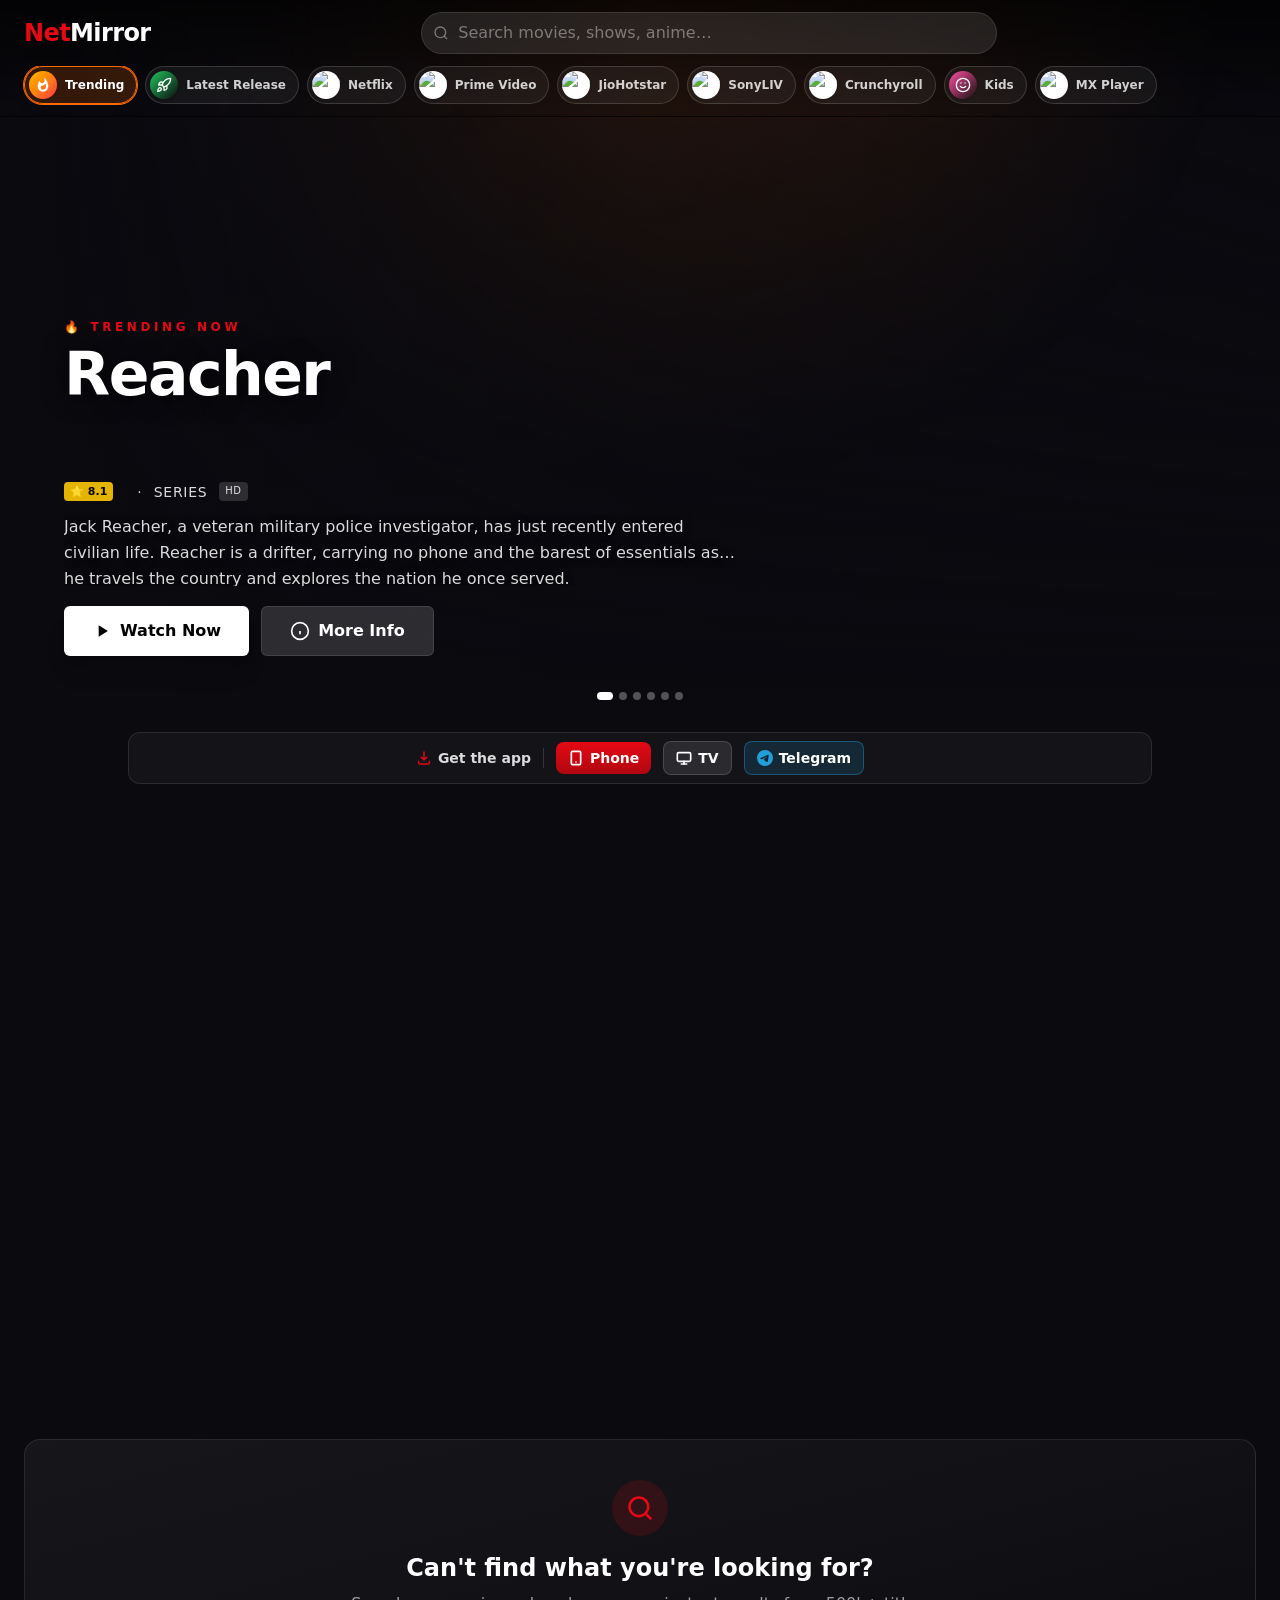
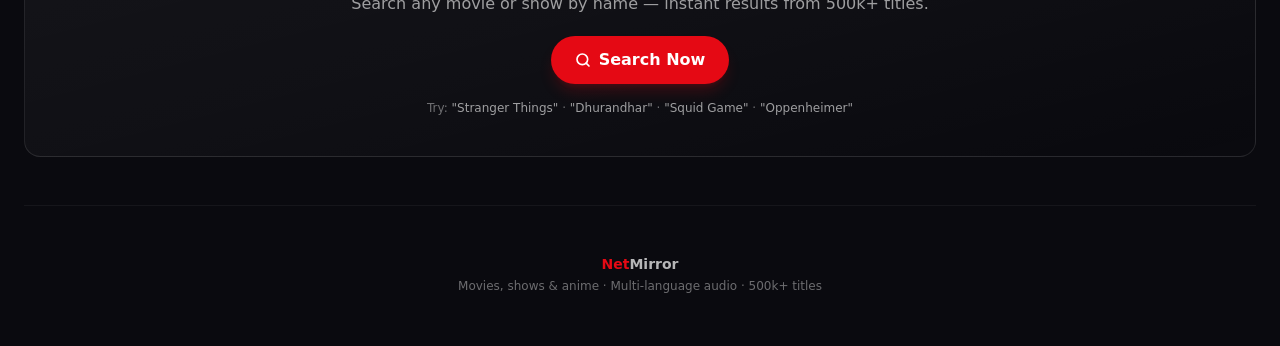
==== index.html @ a4a22de6 "Initial commit: Clone of net27.cc" ====
<!DOCTYPE html><html lang="en"> <head><meta charset="UTF-8"><meta name="clckd" content="502623715d0616ada312531d38452d6c"><meta name="viewport" content="width=device-width, initial-scale=1, viewport-fit=cover"><meta name="theme-color" content="#000000"><meta name="description" content="Stream movies and shows. Personal streaming hub."><!-- (Cache-control meta tags removed — they're ignored by WebKit on
         the document itself, and the service worker handles staleness
         for installed PWAs. Removing them saves render-blocking parse
         time on every page load.) --><!-- ─── Search engine indexing — blocked sitewide ─── --><!-- Anti-DMCA defense: copyright watchers search Google for piracy URLs.
         No indexing = no Google = no easy DMCA discovery. Combined with
         robots.txt this gives ~85% reduction in bot-based takedown traffic. --><meta name="robots" content="noindex, nofollow, nocache, noarchive, nosnippet, noimageindex"><meta name="googlebot" content="noindex, nofollow"><meta name="bingbot" content="noindex, nofollow"><!-- LCP preload — fetched in parallel with HTML, drops perceived load
         time by 300-500ms because browser doesn't wait for image discovery
         in the rendered DOM. --><link rel="preload" as="image" href="https://image.tmdb.org/t/p/original/pF0qkRsrHkdYadPWY9AMeFZfcwk.jpg" fetchpriority="high"><!-- DNS prefetch + preconnect to image CDNs (TMDB images) for faster
         first connection — saves ~200ms on the first poster/backdrop. --><link rel="dns-prefetch" href="https://image.tmdb.org"><link rel="preconnect" href="https://image.tmdb.org" crossorigin><!-- ─── PWA manifest + favicons ─── --><link rel="manifest" href="./manifest.json"><!-- Brand favicon — takes precedence so each brand shows its own mark
         (Cineby = red play button). Generic PNG icons below as fallback. --><link rel="icon" href="./icons/icon-32.png"><link rel="icon" type="image/png" sizes="32x32" href="./icons/icon-32.png"><link rel="icon" type="image/png" sizes="16x16" href="./icons/icon-16.png"><link rel="icon" type="image/png" sizes="192x192" href="./icons/icon-192.png"><!-- ─── iOS Safari PWA support — Add to Home Screen ─── --><!-- Tells iOS Safari this app supports standalone mode (full-screen) --><meta name="apple-mobile-web-app-capable" content="yes"><meta name="mobile-web-app-capable" content="yes"><!-- Status bar style: "default" — iOS reserves the status bar area
         itself instead of overlaying it on our content. Tried
         "black-translucent" earlier but it was the #1 source of layout
         bugs (env(safe-area-inset-top) returns 0 on first paint per
         WebKit bug 191872, backdrop-blur conflicts, sticky-position
         clipping on iOS 18+). "default" is the boring, reliable choice:
         we lose the edge-to-edge cosmetic but the navbar / search /
         buttons all sit cleanly BELOW the status bar without any
         env() / max() / sticky gymnastics. --><meta name="apple-mobile-web-app-status-bar-style" content="default"><!-- Home-screen title (different from <title> which is the tab title) --><meta name="apple-mobile-web-app-title" content="NetMirror"><!-- iOS reads this for the home-screen icon — 180x180 is iPhone optimal --><link rel="apple-touch-icon" href="./apple-touch-icon.png"><link rel="apple-touch-icon" sizes="180x180" href="./icons/icon-180.png"><!-- iPhone splash screen while app loads (matches our black bg) --><meta name="format-detection" content="telephone=no"><style type="text/css">@font-face {font-family:'Inter';font-style:normal;font-weight:400;src:url(/cf-fonts/v/inter/5.2.8/vietnamese/wght/normal.woff2);unicode-range:U+0102-0103,U+0110-0111,U+0128-0129,U+0168-0169,U+01A0-01A1,U+01AF-01B0,U+0300-0301,U+0303-0304,U+0308-0309,U+0323,U+0329,U+1EA0-1EF9,U+20AB;font-display:swap;}@font-face {font-family:'Inter';font-style:normal;font-weight:400;src:url(/cf-fonts/v/inter/5.2.8/cyrillic-ext/wght/normal.woff2);unicode-range:U+0460-052F,U+1C80-1C8A,U+20B4,U+2DE0-2DFF,U+A640-A69F,U+FE2E-FE2F;font-display:swap;}@font-face {font-family:'Inter';font-style:normal;font-weight:400;src:url(/cf-fonts/v/inter/5.2.8/greek/wght/normal.woff2);unicode-range:U+0370-0377,U+037A-037F,U+0384-038A,U+038C,U+038E-03A1,U+03A3-03FF;font-display:swap;}@font-face {font-family:'Inter';font-style:normal;font-weight:400;src:url(/cf-fonts/v/inter/5.2.8/greek-ext/wght/normal.woff2);unicode-range:U+1F00-1FFF;font-display:swap;}@font-face {font-family:'Inter';font-style:normal;font-weight:400;src:url(/cf-fonts/v/inter/5.2.8/latin/wght/normal.woff2);unicode-range:U+0000-00FF,U+0131,U+0152-0153,U+02BB-02BC,U+02C6,U+02DA,U+02DC,U+0304,U+0308,U+0329,U+2000-206F,U+20AC,U+2122,U+2191,U+2193,U+2212,U+2215,U+FEFF,U+FFFD;font-display:swap;}@font-face {font-family:'Inter';font-style:normal;font-weight:400;src:url(/cf-fonts/v/inter/5.2.8/latin-ext/wght/normal.woff2);unicode-range:U+0100-02BA,U+02BD-02C5,U+02C7-02CC,U+02CE-02D7,U+02DD-02FF,U+0304,U+0308,U+0329,U+1D00-1DBF,U+1E00-1E9F,U+1EF2-1EFF,U+2020,U+20A0-20AB,U+20AD-20C0,U+2113,U+2C60-2C7F,U+A720-A7FF;font-display:swap;}@font-face {font-family:'Inter';font-style:normal;font-weight:400;src:url(/cf-fonts/v/inter/5.2.8/cyrillic/wght/normal.woff2);unicode-range:U+0301,U+0400-045F,U+0490-0491,U+04B0-04B1,U+2116;font-display:swap;}@font-face {font-family:'Inter';font-style:normal;font-weight:500;src:url(/cf-fonts/v/inter/5.2.8/greek/wght/normal.woff2);unicode-range:U+0370-0377,U+037A-037F,U+0384-038A,U+038C,U+038E-03A1,U+03A3-03FF;font-display:swap;}@font-face {font-family:'Inter';font-style:normal;font-weight:500;src:url(/cf-fonts/v/inter/5.2.8/vietnamese/wght/normal.woff2);unicode-range:U+0102-0103,U+0110-0111,U+0128-0129,U+0168-0169,U+01A0-01A1,U+01AF-01B0,U+0300-0301,U+0303-0304,U+0308-0309,U+0323,U+0329,U+1EA0-1EF9,U+20AB;font-display:swap;}@font-face {font-family:'Inter';font-style:normal;font-weight:500;src:url(/cf-fonts/v/inter/5.2.8/cyrillic-ext/wght/normal.woff2);unicode-range:U+0460-052F,U+1C80-1C8A,U+20B4,U+2DE0-2DFF,U+A640-A69F,U+FE2E-FE2F;font-display:swap;}@font-face {font-family:'Inter';font-style:normal;font-weight:500;src:url(/cf-fonts/v/inter/5.2.8/cyrillic/wght/normal.woff2);unicode-range:U+0301,U+0400-045F,U+0490-0491,U+04B0-04B1,U+2116;font-display:swap;}@font-face {font-family:'Inter';font-style:normal;font-weight:500;src:url(/cf-fonts/v/inter/5.2.8/latin/wght/normal.woff2);unicode-range:U+0000-00FF,U+0131,U+0152-0153,U+02BB-02BC,U+02C6,U+02DA,U+02DC,U+0304,U+0308,U+0329,U+2000-206F,U+20AC,U+2122,U+2191,U+2193,U+2212,U+2215,U+FEFF,U+FFFD;font-display:swap;}@font-face {font-family:'Inter';font-style:normal;font-weight:500;src:url(/cf-fonts/v/inter/5.2.8/greek-ext/wght/normal.woff2);unicode-range:U+1F00-1FFF;font-display:swap;}@font-face {font-family:'Inter';font-style:normal;font-weight:500;src:url(/cf-fonts/v/inter/5.2.8/latin-ext/wght/normal.woff2);unicode-range:U+0100-02BA,U+02BD-02C5,U+02C7-02CC,U+02CE-02D7,U+02DD-02FF,U+0304,U+0308,U+0329,U+1D00-1DBF,U+1E00-1E9F,U+1EF2-1EFF,U+2020,U+20A0-20AB,U+20AD-20C0,U+2113,U+2C60-2C7F,U+A720-A7FF;font-display:swap;}@font-face {font-family:'Inter';font-style:normal;font-weight:600;src:url(/cf-fonts/v/inter/5.2.8/vietnamese/wght/normal.woff2);unicode-range:U+0102-0103,U+0110-0111,U+0128-0129,U+0168-0169,U+01A0-01A1,U+01AF-01B0,U+0300-0301,U+0303-0304,U+0308-0309,U+0323,U+0329,U+1EA0-1EF9,U+20AB;font-display:swap;}@font-face {font-family:'Inter';font-style:normal;font-weight:600;src:url(/cf-fonts/v/inter/5.2.8/latin-ext/wght/normal.woff2);unicode-range:U+0100-02BA,U+02BD-02C5,U+02C7-02CC,U+02CE-02D7,U+02DD-02FF,U+0304,U+0308,U+0329,U+1D00-1DBF,U+1E00-1E9F,U+1EF2-1EFF,U+2020,U+20A0-20AB,U+20AD-20C0,U+2113,U+2C60-2C7F,U+A720-A7FF;font-display:swap;}@font-face {font-family:'Inter';font-style:normal;font-weight:600;src:url(/cf-fonts/v/inter/5.2.8/cyrillic-ext/wght/normal.woff2);unicode-range:U+0460-052F,U+1C80-1C8A,U+20B4,U+2DE0-2DFF,U+A640-A69F,U+FE2E-FE2F;font-display:swap;}@font-face {font-family:'Inter';font-style:normal;font-weight:600;src:url(/cf-fonts/v/inter/5.2.8/greek/wght/normal.woff2);unicode-range:U+0370-0377,U+037A-037F,U+0384-038A,U+038C,U+038E-03A1,U+03A3-03FF;font-display:swap;}@font-face {font-family:'Inter';font-style:normal;font-weight:600;src:url(/cf-fonts/v/inter/5.2.8/cyrillic/wght/normal.woff2);unicode-range:U+0301,U+0400-045F,U+0490-0491,U+04B0-04B1,U+2116;font-display:swap;}@font-face {font-family:'Inter';font-style:normal;font-weight:600;src:url(/cf-fonts/v/inter/5.2.8/greek-ext/wght/normal.woff2);unicode-range:U+1F00-1FFF;font-display:swap;}@font-face {font-family:'Inter';font-style:normal;font-weight:600;src:url(/cf-fonts/v/inter/5.2.8/latin/wght/normal.woff2);unicode-range:U+0000-00FF,U+0131,U+0152-0153,U+02BB-02BC,U+02C6,U+02DA,U+02DC,U+0304,U+0308,U+0329,U+2000-206F,U+20AC,U+2122,U+2191,U+2193,U+2212,U+2215,U+FEFF,U+FFFD;font-display:swap;}@font-face {font-family:'Inter';font-style:normal;font-weight:700;src:url(/cf-fonts/v/inter/5.2.8/cyrillic/wght/normal.woff2);unicode-range:U+0301,U+0400-045F,U+0490-0491,U+04B0-04B1,U+2116;font-display:swap;}@font-face {font-family:'Inter';font-style:normal;font-weight:700;src:url(/cf-fonts/v/inter/5.2.8/greek/wght/normal.woff2);unicode-range:U+0370-0377,U+037A-037F,U+0384-038A,U+038C,U+038E-03A1,U+03A3-03FF;font-display:swap;}@font-face {font-family:'Inter';font-style:normal;font-weight:700;src:url(/cf-fonts/v/inter/5.2.8/greek-ext/wght/normal.woff2);unicode-range:U+1F00-1FFF;font-display:swap;}@font-face {font-family:'Inter';font-style:normal;font-weight:700;src:url(/cf-fonts/v/inter/5.2.8/latin/wght/normal.woff2);unicode-range:U+0000-00FF,U+0131,U+0152-0153,U+02BB-02BC,U+02C6,U+02DA,U+02DC,U+0304,U+0308,U+0329,U+2000-206F,U+20AC,U+2122,U+2191,U+2193,U+2212,U+2215,U+FEFF,U+FFFD;font-display:swap;}@font-face {font-family:'Inter';font-style:normal;font-weight:700;src:url(/cf-fonts/v/inter/5.2.8/vietnamese/wght/normal.woff2);unicode-range:U+0102-0103,U+0110-0111,U+0128-0129,U+0168-0169,U+01A0-01A1,U+01AF-01B0,U+0300-0301,U+0303-0304,U+0308-0309,U+0323,U+0329,U+1EA0-1EF9,U+20AB;font-display:swap;}@font-face {font-family:'Inter';font-style:normal;font-weight:700;src:url(/cf-fonts/v/inter/5.2.8/cyrillic-ext/wght/normal.woff2);unicode-range:U+0460-052F,U+1C80-1C8A,U+20B4,U+2DE0-2DFF,U+A640-A69F,U+FE2E-FE2F;font-display:swap;}@font-face {font-family:'Inter';font-style:normal;font-weight:700;src:url(/cf-fonts/v/inter/5.2.8/latin-ext/wght/normal.woff2);unicode-range:U+0100-02BA,U+02BD-02C5,U+02C7-02CC,U+02CE-02D7,U+02DD-02FF,U+0304,U+0308,U+0329,U+1D00-1DBF,U+1E00-1E9F,U+1EF2-1EFF,U+2020,U+20A0-20AB,U+20AD-20C0,U+2113,U+2C60-2C7F,U+A720-A7FF;font-display:swap;}</style><title>NetMirror — Movies &amp; Shows in 200+ Languages</title><!-- Minimal PWA detection (tags <html> for CSS conditional rules)
         + cold-start URL recovery. Stripped of all comments for
         smaller render-blocking parse cost. --><script>(function(){try{var s=(window.matchMedia&&window.matchMedia("(display-mode: standalone)").matches)||window.navigator.standalone===true;if(!s)return;var d=document.documentElement;d.classList.add("pwa-standalone");var ih=window.innerHeight||0,sh=(window.screen&&window.screen.height)||0;if(sh>0&&Math.abs(ih-sh)<5)d.classList.add("content-under-status-bar");if(!sessionStorage.getItem("pwa.launched")){sessionStorage.setItem("pwa.launched","1");if(!/^\/(library|login|search|watch-tmdb|$)/.test(location.pathname))location.replace("/?utm_source=pwa");}}catch(e){}})();</script><link rel="stylesheet" href="./_astro/Layout.CUFJSlML.css">
<link rel="stylesheet" href="./_astro/index.P3dZcbru.css"></head> <body class="min-h-dvh flex flex-col overflow-x-hidden"> <!-- ─── Branded honeycomb loading screen ─── --> <div id="nm-loader" aria-hidden="true"> <div class="nm-hive" id="nm-hive"></div> <div class="nm-loader-n">N</div> </div> <style>
      #nm-loader{position:fixed;inset:0;z-index:99999;background:#0b0b0f;display:flex;align-items:center;justify-content:center;transition:opacity .45s ease;}
      #nm-loader.nm-hide{opacity:0;pointer-events:none;}
      #nm-loader .nm-hive{position:relative;width:210px;height:210px;}
      #nm-loader .nm-hex{position:absolute;width:27px;height:31px;transform:translate(-50%,-50%);clip-path:polygon(50% 0,100% 25%,100% 75%,50% 100%,0 75%,0 25%);background:rgba(255,255,255,.07);animation:nmHexPulse 1.5s ease-in-out infinite;}
      #nm-loader .nm-loader-n{position:absolute;font-weight:900;font-size:46px;color:#e50914;text-shadow:0 0 18px rgba(229,9,20,.55);font-family:system-ui,-apple-system,sans-serif;letter-spacing:-2px;}
      @keyframes nmHexPulse{0%,100%{background:rgba(255,255,255,.07);transform:translate(-50%,-50%) scale(.92);}45%{background:#e50914;box-shadow:0 0 14px rgba(229,9,20,.5);transform:translate(-50%,-50%) scale(1);}}
    </style> <script>
      (function(){
        var hive=document.getElementById('nm-hive'); if(!hive) return;
        var S=16, cx=105, cy=105, R=2;
        for(var q=-R;q<=R;q++){ for(var r=Math.max(-R,-q-R); r<=Math.min(R,-q+R); r++){
          var x=cx + S*Math.sqrt(3)*(q + r/2), y=cy + S*1.5*r;
          var ring=(Math.abs(q)+Math.abs(r)+Math.abs(q+r))/2;
          var h=document.createElement('div'); h.className='nm-hex';
          h.style.left=x+'px'; h.style.top=y+'px'; h.style.animationDelay=(ring*0.16)+'s';
          hive.appendChild(h);
        }}
        var loader=document.getElementById('nm-loader'); var start=Date.now();
        function hide(){ var wait=Math.max(0,500-(Date.now()-start)); setTimeout(function(){ if(!loader)return; loader.classList.add('nm-hide'); setTimeout(function(){ loader.style.display='none'; },500); }, wait); }
        window.__nmHideLoader=hide;
        if(document.readyState==='complete') hide(); else window.addEventListener('load', hide);
      })();
    </script>  <main class="flex-1">  <div class="min-h-dvh bg-[#0a0a0f] text-white relative"> <!-- Per-platform color wash. Fixed at top, fades down. JS updates --accent
         on platform click; transition gives a smooth crossfade. --> <div id="theme-wash" class="pointer-events-none fixed inset-x-0 top-0 h-[60vh] z-0 transition-opacity duration-700" style="background: radial-gradient(ellipse at top, var(--accent, #ff6b00) 0%, transparent 65%); opacity: 0.18;"></div> <!-- Top progress bar: shows while any fetch is in flight (YouTube/NProgress style) --> <div id="progress-bar" class="fixed top-0 left-0 h-[3px] z-[60] pointer-events-none transition-opacity duration-200" style="background: var(--accent, #ff6b00); width: 0; opacity: 0; box-shadow: 0 0 10px var(--accent, #ff6b00);"></div> <div class="relative z-10"> <!-- Sticky header.
         INLINE padding-top with max(env(...), 44px) floor — handles
         iPhone PWA where the status bar overlays our content. Inline
         style ships byte-for-byte in the HTML response (same as the
         modal back-bar which works reliably), so it bypasses every
         caching / Tailwind-JIT / CSS-bundling / class-detection issue
         that broke the dozen previous attempts.

         max() with 44px floor: covers both the env-returns-0
         first-paint race (WebKit bug 191872) AND cached old-install
         users whose iOS still draws content under the status bar. --> <header id="home-header" class="fixed top-0 inset-x-0 z-40"> <div class="px-3 sm:px-6 py-3 flex items-center gap-3"> <a href="/" class="flex items-center gap-2 shrink-0"> <span class="text-xl sm:text-2xl font-black tracking-tight"> <span class="text-[color:var(--color-brand)]">Net</span>Mirror
</span> </a> <div class="relative flex-1 max-w-xl mx-auto"> <svg class="absolute left-3 top-1/2 -translate-y-1/2 w-4 h-4 text-white/40" viewBox="0 0 24 24" fill="none" stroke="currentColor" stroke-width="2"> <circle cx="11" cy="11" r="8"></circle><path d="m21 21-4.3-4.3"></path> </svg> <input id="search-input" type="search" placeholder="Search movies, shows, anime…" class="w-full pl-9 pr-9 py-2 rounded-full bg-white/10 border border-white/10 placeholder:text-white/40 focus:outline-none focus:border-white/30 focus:bg-white/15 transition" style="font-size: 16px;"> <button id="search-clear" type="button" class="hidden absolute right-3 top-1/2 -translate-y-1/2 text-white/40 hover:text-white text-sm w-5 h-5 rounded-full flex items-center justify-center">✕</button> </div> <!-- Expose the auth-enabled flag to client JS (watchlist wiring). --> <script>(function(){const __ae = false;
window.__AUTH_ENABLED__ = __ae;})();</script> <!-- Auth pill — hidden entirely when login disabled (BRAND.authEnabled) -->  </div> <div class="px-3 sm:px-6 pb-3 flex gap-2 overflow-x-auto scrollbar-none"> <button data-platform="trending" data-color="#ff6b00" style="--pc:#ff6b00" class="platform-btn shrink-0 pl-1 pr-3 py-1 rounded-full text-xs font-semibold border border-white/15 transition bg-white/5 flex items-center gap-2 whitespace-nowrap text-white/80"> <span class="w-7 h-7 rounded-full shrink-0 flex items-center justify-center bg-gradient-to-br from-amber-400 to-red-500 shadow-sm"> <svg viewBox="0 0 24 24" class="w-4 h-4 text-white" fill="currentColor" aria-hidden="true"> <path d="M13.5.67s.74 2.65.74 4.8c0 2.06-1.35 3.73-3.41 3.73-2.07 0-3.63-1.67-3.63-3.73l.03-.36C5.21 7.51 4 10.62 4 14c0 4.42 3.58 8 8 8s8-3.58 8-8C20 8.61 17.41 3.8 13.5.67zM11.71 19c-1.78 0-3.22-1.4-3.22-3.14 0-1.62 1.05-2.76 2.81-3.12 1.77-.36 3.6-1.21 4.62-2.58.39 1.29.59 2.65.59 4.04 0 2.65-2.15 4.8-4.8 4.8z"></path> </svg> </span> <span>Trending</span> </button><button data-platform="LatestRelease" data-color="#22c55e" style="--pc:#22c55e" class="platform-btn shrink-0 pl-1 pr-3 py-1 rounded-full text-xs font-semibold border border-white/15 transition bg-white/5 flex items-center gap-2 whitespace-nowrap text-white/80"> <span class="w-7 h-7 rounded-full shrink-0 flex items-center justify-center shadow-sm" style="background: linear-gradient(135deg, #22c55e 0%, rgba(0,0,0,0.4) 100%);"> <svg viewBox="0 0 24 24" class="w-4 h-4 text-white" fill="none" stroke="currentColor" stroke-width="2" stroke-linecap="round" stroke-linejoin="round" aria-hidden="true"><path d="M4.5 16.5c-1.5 1.26-2 5-2 5s3.74-.5 5-2c.71-.84.7-2.13-.09-2.91a2.18 2.18 0 0 0-2.91-.09z"/><path d="m12 15-3-3a22 22 0 0 1 2-3.95A12.88 12.88 0 0 1 22 2c0 2.72-.78 7.5-6 11a22.35 22.35 0 0 1-4 2z"/><path d="M9 12H4s.55-3.03 2-4c1.62-1.08 5 0 5 0"/><path d="M12 15v5s3.03-.55 4-2c1.08-1.62 0-5 0-5"/></svg> </span> <span>Latest Release</span> </button><button data-platform="Netflix" data-color="#e50914" style="--pc:#e50914" class="platform-btn shrink-0 pl-1 pr-3 py-1 rounded-full text-xs font-semibold border border-white/15 transition bg-white/5 flex items-center gap-2 whitespace-nowrap text-white/80"> <img src="https://image.tmdb.org/t/p/w92/pbpMk2JmcoNnQwx5JGpXngfoWtp.jpg" alt="Netflix" class="w-7 h-7 rounded-full object-cover shrink-0 bg-white shadow-sm" loading="lazy" decoding="async"> <span>Netflix</span> </button><button data-platform="PrimeVideo" data-color="#00a8e1" style="--pc:#00a8e1" class="platform-btn shrink-0 pl-1 pr-3 py-1 rounded-full text-xs font-semibold border border-white/15 transition bg-white/5 flex items-center gap-2 whitespace-nowrap text-white/80"> <img src="https://image.tmdb.org/t/p/w92/pvske1MyAoymrs5bguRfVqYiM9a.jpg" alt="Prime Video" class="w-7 h-7 rounded-full object-cover shrink-0 bg-white shadow-sm" loading="lazy" decoding="async"> <span>Prime Video</span> </button><button data-platform="JioHotstar" data-color="#2b6def" style="--pc:#2b6def" class="platform-btn shrink-0 pl-1 pr-3 py-1 rounded-full text-xs font-semibold border border-white/15 transition bg-white/5 flex items-center gap-2 whitespace-nowrap text-white/80"> <img src="https://image.tmdb.org/t/p/w92/kVqjgpcwvDJOhCupjcLzwwtOp52.jpg" alt="JioHotstar" class="w-7 h-7 rounded-full object-cover shrink-0 bg-white shadow-sm" loading="lazy" decoding="async"> <span>JioHotstar</span> </button><button data-platform="SonyLIV" data-color="#9b5de5" style="--pc:#9b5de5" class="platform-btn shrink-0 pl-1 pr-3 py-1 rounded-full text-xs font-semibold border border-white/15 transition bg-white/5 flex items-center gap-2 whitespace-nowrap text-white/80"> <img src="https://image.tmdb.org/t/p/w92/3973zlBbBXdXxaWqRWzGG2GYxbT.jpg" alt="SonyLIV" class="w-7 h-7 rounded-full object-cover shrink-0 bg-white shadow-sm" loading="lazy" decoding="async"> <span>SonyLIV</span> </button><button data-platform="Crunchyroll" data-color="#f47521" style="--pc:#f47521" class="platform-btn shrink-0 pl-1 pr-3 py-1 rounded-full text-xs font-semibold border border-white/15 transition bg-white/5 flex items-center gap-2 whitespace-nowrap text-white/80"> <img src="https://image.tmdb.org/t/p/w92/fzN5Jok5Ig1eJ7gyNGoMhnLSCfh.jpg" alt="Crunchyroll" class="w-7 h-7 rounded-full object-cover shrink-0 bg-white shadow-sm" loading="lazy" decoding="async"> <span>Crunchyroll</span> </button><button data-platform="Kids" data-color="#ff4fa3" style="--pc:#ff4fa3" class="platform-btn shrink-0 pl-1 pr-3 py-1 rounded-full text-xs font-semibold border border-white/15 transition bg-white/5 flex items-center gap-2 whitespace-nowrap text-white/80"> <span class="w-7 h-7 rounded-full shrink-0 flex items-center justify-center shadow-sm" style="background: linear-gradient(135deg, #ff4fa3 0%, rgba(0,0,0,0.4) 100%);"> <svg viewBox="0 0 24 24" class="w-4 h-4 text-white" fill="none" stroke="currentColor" stroke-width="2" stroke-linecap="round" stroke-linejoin="round" aria-hidden="true"><circle cx="12" cy="12" r="10"/><path d="M8 14s1.5 2 4 2 4-2 4-2"/><line x1="9" x2="9.01" y1="9" y2="9"/><line x1="15" x2="15.01" y1="9" y2="9"/></svg> </span> <span>Kids</span> </button><button data-platform="MX" data-color="#0085f6" style="--pc:#0085f6" class="platform-btn shrink-0 pl-1 pr-3 py-1 rounded-full text-xs font-semibold border border-white/15 transition bg-white/5 flex items-center gap-2 whitespace-nowrap text-white/80"> <img src="https://image.tmdb.org/t/p/w92/ayHY6wKxvCKj2PU8eRPFxnPc6B0.jpg" alt="MX Player" class="w-7 h-7 rounded-full object-cover shrink-0 bg-white shadow-sm" loading="lazy" decoding="async"> <span>MX Player</span> </button> </div> </header> <!-- PWA-only top safe-area. In a standalone (installed) app the status
         bar / dynamic island overlays the page, so without this the search +
         pills land under the notch/notification area and can't be tapped.
         In a normal web browser there's NO notch, so we add no top padding —
         that removes the empty gap above the search bar. JS (not a CSS media
         query) because env() in `@media (display-mode: standalone)` has been
         unreliable on cached iOS PWA installs (WebKit bug 191872). Runs inline
         the moment the header is parsed, before first paint. --> <script>
      (function () {
        try {
          var standalone =
            (window.matchMedia && window.matchMedia('(display-mode: standalone)').matches) ||
            window.navigator.standalone === true;
          if (!standalone) return;
          var h = document.getElementById('home-header');
          if (!h) return;
          h.style.setProperty('padding-top', 'max(env(safe-area-inset-top, 0px), 44px)', 'important');
        } catch (e) {}
      })();
    </script> <!-- Hero carousel: 5 rotating featured titles --> <section id="hero" class="relative h-[64vh] sm:h-[80vh] min-h-[520px] sm:min-h-[680px] max-h-[940px] overflow-hidden" style="padding-top: calc(env(safe-area-inset-top, 0px) + 150px);" data-hero="[{&quot;tmdbId&quot;:108978,&quot;title&quot;:&quot;Reacher&quot;,&quot;year&quot;:&quot;&quot;,&quot;backdrop&quot;:&quot;https://image.tmdb.org/t/p/original/pF0qkRsrHkdYadPWY9AMeFZfcwk.jpg&quot;,&quot;overview&quot;:&quot;Jack Reacher, a veteran military police investigator, has just recently entered civilian life. Reacher is a drifter, carrying no phone and the barest of essentials as he travels the country and explores the nation he once served.&quot;,&quot;rating&quot;:8.1,&quot;type&quot;:&quot;tv&quot;},{&quot;tmdbId&quot;:5920,&quot;title&quot;:&quot;The Mentalist&quot;,&quot;year&quot;:&quot;&quot;,&quot;backdrop&quot;:&quot;https://image.tmdb.org/t/p/original/rJFqKcmMSttdNP58l0dVzY2NcTA.jpg&quot;,&quot;overview&quot;:&quot;Patrick Jane, a former celebrity psychic medium, uses his razor sharp skills of observation and expertise at \&quot;reading\&quot; people to solve serious crimes with the California Bureau of Investigation.&quot;,&quot;rating&quot;:8.4,&quot;type&quot;:&quot;tv&quot;},{&quot;tmdbId&quot;:1032863,&quot;title&quot;:&quot;The Love Hypothesis&quot;,&quot;year&quot;:&quot;&quot;,&quot;backdrop&quot;:&quot;https://image.tmdb.org/t/p/original/o7Oy9Gbx1CCyaweL8xUhtMW4Puq.jpg&quot;,&quot;overview&quot;:&quot;Olive Smith, a biology PhD candidate, and Dr. Adam Carlsen, a hotshot professor and well-known tyrant, enter into a fake relationship, seeing each of their carefully calculated theories on love get thrown into chaos.&quot;,&quot;rating&quot;:8.4,&quot;type&quot;:&quot;movie&quot;},{&quot;tmdbId&quot;:1423191,&quot;title&quot;:&quot;Resident Evil&quot;,&quot;year&quot;:&quot;&quot;,&quot;backdrop&quot;:&quot;https://image.tmdb.org/t/p/original/3icyRAqgakNcQn6aDVz9libFmBA.jpg&quot;,&quot;overview&quot;:&quot;Medical courier Bryan unwittingly finds himself fighting for survival as one fateful, horrifying night collapses around him in chaos.&quot;,&quot;rating&quot;:7.3,&quot;type&quot;:&quot;movie&quot;},{&quot;tmdbId&quot;:31910,&quot;title&quot;:&quot;Naruto Shippūden&quot;,&quot;year&quot;:&quot;&quot;,&quot;backdrop&quot;:&quot;https://image.tmdb.org/t/p/original/z0YhJvomqedHF85bplUJEotkN5l.jpg&quot;,&quot;overview&quot;:&quot;After 2 and a half years Naruto finally returns to his village of Konoha, and sets about putting his ambitions to work. It will not be easy though as he has amassed a few more dangerous enemies, in the likes of the shinobi organization; Akatsuki.&quot;,&quot;rating&quot;:8.5,&quot;type&quot;:&quot;tv&quot;},{&quot;tmdbId&quot;:66732,&quot;title&quot;:&quot;Stranger Things&quot;,&quot;year&quot;:&quot;&quot;,&quot;backdrop&quot;:&quot;https://image.tmdb.org/t/p/original/9P4IIMYY3HifqeruZq0ZZ9g7YUi.jpg&quot;,&quot;overview&quot;:&quot;When a young boy vanishes, a small town uncovers a mystery involving secret experiments, terrifying supernatural forces, and one strange little girl.&quot;,&quot;rating&quot;:8.6,&quot;type&quot;:&quot;tv&quot;}]"> <!-- Crossfade backdrop layers --> <div class="hero-bg absolute inset-0 bg-cover bg-center transition-opacity duration-[1200ms]" style="background-image: url(&quot;https://image.tmdb.org/t/p/original/pF0qkRsrHkdYadPWY9AMeFZfcwk.jpg&quot;); opacity: 1; z-index: 10" data-hero-idx="0"></div><div class="hero-bg absolute inset-0 bg-cover bg-center transition-opacity duration-[1200ms]" style="background-image: url(&quot;https://image.tmdb.org/t/p/original/rJFqKcmMSttdNP58l0dVzY2NcTA.jpg&quot;); opacity: 0; z-index: 9" data-hero-idx="1"></div><div class="hero-bg absolute inset-0 bg-cover bg-center transition-opacity duration-[1200ms]" style="background-image: url(&quot;https://image.tmdb.org/t/p/original/o7Oy9Gbx1CCyaweL8xUhtMW4Puq.jpg&quot;); opacity: 0; z-index: 8" data-hero-idx="2"></div><div class="hero-bg absolute inset-0 bg-cover bg-center transition-opacity duration-[1200ms]" style="background-image: url(&quot;https://image.tmdb.org/t/p/original/3icyRAqgakNcQn6aDVz9libFmBA.jpg&quot;); opacity: 0; z-index: 7" data-hero-idx="3"></div><div class="hero-bg absolute inset-0 bg-cover bg-center transition-opacity duration-[1200ms]" style="background-image: url(&quot;https://image.tmdb.org/t/p/original/z0YhJvomqedHF85bplUJEotkN5l.jpg&quot;); opacity: 0; z-index: 6" data-hero-idx="4"></div><div class="hero-bg absolute inset-0 bg-cover bg-center transition-opacity duration-[1200ms]" style="background-image: url(&quot;https://image.tmdb.org/t/p/original/9P4IIMYY3HifqeruZq0ZZ9g7YUi.jpg&quot;); opacity: 0; z-index: 5" data-hero-idx="5"></div> <!-- Clickable overlay — entire hero image opens the title modal so
           users can tap anywhere on the poster (not just buttons). Sits
           BELOW the gradient masks + content layers but ABOVE the bg images.
           id="hero-click" lets the slide-changer JS keep its data-* attrs in
           sync with whatever hero item is currently visible. --> <button id="hero-click" type="button" data-modal="title" data-tmdbid="108978" data-type="tv" aria-label="More info for Reacher" class="absolute inset-0 z-[15] cursor-pointer bg-transparent border-0"></button> <!-- Gradient masks for legibility --> <div class="absolute inset-0 bg-gradient-to-t from-[#0a0a0f] via-[#0a0a0f]/40 to-transparent pointer-events-none z-20"></div> <div class="absolute inset-0 bg-gradient-to-r from-[#0a0a0f] via-[#0a0a0f]/30 to-transparent pointer-events-none z-20"></div> <!-- Hero content (text rotates with the bg). The outer container is
           pointer-events-none so empty areas around the text don't block
           clicks on the hero-click overlay underneath. Inner content has
           pointer-events-auto so buttons + text remain interactive. --> <div class="relative z-30 h-full flex items-end pb-8 sm:pb-16 pointer-events-none"> <div class="px-4 sm:pl-16 sm:pr-8 max-w-3xl pointer-events-auto"> <div class="text-[10px] sm:text-xs uppercase tracking-[0.3em] text-[color:var(--color-brand)] font-bold mb-2">
🔥 Trending Now
</div> <!-- min-h reserves space for the worst-case 2-line title so the
               layout doesn't shift when the carousel rotates from a
               short title ("Mortal Kombat") to a long one ("The Devil
               Wears Prada"). Same logic for the description's 2/3 lines.
               Was the #1 CLS contributor on PageSpeed (0.306 → target <0.1). --> <!-- Official title-logo (premium, net52-style). Shown when TMDB has
               one; falls back to the text <h1> below otherwise. --> <img id="hero-logo" alt="" class="hidden mb-3 h-auto max-h-[84px] sm:max-h-[150px] w-auto max-w-[80%] sm:max-w-[460px] object-contain object-left" style="filter: drop-shadow(0 3px 16px rgba(0,0,0,0.7));"> <h1 id="hero-title" class="text-3xl sm:text-5xl md:text-6xl font-black mb-3 leading-[1.05] tracking-tight min-h-[2.1em]" style="text-shadow: 0 2px 24px rgba(0,0,0,0.6);"> Reacher </h1> <div id="hero-meta" class="flex flex-wrap items-center gap-x-3 gap-y-1 text-xs sm:text-sm text-white/85 mb-3 font-medium min-h-[1.5em]"> <span class="px-1.5 py-0.5 rounded bg-yellow-400/90 text-black font-bold text-[11px]">⭐ 8.1</span><span></span> <span>·</span> <span class="uppercase tracking-wider">Series</span> <span class="px-1.5 py-0.5 rounded bg-white/15 text-[10px] tracking-wider">HD</span>  </div> <div id="hero-desc" class="text-sm sm:text-base text-white/85 max-w-2xl mb-5 line-clamp-2 sm:line-clamp-3 leading-relaxed min-h-[3em] sm:min-h-[4.5em]" style="text-shadow: 0 1px 8px rgba(0,0,0,0.6);"> Jack Reacher, a veteran military police investigator, has just recently entered civilian life. Reacher is a drifter, carrying no phone and the barest of essentials as he travels the country and explores the nation he once served. </div> <div class="flex flex-wrap gap-3">  <a id="hero-play" href="#" data-modal="watch" data-tmdbid="108978" data-type="tv" data-backdrop="https://image.tmdb.org/t/p/original/pF0qkRsrHkdYadPWY9AMeFZfcwk.jpg" class="inline-flex items-center gap-2 px-5 sm:px-7 py-2.5 sm:py-3 rounded-md bg-white text-black font-bold hover:bg-white/90 active:scale-95 transition text-sm sm:text-base shadow-xl"> <svg class="w-4 h-4 sm:w-5 sm:h-5" viewBox="0 0 24 24" fill="currentColor"> <path d="M8 5v14l11-7z"></path> </svg>
Watch Now
</a> <button id="hero-info" type="button" data-modal="title" data-tmdbid="108978" data-type="tv" class="inline-flex items-center gap-2 px-5 sm:px-7 py-2.5 sm:py-3 rounded-md bg-white/15 backdrop-blur-md text-white font-semibold hover:bg-white/25 active:scale-95 transition text-sm sm:text-base border border-white/10"> <svg class="w-4 h-4 sm:w-5 sm:h-5" viewBox="0 0 24 24" fill="none" stroke="currentColor" stroke-width="2"> <circle cx="12" cy="12" r="10"></circle><path d="M12 16v-4M12 8h.01"></path> </svg>
More Info
</button>  </div> </div> </div> <!-- Carousel prev/next arrows — fade in on hover (desktop), like net52.
           Hidden on touch (those users swipe / use the dots). z-40 so they sit
           above the full-hero click overlay; pointer-events-auto + their own
           click handlers stop the modal from opening when navigating. --> <button id="hero-prev" type="button" aria-label="Previous" class="hero-nav absolute left-0 sm:left-1 top-1/2 -translate-y-1/2 z-40 w-9 h-16 sm:w-12 sm:h-24 flex items-center justify-center text-white/45 hover:text-white pointer-events-auto active:scale-90 transition-colors"> <svg class="w-7 h-7 sm:w-9 sm:h-9" viewBox="0 0 24 24" fill="none" stroke="currentColor" stroke-width="2" stroke-linecap="round" stroke-linejoin="round" style="filter: drop-shadow(0 1px 6px rgba(0,0,0,.9));"><path d="m15 18-6-6 6-6"></path></svg> </button> <button id="hero-next" type="button" aria-label="Next" class="hero-nav absolute right-0 sm:right-1 top-1/2 -translate-y-1/2 z-40 w-9 h-16 sm:w-12 sm:h-24 flex items-center justify-center text-white/45 hover:text-white pointer-events-auto active:scale-90 transition-colors"> <svg class="w-7 h-7 sm:w-9 sm:h-9" viewBox="0 0 24 24" fill="none" stroke="currentColor" stroke-width="2" stroke-linecap="round" stroke-linejoin="round" style="filter: drop-shadow(0 1px 6px rgba(0,0,0,.9));"><path d="m9 18 6-6-6-6"></path></svg> </button> <!-- Maturity / certification badge (net52-style) — filled per slide by
           JS from /api/catalog/cert; hidden when TMDB has no rating. --> <div id="hero-cert" class="hidden absolute bottom-3 right-4 sm:bottom-5 sm:right-8 z-30 px-2.5 py-1 rounded-md bg-white/15 backdrop-blur-md border border-white/20 text-white text-xs sm:text-sm font-semibold tracking-wide"></div> <!-- Carousel dots (rendered into by JS — count varies per platform) --> <div id="hero-dots" class="absolute bottom-3 left-1/2 -translate-x-1/2 sm:bottom-5 flex gap-1.5 z-30"> <button data-hero-dot="0" aria-label="Show featured 1" class="hero-dot w-2 h-2 rounded-full bg-white/30 hover:bg-white/60 transition"></button><button data-hero-dot="1" aria-label="Show featured 2" class="hero-dot w-2 h-2 rounded-full bg-white/30 hover:bg-white/60 transition"></button><button data-hero-dot="2" aria-label="Show featured 3" class="hero-dot w-2 h-2 rounded-full bg-white/30 hover:bg-white/60 transition"></button><button data-hero-dot="3" aria-label="Show featured 4" class="hero-dot w-2 h-2 rounded-full bg-white/30 hover:bg-white/60 transition"></button><button data-hero-dot="4" aria-label="Show featured 5" class="hero-dot w-2 h-2 rounded-full bg-white/30 hover:bg-white/60 transition"></button><button data-hero-dot="5" aria-label="Show featured 6" class="hero-dot w-2 h-2 rounded-full bg-white/30 hover:bg-white/60 transition"></button> </div> <!-- Hero loading overlay (shows when fetching new hero data on tab
           switch) — uses the same honeycomb + red "N" animation as the
           full-page loader for a consistent brand feel. Hexagons are
           generated by JS into #hero-hive. --> <div id="hero-loading" class="absolute inset-0 z-40 bg-black/55 backdrop-blur-sm hidden items-center justify-center pointer-events-none"> <div class="relative" style="width:140px;height:140px;"> <div id="hero-hive" class="hero-hive"></div> <div class="hero-hive-n">N</div> </div> </div> </section> <!-- ─── App download + Telegram CTAs ───
         Three primary buttons (Phone / TV / Telegram) below the hero
         + a small fallback link to the legacy build for users whose
         TV / older phone hits "App not installed" with the main APKs.
         Stacked on mobile, side-by-side on tablet+. Section is hidden
         during search (id="app-cta-section") so results take full
         focus without the CTA buttons cluttering the screen.
         (`.pwa-hide` removed — even installed-PWA users want to share
         the download link with friends, so the CTAs stay visible
         across every display mode.) --> <!-- ─── Compact app-download strip ───────────────────────────────
         Slim single-line bar (net52-style clean flow: hero → strip →
         rails). Keeps the app-install CTA without eating a full screen
         of vertical space. Horizontally scrollable on tiny phones so it
         always stays one thin line. --> <section id="app-cta-section" class="px-3 sm:px-6 pt-3 pb-1"> <div class="max-w-5xl mx-auto"> <div class="flex items-center gap-2 sm:gap-3 sm:justify-center overflow-x-auto scrollbar-none rounded-xl border border-white/10 bg-white/[0.04] px-3 py-2"> <span class="shrink-0 flex items-center gap-1.5 text-xs sm:text-sm font-semibold text-white/85 whitespace-nowrap"> <svg class="w-4 h-4 text-[color:var(--color-brand)]" viewBox="0 0 24 24" fill="none" stroke="currentColor" stroke-width="2.2" stroke-linecap="round" stroke-linejoin="round"> <path d="M12 3v12m0 0l-4-4m4 4l4-4"></path><path d="M4 17v2a2 2 0 002 2h12a2 2 0 002-2v-2"></path> </svg>
Get the app
</span> <span class="hidden sm:block h-5 w-px bg-white/15 shrink-0"></span> <!-- Phone APK — v3.0.0 global build (arm + arm64). --> <a href="https://download.netmirrors.net.in/netmirror-3.0.1-global.apk" download class="shrink-0 inline-flex items-center gap-1.5 px-3 py-1.5 rounded-lg text-xs sm:text-sm font-semibold text-white transition active:scale-95 whitespace-nowrap" style="background: linear-gradient(180deg, var(--color-brand), var(--color-brand-dark));"> <svg class="w-4 h-4" viewBox="0 0 24 24" fill="none" stroke="currentColor" stroke-width="2.5" stroke-linecap="round" stroke-linejoin="round"><rect x="5" y="2" width="14" height="20" rx="2" ry="2"></rect><line x1="12" y1="18" x2="12" y2="18"></line></svg>
Phone
</a> <!-- TV APK — same global binary, leanback-adaptive. --> <a href="https://download.netmirrors.net.in/netmirror-3.0.1-global.apk" download class="shrink-0 inline-flex items-center gap-1.5 px-3 py-1.5 rounded-lg text-xs sm:text-sm font-semibold text-white transition active:scale-95 border border-white/15 bg-white/10 hover:bg-white/15 whitespace-nowrap"> <svg class="w-4 h-4" viewBox="0 0 24 24" fill="none" stroke="currentColor" stroke-width="2.5" stroke-linecap="round" stroke-linejoin="round"><rect x="2" y="4" width="20" height="13" rx="2" ry="2"></rect><line x1="8" y1="21" x2="16" y2="21"></line><line x1="12" y1="17" x2="12" y2="21"></line></svg>
TV
</a> <!-- Telegram channel --> <a href="https://t.me/netflix_mirror_apk" target="_blank" rel="noopener noreferrer" class="shrink-0 inline-flex items-center gap-1.5 px-3 py-1.5 rounded-lg text-xs sm:text-sm font-semibold text-white transition active:scale-95 border border-[#229ED9]/40 bg-[#229ED9]/15 hover:bg-[#229ED9]/25 whitespace-nowrap"> <svg class="w-4 h-4" viewBox="0 0 24 24" fill="#229ED9"><path d="M11.944 0A12 12 0 0 0 0 12a12 12 0 0 0 12 12 12 12 0 0 0 12-12A12 12 0 0 0 12 0a12 12 0 0 0-.056 0zm4.962 7.224c.1-.002.321.023.465.14a.506.506 0 0 1 .171.325c.016.093.036.306.02.472-.18 1.898-.962 6.502-1.36 8.627-.168.9-.499 1.201-.82 1.23-.696.065-1.225-.46-1.9-.902-1.056-.693-1.653-1.124-2.678-1.8-1.185-.78-.417-1.21.258-1.91.177-.184 3.247-2.977 3.307-3.23.007-.032.014-.15-.056-.212s-.174-.041-.249-.024c-.106.024-1.793 1.14-5.061 3.345-.48.33-.913.49-1.302.48-.428-.008-1.252-.241-1.865-.44-.752-.245-1.349-.374-1.297-.789.027-.216.325-.437.893-.663 3.498-1.524 5.83-2.529 6.998-3.014 3.332-1.386 4.025-1.627 4.476-1.635z"></path></svg>
Telegram
</a> </div> </div> </section> <!-- Content area: multi-rail layout (Netflix-style) --> <main class="px-3 sm:px-6 py-5 sm:py-7 space-y-5 sm:space-y-7"> <!-- Rails view — populated dynamically per active platform (trending shows
           a mixed feed; each platform shows its own category breakdown).
           Region is hardcoded to IN throughout — NetMirror is India-focused. --> <!-- ─── Rail-loading top progress bar ───
           Slim red bar that animates across the top of the rails area
           when content is taking longer than 600 ms to arrive. Vanilla
           CSS only — no JS animation library. Hidden by default;
           buildRails() toggles the .loading-active class on body.
           Stays in DOM (transform animation) so toggle is instant
           and the bar always animates from the left. --> <div id="rails-loading-bar" class="relative h-[3px] mb-4 overflow-hidden bg-white/5 rounded-full opacity-0 transition-opacity duration-200" aria-hidden="true"> <div class="absolute inset-y-0 left-0 w-1/3 rails-loading-bar-track"></div> </div> <!-- min-h reserves vertical space for rails BEFORE JS populates
           them. Without it, the page is briefly very short after the
           hero, then jumps tall when rails render — large CLS hit.
           60vh covers ~3 rail rows comfortably on mobile. --> <div id="rails-view" class="min-h-[60vh]"></div> <!-- Grid view — used ONLY for search results --> <div id="grid-view" class="hidden"> <div class="flex items-baseline justify-between mb-4 px-1"> <div class="flex items-center gap-3"> <div class="w-1.5 h-6 rounded-full" style="background: var(--accent, #ff6b00);"></div> <h2 id="grid-title" class="text-xl sm:text-2xl font-bold tracking-tight">Search</h2> </div> <div id="grid-meta" class="text-xs text-white/40 font-medium"></div> </div> <div id="grid-content" class="grid grid-cols-2 sm:grid-cols-3 lg:grid-cols-4 xl:grid-cols-5 gap-3 sm:gap-4"> <div class="aspect-video rounded-lg bg-white/5 animate-pulse"></div><div class="aspect-video rounded-lg bg-white/5 animate-pulse"></div><div class="aspect-video rounded-lg bg-white/5 animate-pulse"></div><div class="aspect-video rounded-lg bg-white/5 animate-pulse"></div><div class="aspect-video rounded-lg bg-white/5 animate-pulse"></div><div class="aspect-video rounded-lg bg-white/5 animate-pulse"></div><div class="aspect-video rounded-lg bg-white/5 animate-pulse"></div><div class="aspect-video rounded-lg bg-white/5 animate-pulse"></div><div class="aspect-video rounded-lg bg-white/5 animate-pulse"></div><div class="aspect-video rounded-lg bg-white/5 animate-pulse"></div> </div> </div> <!-- ─── Search CTA prompt ───
           Shown below the rails once the home content scrolls past, so
           users who didn't find what they want know they can search the
           full TMDB catalog. Hides automatically when grid-view (search
           results) is visible. --> <section id="search-cta" class="mt-12 sm:mt-16 py-8 sm:py-10 px-5 sm:px-8 rounded-2xl bg-gradient-to-br from-white/5 via-white/[0.03] to-transparent border border-white/10 text-center"> <div class="max-w-2xl mx-auto"> <div class="inline-flex items-center justify-center w-14 h-14 rounded-full bg-[color:var(--color-brand)]/15 mb-4"> <svg class="w-7 h-7 text-[color:var(--color-brand)]" viewBox="0 0 24 24" fill="none" stroke="currentColor" stroke-width="2.2" stroke-linecap="round" stroke-linejoin="round"> <circle cx="11" cy="11" r="8"></circle><path d="m21 21-4.3-4.3"></path> </svg> </div> <h3 class="text-lg sm:text-2xl font-bold text-white mb-2">
Can't find what you're looking for?
</h3> <p class="text-sm sm:text-base text-white/60 mb-5">
Search any movie or show by name — instant results from 500k+ titles.
</p> <button id="search-cta-btn" type="button" class="inline-flex items-center gap-2 px-6 py-3 rounded-full bg-[color:var(--color-brand)] hover:bg-[color:var(--color-brand-dark)] text-white text-sm sm:text-base font-bold transition active:scale-95 shadow-lg shadow-[color:var(--color-brand)]/20"> <svg class="w-4 h-4" viewBox="0 0 24 24" fill="none" stroke="currentColor" stroke-width="2.5" stroke-linecap="round" stroke-linejoin="round"> <circle cx="11" cy="11" r="8"></circle><path d="m21 21-4.3-4.3"></path> </svg>
Search Now
</button> <p class="text-xs text-white/40 mt-4">
Try: <span class="text-white/60">"Stranger Things"</span> · <span class="text-white/60">"Dhurandhar"</span> · <span class="text-white/60">"Squid Game"</span> · <span class="text-white/60">"Oppenheimer"</span> </p> </div> </section> <footer class="pt-12 pb-6 border-t border-white/5 mt-12"> <div class="text-center text-xs text-white/40 space-y-1"> <div class="text-sm font-semibold text-white/70"> <span class="text-[color:var(--color-brand)]">Net</span>Mirror
</div> <div>Movies, shows & anime · Multi-language audio · 500k+ titles</div> </div> </footer> </main> </div><!-- end relative z-10 --> <!-- ─── net52-style search overlay ──────────────────────────────
         Full-screen dim + a big search box with a live results LIST
         (thumbnail + title + meta rows). Opens when the header search is
         focused; closes on ✕ / Esc / backdrop click. Result rows reuse
         data-modal so the global click handler opens the title. --> <div id="search-overlay" class="fixed inset-0 z-[55] hidden bg-black/80 backdrop-blur-md overflow-y-auto" aria-hidden="true"> <button id="so-close" type="button" aria-label="Close search" class="fixed top-4 right-4 z-10 w-10 h-10 rounded-full bg-white/10 hover:bg-white/20 flex items-center justify-center text-white text-xl transition">✕</button> <div class="mx-auto w-full max-w-3xl px-4 pt-[9vh] pb-24" style="padding-top: calc(env(safe-area-inset-top, 0px) + 9vh);"> <div class="flex items-center gap-2 sm:gap-3 rounded-2xl bg-[#131318] border border-[#3a2030] shadow-[0_0_0_4px_rgba(229,9,20,0.14),0_10px_30px_rgba(0,0,0,0.5)] px-3 sm:px-4 py-2.5 sm:py-3.5"> <svg class="w-5 h-5 sm:w-6 sm:h-6 text-[color:var(--color-brand)] shrink-0" viewBox="0 0 24 24" fill="none" stroke="currentColor" stroke-width="2"><circle cx="11" cy="11" r="8"></circle><path d="m21 21-4.3-4.3"></path></svg> <input id="so-input" type="search" autocomplete="off" placeholder="Search movies, shows, anime…" class="flex-1 min-w-0 bg-transparent text-base sm:text-xl text-white placeholder:text-white/45 focus:outline-none"> <button id="so-go" type="button" class="shrink-0 px-4 sm:px-6 py-1.5 sm:py-2 rounded-lg text-white font-semibold text-sm sm:text-base transition active:scale-95 hover:brightness-110" style="background: linear-gradient(180deg, var(--color-brand), var(--color-brand-dark));">Search</button> </div> <div id="so-results" class="mt-3 space-y-1"></div> </div> </div> <!-- ─────────────────────────────────────────────────────────────
         TITLE MODAL — opens when user clicks any movie/series card.
         Replaces the old `/title/movie/123` navigation: URL stays at "/"
         so the title's TMDB id is never exposed in the address bar.
    ──────────────────────────────────────────────────────────────── --> <div id="title-modal" class="fixed inset-0 z-50 hidden items-start justify-center bg-black/85 backdrop-blur-sm overflow-y-auto p-0 sm:p-6" aria-hidden="true"> <div id="title-modal-card" class="relative w-full max-w-4xl bg-[#15151c] sm:rounded-2xl shadow-2xl overflow-hidden ring-1 ring-white/10 my-0 sm:my-8"> <!-- ─── Sticky top bar with Back button ───
             This bar replaces the absolute-positioned X cross. It's in
             NORMAL FLOW (sticky, not absolute) so it cannot be hidden
             behind the iPhone status bar OR landed inside iOS's
             swipe-down gesture zone — both of which broke the old
             cross button on PWA WebView. Whatever the status bar
             situation, the Back button is always tappable.

             padding-top: env(safe-area-inset-top) (with 44px fallback
             via the wrapping space) ensures the bar's content sits
             below the iPhone status bar in PWA standalone mode.

             X cross also kept at top-right for desktop / sm+ where the
             bar feels like overkill, but Back is the primary action. --> <div id="title-modal-header" class="sticky top-0 z-30 flex items-center gap-2 px-3 sm:px-4 bg-[#15151c]/95 backdrop-blur border-b border-white/10" style="padding-top: max(env(safe-area-inset-top, 0px), 8px); padding-bottom: 8px; min-height: 56px;"> <button id="title-modal-back" type="button" class="flex items-center gap-1.5 px-3 py-2 rounded-md text-white/95 hover:bg-white/10 active:bg-white/15 transition -ml-1" aria-label="Back to home"> <svg class="w-5 h-5" fill="none" stroke="currentColor" stroke-width="2.5" viewBox="0 0 24 24"> <path stroke-linecap="round" stroke-linejoin="round" d="M15 19l-7-7 7-7"></path> </svg> <span class="text-sm font-medium">Back</span> </button> <div id="title-modal-header-title" class="flex-1 text-sm font-medium text-white/90 truncate"></div> <button id="title-modal-close" type="button" class="w-9 h-9 rounded-full hover:bg-white/10 active:bg-white/15 flex items-center justify-center text-white/90 text-lg transition" aria-label="Close">✕</button> </div> <!-- Body — populated by JS --> <div id="title-modal-body"> <div class="aspect-video bg-white/5 animate-pulse"></div> <div class="p-6 space-y-3"> <div class="h-8 w-3/4 bg-white/10 rounded animate-pulse"></div> <div class="h-4 w-1/2 bg-white/5 rounded animate-pulse"></div> <div class="h-3 w-full bg-white/5 rounded animate-pulse"></div> <div class="h-3 w-5/6 bg-white/5 rounded animate-pulse"></div> </div> </div> </div> </div> <!-- ─────────────────────────────────────────────────────────────
         WATCH MODAL — fullscreen iframe overlay for the player.
         Loads /watch-tmdb/[id] inside an iframe so the browser URL bar
         stays at "/" — only the iframe's internal src has the id.
    ──────────────────────────────────────────────────────────────── --> <div id="watch-modal" class="fixed inset-0 z-[60] hidden bg-black" aria-hidden="true"> <!-- Close button — hardcoded 72px top to bypass every cache layer
           AND iOS's flaky env()/max() handling. See title-modal-close
           comment above for the rationale. --> <button id="watch-modal-close" type="button" class="absolute z-[70] w-11 h-11 rounded-full bg-black/70 hover:bg-black/90 backdrop-blur flex items-center justify-center text-white text-xl transition" style="top: 72px; right: 16px;" aria-label="Close player">✕</button> <!-- Backdrop preview — shown while the player iframe loads. Movie's own
           backdrop image fills the screen with a darkening overlay + small
           corner spinner. Netflix/Disney+ pattern: content-first, no jarring
           brand loader. Fades out smoothly when iframe fires onload. --> <div id="watch-modal-backdrop" class="absolute inset-0 z-[65] bg-black bg-cover bg-center pointer-events-none transition-opacity duration-500" style="opacity: 0;"> <!-- Darkening gradient — keeps backdrop tasteful, not blinding --> <div class="absolute inset-0 bg-gradient-to-t from-black via-black/40 to-black/70"></div> <!-- Small corner spinner — subtle, professional --> <div class="absolute bottom-6 right-6 flex items-center gap-2 text-white/70 text-xs font-medium"> <div class="w-4 h-4 border-2 border-white/30 border-t-white rounded-full animate-spin"></div> <span>Loading…</span> </div> </div> <iframe id="watch-modal-iframe" class="w-full h-full border-0" allow="autoplay; encrypted-media; fullscreen; picture-in-picture" allowfullscreen referrerpolicy="no-referrer"></iframe> </div> <!-- Trailer iframe (YouTube). Rendered separately so it can sit on top
         of the title modal if user clicks Trailer from there. --> <div id="trailer-modal" class="fixed inset-0 z-[55] hidden items-center justify-center bg-black/95 p-4"> <!-- Hardcoded 72px top — bypasses cache + iOS env()/max() flakiness. --> <button id="trailer-modal-close" type="button" class="absolute z-10 w-11 h-11 rounded-full bg-white/10 hover:bg-white/20 flex items-center justify-center text-white text-xl" style="top: 72px; right: 16px;">✕</button> <div class="w-full max-w-5xl aspect-video"> <iframe id="trailer-modal-iframe" class="w-full h-full rounded-lg" frameborder="0" allow="autoplay; encrypted-media" allowfullscreen></iframe> </div> </div> </div>  </main>  <!-- ─── Service Worker registration ───────────────────────────────
         The SW is regenerated on every build (BUILD_ID changes), so
         iOS WKWebView byte-diffs it on next launch, runs install →
         activate, and we call client.navigate() in `activate` to force
         every open PWA window to reload with fresh HTML.

         Without this, an iOS PWA install can serve stale HTML for DAYS
         (WKWebView has its own NSURLCache that doesn't expire on
         Cloudflare's max-age alone). With this, updates land on next
         app launch automatically — no "delete and re-add" needed. --> <script>
      if("serviceWorker" in navigator){window.addEventListener("load",function(){var hadController=!!navigator.serviceWorker.controller;navigator.serviceWorker.register("/sw.js",{scope:"/"}).then(function(r){r.addEventListener("updatefound",function(){var s=r.installing;s&&s.addEventListener("statechange",function(){if(s.state==="installed"&&navigator.serviceWorker.controller)try{r.waiting&&r.waiting.postMessage({type:"SKIP_WAITING"})}catch(e){}})})}).catch(function(){});var p=false;function d(){if(!p)return;p=false;location.replace(location.href)}navigator.serviceWorker.addEventListener("controllerchange",function(){if(!hadController)return;if(p)return;p=true;document.addEventListener("visibilitychange",function(){if(document.visibilityState==="visible")d()});var t=setTimeout(d,60000);var r=function(){clearTimeout(t);t=setTimeout(d,60000)};["click","scroll","touchstart"].forEach(function(e){window.addEventListener(e,r,{passive:true})})})})}
    </script> <!-- ─── Display-mode tag on <html> ───
         Tags <html data-display-mode="standalone|fullscreen|browser">
         on first paint and on every display-mode flip, so CSS can
         hide install CTAs / safe-area-adjust / restyle for PWA-only
         surfaces without JS in component code. --> <script>
      (function(){
        function mode(){
          if(matchMedia('(display-mode: fullscreen)').matches) return 'fullscreen';
          if(matchMedia('(display-mode: standalone)').matches) return 'standalone';
          if(navigator.standalone===true) return 'standalone';
          return 'browser';
        }
        function tag(){document.documentElement.setAttribute('data-display-mode', mode());}
        tag();
        try{matchMedia('(display-mode: standalone)').addEventListener('change', tag);}catch(e){}
        try{matchMedia('(display-mode: fullscreen)').addEventListener('change', tag);}catch(e){}
      })();
    </script> <!-- ─── Google Analytics 4 (gtag.js) ───
         Replaces our custom Supabase-backed tracking endpoint. GA4
         handles installs (web), DAU/MAU, country/device breakdown,
         real-time, retention, funnels — all in their dashboard with
         zero backend on our side. Property: netmirror-10d19. PWA
         standalone visits are tagged via a custom `platform` user
         property so we can filter web-vs-pwa in GA. --> <script async src="https://www.googletagmanager.com/gtag/js?id=G-LQWQME8JFF"></script> <script>(function(){const gaId = "G-LQWQME8JFF";

      window.dataLayer = window.dataLayer || [];
      function gtag(){dataLayer.push(arguments);}
      gtag('js', new Date());
      // Tag PWA-standalone visits so GA can segment them from regular web.
      var __nm_standalone = (window.matchMedia && window.matchMedia('(display-mode: standalone)').matches) || window.navigator.standalone === true;
      gtag('config', gaId, {
        send_page_view: true,
        custom_map: { dimension1: 'platform' }
      });
      gtag('set', 'user_properties', { platform: __nm_standalone ? 'pwa' : 'web' });
    })();</script> </body> </html>  <script type="module" src="./_astro/index.astro_astro_type_script_index_0_lang.DI15MgJt.js"></script>
---- _astro/Layout.CUFJSlML.css ----
@layer properties{@supports (((-webkit-hyphens:none)) and (not (margin-trim:inline))) or ((-moz-orient:inline) and (not (color:rgb(from red r g b)))){*,:before,:after,::backdrop{--tw-translate-x:0;--tw-translate-y:0;--tw-translate-z:0;--tw-scale-x:1;--tw-scale-y:1;--tw-scale-z:1;--tw-rotate-x:initial;--tw-rotate-y:initial;--tw-rotate-z:initial;--tw-skew-x:initial;--tw-skew-y:initial;--tw-space-y-reverse:0;--tw-border-style:solid;--tw-gradient-position:initial;--tw-gradient-from:#0000;--tw-gradient-via:#0000;--tw-gradient-to:#0000;--tw-gradient-stops:initial;--tw-gradient-via-stops:initial;--tw-gradient-from-position:0%;--tw-gradient-via-position:50%;--tw-gradient-to-position:100%;--tw-leading:initial;--tw-font-weight:initial;--tw-tracking:initial;--tw-ordinal:initial;--tw-slashed-zero:initial;--tw-numeric-figure:initial;--tw-numeric-spacing:initial;--tw-numeric-fraction:initial;--tw-shadow:0 0 #0000;--tw-shadow-color:initial;--tw-shadow-alpha:100%;--tw-inset-shadow:0 0 #0000;--tw-inset-shadow-color:initial;--tw-inset-shadow-alpha:100%;--tw-ring-color:initial;--tw-ring-shadow:0 0 #0000;--tw-inset-ring-color:initial;--tw-inset-ring-shadow:0 0 #0000;--tw-ring-inset:initial;--tw-ring-offset-width:0px;--tw-ring-offset-color:#fff;--tw-ring-offset-shadow:0 0 #0000;--tw-outline-style:solid;--tw-blur:initial;--tw-brightness:initial;--tw-contrast:initial;--tw-grayscale:initial;--tw-hue-rotate:initial;--tw-invert:initial;--tw-opacity:initial;--tw-saturate:initial;--tw-sepia:initial;--tw-drop-shadow:initial;--tw-drop-shadow-color:initial;--tw-drop-shadow-alpha:100%;--tw-drop-shadow-size:initial;--tw-backdrop-blur:initial;--tw-backdrop-brightness:initial;--tw-backdrop-contrast:initial;--tw-backdrop-grayscale:initial;--tw-backdrop-hue-rotate:initial;--tw-backdrop-invert:initial;--tw-backdrop-opacity:initial;--tw-backdrop-saturate:initial;--tw-backdrop-sepia:initial;--tw-duration:initial;--tw-ease:initial}}}@layer theme{:root,:host{--font-sans:"Inter", system-ui, -apple-system, "Segoe UI", Roboto, sans-serif;--font-mono:ui-monospace, SFMono-Regular, Menlo, Monaco, Consolas, "Liberation Mono", "Courier New", monospace;--color-red-200:oklch(88.5% .062 18.334);--color-red-300:oklch(80.8% .114 19.571);--color-red-400:oklch(70.4% .191 22.216);--color-red-500:oklch(63.7% .237 25.331);--color-red-600:oklch(57.7% .245 27.325);--color-amber-300:oklch(87.9% .169 91.605);--color-amber-400:oklch(82.8% .189 84.429);--color-amber-500:oklch(76.9% .188 70.08);--color-yellow-300:oklch(90.5% .182 98.111);--color-yellow-400:oklch(85.2% .199 91.936);--color-yellow-500:oklch(79.5% .184 86.047);--color-green-400:oklch(79.2% .209 151.711);--color-green-500:oklch(72.3% .219 149.579);--color-emerald-200:oklch(90.5% .093 164.15);--color-emerald-300:oklch(84.5% .143 164.978);--color-emerald-500:oklch(69.6% .17 162.48);--color-blue-200:oklch(88.2% .059 254.128);--color-blue-500:oklch(62.3% .214 259.815);--color-zinc-900:oklch(21% .006 285.885);--color-black:#000;--color-white:#fff;--spacing:.25rem;--container-xs:20rem;--container-md:28rem;--container-xl:36rem;--container-2xl:42rem;--container-3xl:48rem;--container-4xl:56rem;--container-5xl:64rem;--container-6xl:72rem;--container-7xl:80rem;--text-xs:.75rem;--text-xs--line-height:calc(1 / .75);--text-sm:.875rem;--text-sm--line-height:calc(1.25 / .875);--text-base:1rem;--text-base--line-height: 1.5 ;--text-lg:1.125rem;--text-lg--line-height:calc(1.75 / 1.125);--text-xl:1.25rem;--text-xl--line-height:calc(1.75 / 1.25);--text-2xl:1.5rem;--text-2xl--line-height:calc(2 / 1.5);--text-3xl:1.875rem;--text-3xl--line-height: 1.2 ;--text-4xl:2.25rem;--text-4xl--line-height:calc(2.5 / 2.25);--text-5xl:3rem;--text-5xl--line-height:1;--text-6xl:3.75rem;--text-6xl--line-height:1;--text-7xl:4.5rem;--text-7xl--line-height:1;--font-weight-normal:400;--font-weight-medium:500;--font-weight-semibold:600;--font-weight-bold:700;--font-weight-extrabold:800;--font-weight-black:900;--tracking-tighter:-.05em;--tracking-tight:-.025em;--tracking-wide:.025em;--tracking-wider:.05em;--tracking-widest:.1em;--leading-tight:1.25;--leading-snug:1.375;--leading-relaxed:1.625;--radius-md:.375rem;--radius-lg:.5rem;--radius-xl:.75rem;--radius-2xl:1rem;--ease-in-out:cubic-bezier(.4, 0, .2, 1);--animate-spin:spin 1s linear infinite;--animate-pulse:pulse 2s cubic-bezier(.4, 0, .6, 1) infinite;--blur-sm:8px;--blur-md:12px;--blur-xl:24px;--blur-2xl:40px;--aspect-video:16 / 9;--default-transition-duration:.15s;--default-transition-timing-function:cubic-bezier(.4, 0, .2, 1);--default-font-family:var(--font-sans);--default-mono-font-family:var(--font-mono);--color-brand:#e50914;--color-brand-dark:#b00710;--color-bg:#0b0b0f;--color-bg-soft:#15151c;--color-bg-card:#1c1c25;--color-border:#2a2a35;--color-text:#f5f5f7;--color-text-dim:#a3a3ad}}@layer base{*,:after,:before,::backdrop{box-sizing:border-box;border:0 solid;margin:0;padding:0}::file-selector-button{box-sizing:border-box;border:0 solid;margin:0;padding:0}html,:host{-webkit-text-size-adjust:100%;tab-size:4;line-height:1.5;font-family:var(--default-font-family,ui-sans-serif, system-ui, sans-serif, "Apple Color Emoji", "Segoe UI Emoji", "Segoe UI Symbol", "Noto Color Emoji");font-feature-settings:var(--default-font-feature-settings,normal);font-variation-settings:var(--default-font-variation-settings,normal);-webkit-tap-highlight-color:transparent}hr{height:0;color:inherit;border-top-width:1px}abbr:where([title]){-webkit-text-decoration:underline dotted;text-decoration:underline dotted}h1,h2,h3,h4,h5,h6{font-size:inherit;font-weight:inherit}a{color:inherit;-webkit-text-decoration:inherit;text-decoration:inherit}b,strong{font-weight:bolder}code,kbd,samp,pre{font-family:var(--default-mono-font-family,ui-monospace, SFMono-Regular, Menlo, Monaco, Consolas, "Liberation Mono", "Courier New", monospace);font-feature-settings:var(--default-mono-font-feature-settings,normal);font-variation-settings:var(--default-mono-font-variation-settings,normal);font-size:1em}small{font-size:80%}sub,sup{vertical-align:baseline;font-size:75%;line-height:0;position:relative}sub{bottom:-.25em}sup{top:-.5em}table{text-indent:0;border-color:inherit;border-collapse:collapse}:-moz-focusring{outline:auto}progress{vertical-align:baseline}summary{display:list-item}ol,ul,menu{list-style:none}img,svg,video,canvas,audio,iframe,embed,object{vertical-align:middle;display:block}img,video{max-width:100%;height:auto}button,input,select,optgroup,textarea{font:inherit;font-feature-settings:inherit;font-variation-settings:inherit;letter-spacing:inherit;color:inherit;opacity:1;background-color:#0000;border-radius:0}::file-selector-button{font:inherit;font-feature-settings:inherit;font-variation-settings:inherit;letter-spacing:inherit;color:inherit;opacity:1;background-color:#0000;border-radius:0}:where(select:is([multiple],[size])) optgroup{font-weight:bolder}:where(select:is([multiple],[size])) optgroup option{padding-inline-start:20px}::file-selector-button{margin-inline-end:4px}::placeholder{opacity:1}@supports (not ((-webkit-appearance:-apple-pay-button))) or (contain-intrinsic-size:1px){::placeholder{color:currentColor}@supports (color:color-mix(in lab,red,red)){::placeholder{color:color-mix(in oklab,currentcolor 50%,transparent)}}}textarea{resize:vertical}::-webkit-search-decoration{-webkit-appearance:none}::-webkit-date-and-time-value{min-height:1lh;text-align:inherit}::-webkit-datetime-edit{display:inline-flex}::-webkit-datetime-edit-fields-wrapper{padding:0}::-webkit-datetime-edit{padding-block:0}::-webkit-datetime-edit-year-field{padding-block:0}::-webkit-datetime-edit-month-field{padding-block:0}::-webkit-datetime-edit-day-field{padding-block:0}::-webkit-datetime-edit-hour-field{padding-block:0}::-webkit-datetime-edit-minute-field{padding-block:0}::-webkit-datetime-edit-second-field{padding-block:0}::-webkit-datetime-edit-millisecond-field{padding-block:0}::-webkit-datetime-edit-meridiem-field{padding-block:0}::-webkit-calendar-picker-indicator{line-height:1}:-moz-ui-invalid{box-shadow:none}button,input:where([type=button],[type=reset],[type=submit]){appearance:button}::file-selector-button{appearance:button}::-webkit-inner-spin-button{height:auto}::-webkit-outer-spin-button{height:auto}[hidden]:where(:not([hidden=until-found])){display:none!important}}@layer components;@layer utilities{.pointer-events-auto{pointer-events:auto}.pointer-events-none{pointer-events:none}.collapse{visibility:collapse}.invisible{visibility:hidden}.invisible\!{visibility:hidden!important}.visible{visibility:visible}.sr-only{clip-path:inset(50%);white-space:nowrap;border-width:0;width:1px;height:1px;margin:-1px;padding:0;position:absolute;overflow:hidden}.absolute{position:absolute}.fixed{position:fixed}.fixed\!{position:fixed!important}.relative{position:relative}.relative\!{position:relative!important}.static{position:static}.sticky{position:sticky}.inset-0{inset:calc(var(--spacing) * 0)}.inset-x-0{inset-inline:calc(var(--spacing) * 0)}.inset-y-0{inset-block:calc(var(--spacing) * 0)}.top-0{top:calc(var(--spacing) * 0)}.top-1{top:calc(var(--spacing) * 1)}.top-1\.5{top:calc(var(--spacing) * 1.5)}.top-1\/2{top:50%}.top-2{top:calc(var(--spacing) * 2)}.top-3{top:calc(var(--spacing) * 3)}.top-4{top:calc(var(--spacing) * 4)}.top-10{top:calc(var(--spacing) * 10)}.top-100{top:calc(var(--spacing) * 100)}.top-\[calc\(100\%\+8px\)\]{top:calc(100% + 8px)}.top-full{top:100%}.right-0{right:calc(var(--spacing) * 0)}.right-1{right:calc(var(--spacing) * 1)}.right-1\.5{right:calc(var(--spacing) * 1.5)}.right-2{right:calc(var(--spacing) * 2)}.right-3{right:calc(var(--spacing) * 3)}.right-4{right:calc(var(--spacing) * 4)}.right-6{right:calc(var(--spacing) * 6)}.bottom-0{bottom:calc(var(--spacing) * 0)}.bottom-1{bottom:calc(var(--spacing) * 1)}.bottom-1\.5{bottom:calc(var(--spacing) * 1.5)}.bottom-3{bottom:calc(var(--spacing) * 3)}.bottom-6{bottom:calc(var(--spacing) * 6)}.bottom-16{bottom:calc(var(--spacing) * 16)}.left-0{left:calc(var(--spacing) * 0)}.left-1{left:calc(var(--spacing) * 1)}.left-1\.5{left:calc(var(--spacing) * 1.5)}.left-1\/2{left:50%}.left-2{left:calc(var(--spacing) * 2)}.left-3{left:calc(var(--spacing) * 3)}.isolate{isolation:isolate}.-z-0{z-index:-0}.z-0{z-index:0}.z-6{z-index:6}.z-10{z-index:10}.z-12{z-index:12}.z-20{z-index:20}.z-30{z-index:30}.z-40{z-index:40}.z-50{z-index:50}.z-\[15\]{z-index:15}.z-\[55\]{z-index:55}.z-\[60\]{z-index:60}.z-\[65\]{z-index:65}.z-\[70\]{z-index:70}.z-\[9999\]{z-index:9999}.col-span-full{grid-column:1/-1}.container{width:100%}@media(min-width:40rem){.container{max-width:40rem}}@media(min-width:48rem){.container{max-width:48rem}}@media(min-width:64rem){.container{max-width:64rem}}@media(min-width:80rem){.container{max-width:80rem}}@media(min-width:96rem){.container{max-width:96rem}}.container\!{width:100%!important}@media(min-width:40rem){.container\!{max-width:40rem!important}}@media(min-width:48rem){.container\!{max-width:48rem!important}}@media(min-width:64rem){.container\!{max-width:64rem!important}}@media(min-width:80rem){.container\!{max-width:80rem!important}}@media(min-width:96rem){.container\!{max-width:96rem!important}}.mx-0\.5{margin-inline:calc(var(--spacing) * .5)}.mx-auto{margin-inline:auto}.my-0{margin-block:calc(var(--spacing) * 0)}.my-5{margin-block:calc(var(--spacing) * 5)}.my-auto{margin-block:auto}.-mt-2{margin-top:calc(var(--spacing) * -2)}.-mt-3{margin-top:calc(var(--spacing) * -3)}.-mt-32{margin-top:calc(var(--spacing) * -32)}.mt-0\.5{margin-top:calc(var(--spacing) * .5)}.mt-1{margin-top:calc(var(--spacing) * 1)}.mt-1\.5{margin-top:calc(var(--spacing) * 1.5)}.mt-2{margin-top:calc(var(--spacing) * 2)}.mt-3{margin-top:calc(var(--spacing) * 3)}.mt-4{margin-top:calc(var(--spacing) * 4)}.mt-5{margin-top:calc(var(--spacing) * 5)}.mt-6{margin-top:calc(var(--spacing) * 6)}.mt-8{margin-top:calc(var(--spacing) * 8)}.mt-10{margin-top:calc(var(--spacing) * 10)}.mt-12{margin-top:calc(var(--spacing) * 12)}.mt-16{margin-top:calc(var(--spacing) * 16)}.-mr-1{margin-right:calc(var(--spacing) * -1)}.mr-2{margin-right:calc(var(--spacing) * 2)}.mb-1{margin-bottom:calc(var(--spacing) * 1)}.mb-1\.5{margin-bottom:calc(var(--spacing) * 1.5)}.mb-2{margin-bottom:calc(var(--spacing) * 2)}.mb-2\.5{margin-bottom:calc(var(--spacing) * 2.5)}.mb-3{margin-bottom:calc(var(--spacing) * 3)}.mb-4{margin-bottom:calc(var(--spacing) * 4)}.mb-5{margin-bottom:calc(var(--spacing) * 5)}.mb-6{margin-bottom:calc(var(--spacing) * 6)}.mb-7{margin-bottom:calc(var(--spacing) * 7)}.mb-8{margin-bottom:calc(var(--spacing) * 8)}.-ml-1{margin-left:calc(var(--spacing) * -1)}.ml-0\.5{margin-left:calc(var(--spacing) * .5)}.ml-1{margin-left:calc(var(--spacing) * 1)}.ml-2{margin-left:calc(var(--spacing) * 2)}.ml-auto{margin-left:auto}.line-clamp-1{-webkit-line-clamp:1;-webkit-box-orient:vertical;display:-webkit-box;overflow:hidden}.line-clamp-2{-webkit-line-clamp:2;-webkit-box-orient:vertical;display:-webkit-box;overflow:hidden}.line-clamp-3{-webkit-line-clamp:3;-webkit-box-orient:vertical;display:-webkit-box;overflow:hidden}.line-clamp-4{-webkit-line-clamp:4;-webkit-box-orient:vertical;display:-webkit-box;overflow:hidden}.block{display:block}.contents{display:contents}.flex{display:flex}.grid{display:grid}.grid\!{display:grid!important}.hidden{display:none}.inline{display:inline}.inline-block{display:inline-block}.inline-flex{display:inline-flex}.table{display:table}.table\!{display:table!important}.aspect-\[2\/3\]{aspect-ratio:2/3}.aspect-\[16\/9\]{aspect-ratio:16/9}.aspect-square{aspect-ratio:1}.aspect-video{aspect-ratio:var(--aspect-video)}.h-1{height:calc(var(--spacing) * 1)}.h-1\.5{height:calc(var(--spacing) * 1.5)}.h-2{height:calc(var(--spacing) * 2)}.h-2\.5{height:calc(var(--spacing) * 2.5)}.h-3{height:calc(var(--spacing) * 3)}.h-3\.5{height:calc(var(--spacing) * 3.5)}.h-4{height:calc(var(--spacing) * 4)}.h-5{height:calc(var(--spacing) * 5)}.h-6{height:calc(var(--spacing) * 6)}.h-7{height:calc(var(--spacing) * 7)}.h-8{height:calc(var(--spacing) * 8)}.h-9{height:calc(var(--spacing) * 9)}.h-10{height:calc(var(--spacing) * 10)}.h-11{height:calc(var(--spacing) * 11)}.h-12{height:calc(var(--spacing) * 12)}.h-14{height:calc(var(--spacing) * 14)}.h-16{height:calc(var(--spacing) * 16)}.h-18{height:calc(var(--spacing) * 18)}.h-20{height:calc(var(--spacing) * 20)}.h-24{height:calc(var(--spacing) * 24)}.h-\[3px\]{height:3px}.h-\[32vh\]{height:32vh}.h-\[60vh\]{height:60vh}.h-\[64vh\]{height:64vh}.h-auto{height:auto}.h-dvh{height:100dvh}.h-full{height:100%}.h-px{height:1px}.max-h-28{max-height:calc(var(--spacing) * 28)}.max-h-\[40vh\]{max-height:40vh}.max-h-\[58vh\]{max-height:58vh}.max-h-\[70vh\]{max-height:70vh}.max-h-\[84px\]{max-height:84px}.max-h-\[300px\]{max-height:300px}.max-h-\[400px\]{max-height:400px}.max-h-\[940px\]{max-height:940px}.min-h-0{min-height:calc(var(--spacing) * 0)}.min-h-14{min-height:calc(var(--spacing) * 14)}.min-h-\[1\.5em\]{min-height:1.5em}.min-h-\[1rem\]{min-height:1rem}.min-h-\[2\.1em\]{min-height:2.1em}.min-h-\[3em\]{min-height:3em}.min-h-\[46vh\]{min-height:46vh}.min-h-\[60vh\]{min-height:60vh}.min-h-\[100dvh\]{min-height:100dvh}.min-h-\[200px\]{min-height:200px}.min-h-\[520px\]{min-height:520px}.min-h-dvh{min-height:100dvh}.w-1{width:calc(var(--spacing) * 1)}.w-1\.5{width:calc(var(--spacing) * 1.5)}.w-1\/2{width:50%}.w-1\/3{width:33.3333%}.w-2{width:calc(var(--spacing) * 2)}.w-2\.5{width:calc(var(--spacing) * 2.5)}.w-3{width:calc(var(--spacing) * 3)}.w-3\.5{width:calc(var(--spacing) * 3.5)}.w-3\/4{width:75%}.w-3\/5{width:60%}.w-4{width:calc(var(--spacing) * 4)}.w-4\/5{width:80%}.w-5{width:calc(var(--spacing) * 5)}.w-5\/6{width:83.3333%}.w-6{width:calc(var(--spacing) * 6)}.w-7{width:calc(var(--spacing) * 7)}.w-8{width:calc(var(--spacing) * 8)}.w-9{width:calc(var(--spacing) * 9)}.w-10{width:calc(var(--spacing) * 10)}.w-11{width:calc(var(--spacing) * 11)}.w-12{width:calc(var(--spacing) * 12)}.w-14{width:calc(var(--spacing) * 14)}.w-16{width:calc(var(--spacing) * 16)}.w-18{width:calc(var(--spacing) * 18)}.w-20{width:calc(var(--spacing) * 20)}.w-24{width:calc(var(--spacing) * 24)}.w-28{width:calc(var(--spacing) * 28)}.w-32{width:calc(var(--spacing) * 32)}.w-40{width:calc(var(--spacing) * 40)}.w-44{width:calc(var(--spacing) * 44)}.w-\[104px\]{width:104px}.w-\[150px\]{width:150px}.w-auto{width:auto}.w-full{width:100%}.w-px{width:1px}.max-w-2xl{max-width:var(--container-2xl)}.max-w-3xl{max-width:var(--container-3xl)}.max-w-4xl{max-width:var(--container-4xl)}.max-w-5xl{max-width:var(--container-5xl)}.max-w-6xl{max-width:var(--container-6xl)}.max-w-7xl{max-width:var(--container-7xl)}.max-w-\[60\%\]{max-width:60%}.max-w-\[80\%\]{max-width:80%}.max-w-\[90vw\]{max-width:90vw}.max-w-\[92vw\]{max-width:92vw}.max-w-\[360px\]{max-width:360px}.max-w-\[1100px\]{max-width:1100px}.max-w-md{max-width:var(--container-md)}.max-w-xl{max-width:var(--container-xl)}.max-w-xs{max-width:var(--container-xs)}.min-w-0{min-width:calc(var(--spacing) * 0)}.min-w-\[150px\]{min-width:150px}.min-w-\[160px\]{min-width:160px}.min-w-\[200px\]{min-width:200px}.flex-1{flex:1}.shrink{flex-shrink:1}.shrink-0{flex-shrink:0}.grow{flex-grow:1}.-translate-x-1\/2{--tw-translate-x: -50% ;translate:var(--tw-translate-x) var(--tw-translate-y)}.-translate-y-1\/2{--tw-translate-y: -50% ;translate:var(--tw-translate-x) var(--tw-translate-y)}.translate-y-2{--tw-translate-y:calc(var(--spacing) * 2);translate:var(--tw-translate-x) var(--tw-translate-y)}.scale-110{--tw-scale-x:110%;--tw-scale-y:110%;--tw-scale-z:110%;scale:var(--tw-scale-x) var(--tw-scale-y)}.rotate-180{rotate:180deg}.transform{transform:var(--tw-rotate-x,) var(--tw-rotate-y,) var(--tw-rotate-z,) var(--tw-skew-x,) var(--tw-skew-y,)}.animate-pulse{animation:var(--animate-pulse)}.animate-spin{animation:var(--animate-spin)}.cursor-not-allowed{cursor:not-allowed}.cursor-pointer{cursor:pointer}.resize{resize:both}.resize-none{resize:none}.scrollbar-none{scrollbar-width:none}.list-decimal{list-style-type:decimal}.list-disc{list-style-type:disc}.appearance-none{appearance:none}.grid-cols-1{grid-template-columns:repeat(1,minmax(0,1fr))}.grid-cols-2{grid-template-columns:repeat(2,minmax(0,1fr))}.grid-cols-3{grid-template-columns:repeat(3,minmax(0,1fr))}.grid-cols-4{grid-template-columns:repeat(4,minmax(0,1fr))}.flex-col{flex-direction:column}.flex-wrap{flex-wrap:wrap}.content-start{align-content:flex-start}.items-baseline{align-items:baseline}.items-center{align-items:center}.items-end{align-items:flex-end}.items-start{align-items:flex-start}.items-stretch{align-items:stretch}.justify-between{justify-content:space-between}.justify-center{justify-content:center}.gap-0\.5{gap:calc(var(--spacing) * .5)}.gap-1{gap:calc(var(--spacing) * 1)}.gap-1\.5{gap:calc(var(--spacing) * 1.5)}.gap-2{gap:calc(var(--spacing) * 2)}.gap-2\.5{gap:calc(var(--spacing) * 2.5)}.gap-3{gap:calc(var(--spacing) * 3)}.gap-4{gap:calc(var(--spacing) * 4)}.gap-5{gap:calc(var(--spacing) * 5)}.gap-6{gap:calc(var(--spacing) * 6)}:where(.space-y-1>:not(:last-child)){--tw-space-y-reverse:0;margin-block-start:calc(calc(var(--spacing) * 1) * var(--tw-space-y-reverse));margin-block-end:calc(calc(var(--spacing) * 1) * calc(1 - var(--tw-space-y-reverse)))}:where(.space-y-2>:not(:last-child)){--tw-space-y-reverse:0;margin-block-start:calc(calc(var(--spacing) * 2) * var(--tw-space-y-reverse));margin-block-end:calc(calc(var(--spacing) * 2) * calc(1 - var(--tw-space-y-reverse)))}:where(.space-y-3>:not(:last-child)){--tw-space-y-reverse:0;margin-block-start:calc(calc(var(--spacing) * 3) * var(--tw-space-y-reverse));margin-block-end:calc(calc(var(--spacing) * 3) * calc(1 - var(--tw-space-y-reverse)))}:where(.space-y-4>:not(:last-child)){--tw-space-y-reverse:0;margin-block-start:calc(calc(var(--spacing) * 4) * var(--tw-space-y-reverse));margin-block-end:calc(calc(var(--spacing) * 4) * calc(1 - var(--tw-space-y-reverse)))}:where(.space-y-5>:not(:last-child)){--tw-space-y-reverse:0;margin-block-start:calc(calc(var(--spacing) * 5) * var(--tw-space-y-reverse));margin-block-end:calc(calc(var(--spacing) * 5) * calc(1 - var(--tw-space-y-reverse)))}:where(.space-y-6>:not(:last-child)){--tw-space-y-reverse:0;margin-block-start:calc(calc(var(--spacing) * 6) * var(--tw-space-y-reverse));margin-block-end:calc(calc(var(--spacing) * 6) * calc(1 - var(--tw-space-y-reverse)))}:where(.space-y-10>:not(:last-child)){--tw-space-y-reverse:0;margin-block-start:calc(calc(var(--spacing) * 10) * var(--tw-space-y-reverse));margin-block-end:calc(calc(var(--spacing) * 10) * calc(1 - var(--tw-space-y-reverse)))}.gap-x-2{column-gap:calc(var(--spacing) * 2)}.gap-x-2\.5{column-gap:calc(var(--spacing) * 2.5)}.gap-x-3{column-gap:calc(var(--spacing) * 3)}.gap-y-0\.5{row-gap:calc(var(--spacing) * .5)}.gap-y-1{row-gap:calc(var(--spacing) * 1)}.self-end{align-self:flex-end}.truncate{text-overflow:ellipsis;white-space:nowrap;overflow:hidden}.overflow-auto{overflow:auto}.overflow-clip{overflow:clip}.overflow-hidden{overflow:hidden}.overflow-x-auto{overflow-x:auto}.overflow-x-hidden{overflow-x:hidden}.overflow-y-auto{overflow-y:auto}.rounded{border-radius:.25rem}.rounded-2xl{border-radius:var(--radius-2xl)}.rounded-full{border-radius:3.40282e38px}.rounded-lg{border-radius:var(--radius-lg)}.rounded-md{border-radius:var(--radius-md)}.rounded-xl{border-radius:var(--radius-xl)}.border{border-style:var(--tw-border-style);border-width:1px}.border\!{border-style:var(--tw-border-style)!important;border-width:1px!important}.border-0{border-style:var(--tw-border-style);border-width:0}.border-2{border-style:var(--tw-border-style);border-width:2px}.border-\[1\.5px\]{border-style:var(--tw-border-style);border-width:1.5px}.border-\[3px\]{border-style:var(--tw-border-style);border-width:3px}.border-t{border-top-style:var(--tw-border-style);border-top-width:1px}.border-b{border-bottom-style:var(--tw-border-style);border-bottom-width:1px}.border-dashed{--tw-border-style:dashed;border-style:dashed}.border-\[\#3a2030\]{border-color:#3a2030}.border-\[\#229ED9\]\/40{border-color:#229ed966}.border-\[color\:var\(--color-border\)\]{border-color:var(--color-border)}.border-\[color\:var\(--color-border\)\]\/60{border-color:#2a2a3599}@supports (color:color-mix(in lab,red,red)){.border-\[color\:var\(--color-border\)\]\/60{border-color:color-mix(in oklab,var(--color-border) 60%,transparent)}}.border-\[color\:var\(--color-brand\)\]\/40{border-color:#e5091466}@supports (color:color-mix(in lab,red,red)){.border-\[color\:var\(--color-brand\)\]\/40{border-color:color-mix(in oklab,var(--color-brand) 40%,transparent)}}.border-\[color\:var\(--color-brand\)\]\/60{border-color:#e5091499}@supports (color:color-mix(in lab,red,red)){.border-\[color\:var\(--color-brand\)\]\/60{border-color:color-mix(in oklab,var(--color-brand) 60%,transparent)}}.border-amber-500\/30{border-color:#f99c004d}@supports (color:color-mix(in lab,red,red)){.border-amber-500\/30{border-color:color-mix(in oklab,var(--color-amber-500) 30%,transparent)}}.border-current{border-color:currentColor}.border-emerald-500\/40{border-color:#00bb7f66}@supports (color:color-mix(in lab,red,red)){.border-emerald-500\/40{border-color:color-mix(in oklab,var(--color-emerald-500) 40%,transparent)}}.border-emerald-500\/60{border-color:#00bb7f99}@supports (color:color-mix(in lab,red,red)){.border-emerald-500\/60{border-color:color-mix(in oklab,var(--color-emerald-500) 60%,transparent)}}.border-red-500\/30{border-color:#fb2c364d}@supports (color:color-mix(in lab,red,red)){.border-red-500\/30{border-color:color-mix(in oklab,var(--color-red-500) 30%,transparent)}}.border-transparent{border-color:#0000}.border-white\/5{border-color:#ffffff0d}@supports (color:color-mix(in lab,red,red)){.border-white\/5{border-color:color-mix(in oklab,var(--color-white) 5%,transparent)}}.border-white\/10{border-color:#ffffff1a}@supports (color:color-mix(in lab,red,red)){.border-white\/10{border-color:color-mix(in oklab,var(--color-white) 10%,transparent)}}.border-white\/15{border-color:#ffffff26}@supports (color:color-mix(in lab,red,red)){.border-white\/15{border-color:color-mix(in oklab,var(--color-white) 15%,transparent)}}.border-white\/20{border-color:#fff3}@supports (color:color-mix(in lab,red,red)){.border-white\/20{border-color:color-mix(in oklab,var(--color-white) 20%,transparent)}}.border-white\/25{border-color:#ffffff40}@supports (color:color-mix(in lab,red,red)){.border-white\/25{border-color:color-mix(in oklab,var(--color-white) 25%,transparent)}}.border-white\/30{border-color:#ffffff4d}@supports (color:color-mix(in lab,red,red)){.border-white\/30{border-color:color-mix(in oklab,var(--color-white) 30%,transparent)}}.border-white\/40{border-color:#fff6}@supports (color:color-mix(in lab,red,red)){.border-white\/40{border-color:color-mix(in oklab,var(--color-white) 40%,transparent)}}.border-white\/45{border-color:#ffffff73}@supports (color:color-mix(in lab,red,red)){.border-white\/45{border-color:color-mix(in oklab,var(--color-white) 45%,transparent)}}.border-white\/70{border-color:#ffffffb3}@supports (color:color-mix(in lab,red,red)){.border-white\/70{border-color:color-mix(in oklab,var(--color-white) 70%,transparent)}}.border-white\/\[0\.12\]{border-color:#ffffff1f}@supports (color:color-mix(in lab,red,red)){.border-white\/\[0\.12\]{border-color:color-mix(in oklab,var(--color-white) 12%,transparent)}}.border-white\/\[0\.15\]{border-color:#ffffff26}@supports (color:color-mix(in lab,red,red)){.border-white\/\[0\.15\]{border-color:color-mix(in oklab,var(--color-white) 15%,transparent)}}.border-yellow-500\/30{border-color:#edb2004d}@supports (color:color-mix(in lab,red,red)){.border-yellow-500\/30{border-color:color-mix(in oklab,var(--color-yellow-500) 30%,transparent)}}.border-t-white{border-top-color:var(--color-white)}.border-t-white\/60{border-top-color:#fff9}@supports (color:color-mix(in lab,red,red)){.border-t-white\/60{border-top-color:color-mix(in oklab,var(--color-white) 60%,transparent)}}.border-t-white\/80{border-top-color:#fffc}@supports (color:color-mix(in lab,red,red)){.border-t-white\/80{border-top-color:color-mix(in oklab,var(--color-white) 80%,transparent)}}.bg-\[\#0a0a0f\]{background-color:#0a0a0f}.bg-\[\#0a0a0f\]\/95{background-color:#0a0a0ff2}.bg-\[\#1a1a22\]{background-color:#1a1a22}.bg-\[\#140E0F\]\/\[0\.97\]{background-color:#140e0ff7}.bg-\[\#229ED9\]\/15{background-color:#229ed926}.bg-\[\#15151c\]{background-color:#15151c}.bg-\[\#15151c\]\/95{background-color:#15151cf2}.bg-\[\#131318\]{background-color:#131318}.bg-\[\#181818\]{background-color:#181818}.bg-\[color\:var\(--color-bg\)\]{background-color:var(--color-bg)}.bg-\[color\:var\(--color-bg\)\]\/95{background-color:#0b0b0ff2}@supports (color:color-mix(in lab,red,red)){.bg-\[color\:var\(--color-bg\)\]\/95{background-color:color-mix(in oklab,var(--color-bg) 95%,transparent)}}.bg-\[color\:var\(--color-bg-card\)\]{background-color:var(--color-bg-card)}.bg-\[color\:var\(--color-bg-soft\)\]{background-color:var(--color-bg-soft)}.bg-\[color\:var\(--color-brand\)\]{background-color:var(--color-brand)}.bg-\[color\:var\(--color-brand\)\]\/15{background-color:#e5091426}@supports (color:color-mix(in lab,red,red)){.bg-\[color\:var\(--color-brand\)\]\/15{background-color:color-mix(in oklab,var(--color-brand) 15%,transparent)}}.bg-\[color\:var\(--color-brand\)\]\/20{background-color:#e5091433}@supports (color:color-mix(in lab,red,red)){.bg-\[color\:var\(--color-brand\)\]\/20{background-color:color-mix(in oklab,var(--color-brand) 20%,transparent)}}.bg-\[color\:var\(--color-brand\)\]\/30{background-color:#e509144d}@supports (color:color-mix(in lab,red,red)){.bg-\[color\:var\(--color-brand\)\]\/30{background-color:color-mix(in oklab,var(--color-brand) 30%,transparent)}}.bg-amber-500\/10{background-color:#f99c001a}@supports (color:color-mix(in lab,red,red)){.bg-amber-500\/10{background-color:color-mix(in oklab,var(--color-amber-500) 10%,transparent)}}.bg-amber-500\/90{background-color:#f99c00e6}@supports (color:color-mix(in lab,red,red)){.bg-amber-500\/90{background-color:color-mix(in oklab,var(--color-amber-500) 90%,transparent)}}.bg-black{background-color:var(--color-black)}.bg-black\/0{background-color:#0000}@supports (color:color-mix(in lab,red,red)){.bg-black\/0{background-color:color-mix(in oklab,var(--color-black) 0%,transparent)}}.bg-black\/40{background-color:#0006}@supports (color:color-mix(in lab,red,red)){.bg-black\/40{background-color:color-mix(in oklab,var(--color-black) 40%,transparent)}}.bg-black\/55{background-color:#0000008c}@supports (color:color-mix(in lab,red,red)){.bg-black\/55{background-color:color-mix(in oklab,var(--color-black) 55%,transparent)}}.bg-black\/60{background-color:#0009}@supports (color:color-mix(in lab,red,red)){.bg-black\/60{background-color:color-mix(in oklab,var(--color-black) 60%,transparent)}}.bg-black\/70{background-color:#000000b3}@supports (color:color-mix(in lab,red,red)){.bg-black\/70{background-color:color-mix(in oklab,var(--color-black) 70%,transparent)}}.bg-black\/80{background-color:#000c}@supports (color:color-mix(in lab,red,red)){.bg-black\/80{background-color:color-mix(in oklab,var(--color-black) 80%,transparent)}}.bg-black\/85{background-color:#000000d9}@supports (color:color-mix(in lab,red,red)){.bg-black\/85{background-color:color-mix(in oklab,var(--color-black) 85%,transparent)}}.bg-black\/90{background-color:#000000e6}@supports (color:color-mix(in lab,red,red)){.bg-black\/90{background-color:color-mix(in oklab,var(--color-black) 90%,transparent)}}.bg-black\/95{background-color:#000000f2}@supports (color:color-mix(in lab,red,red)){.bg-black\/95{background-color:color-mix(in oklab,var(--color-black) 95%,transparent)}}.bg-blue-500\/15{background-color:#3080ff26}@supports (color:color-mix(in lab,red,red)){.bg-blue-500\/15{background-color:color-mix(in oklab,var(--color-blue-500) 15%,transparent)}}.bg-emerald-500\/15{background-color:#00bb7f26}@supports (color:color-mix(in lab,red,red)){.bg-emerald-500\/15{background-color:color-mix(in oklab,var(--color-emerald-500) 15%,transparent)}}.bg-emerald-500\/20{background-color:#00bb7f33}@supports (color:color-mix(in lab,red,red)){.bg-emerald-500\/20{background-color:color-mix(in oklab,var(--color-emerald-500) 20%,transparent)}}.bg-emerald-500\/90{background-color:#00bb7fe6}@supports (color:color-mix(in lab,red,red)){.bg-emerald-500\/90{background-color:color-mix(in oklab,var(--color-emerald-500) 90%,transparent)}}.bg-green-500{background-color:var(--color-green-500)}.bg-red-500\/10{background-color:#fb2c361a}@supports (color:color-mix(in lab,red,red)){.bg-red-500\/10{background-color:color-mix(in oklab,var(--color-red-500) 10%,transparent)}}.bg-red-500\/15{background-color:#fb2c3626}@supports (color:color-mix(in lab,red,red)){.bg-red-500\/15{background-color:color-mix(in oklab,var(--color-red-500) 15%,transparent)}}.bg-transparent{background-color:#0000}.bg-white{background-color:var(--color-white)}.bg-white\/5{background-color:#ffffff0d}@supports (color:color-mix(in lab,red,red)){.bg-white\/5{background-color:color-mix(in oklab,var(--color-white) 5%,transparent)}}.bg-white\/10{background-color:#ffffff1a}@supports (color:color-mix(in lab,red,red)){.bg-white\/10{background-color:color-mix(in oklab,var(--color-white) 10%,transparent)}}.bg-white\/15{background-color:#ffffff26}@supports (color:color-mix(in lab,red,red)){.bg-white\/15{background-color:color-mix(in oklab,var(--color-white) 15%,transparent)}}.bg-white\/20{background-color:#fff3}@supports (color:color-mix(in lab,red,red)){.bg-white\/20{background-color:color-mix(in oklab,var(--color-white) 20%,transparent)}}.bg-white\/30{background-color:#ffffff4d}@supports (color:color-mix(in lab,red,red)){.bg-white\/30{background-color:color-mix(in oklab,var(--color-white) 30%,transparent)}}.bg-white\/95{background-color:#fffffff2}@supports (color:color-mix(in lab,red,red)){.bg-white\/95{background-color:color-mix(in oklab,var(--color-white) 95%,transparent)}}.bg-white\/\[0\.04\]{background-color:#ffffff0a}@supports (color:color-mix(in lab,red,red)){.bg-white\/\[0\.04\]{background-color:color-mix(in oklab,var(--color-white) 4%,transparent)}}.bg-white\/\[0\.06\]{background-color:#ffffff0f}@supports (color:color-mix(in lab,red,red)){.bg-white\/\[0\.06\]{background-color:color-mix(in oklab,var(--color-white) 6%,transparent)}}.bg-white\/\[0\.08\]{background-color:#ffffff14}@supports (color:color-mix(in lab,red,red)){.bg-white\/\[0\.08\]{background-color:color-mix(in oklab,var(--color-white) 8%,transparent)}}.bg-yellow-400\/90{background-color:#fac800e6}@supports (color:color-mix(in lab,red,red)){.bg-yellow-400\/90{background-color:color-mix(in oklab,var(--color-yellow-400) 90%,transparent)}}.bg-yellow-500\/10{background-color:#edb2001a}@supports (color:color-mix(in lab,red,red)){.bg-yellow-500\/10{background-color:color-mix(in oklab,var(--color-yellow-500) 10%,transparent)}}.bg-zinc-900{background-color:var(--color-zinc-900)}.bg-gradient-to-b{--tw-gradient-position:to bottom in oklab;background-image:linear-gradient(var(--tw-gradient-stops))}.bg-gradient-to-br{--tw-gradient-position:to bottom right in oklab;background-image:linear-gradient(var(--tw-gradient-stops))}.bg-gradient-to-r{--tw-gradient-position:to right in oklab;background-image:linear-gradient(var(--tw-gradient-stops))}.bg-gradient-to-t{--tw-gradient-position:to top in oklab;background-image:linear-gradient(var(--tw-gradient-stops))}.from-\[\#0a0a0f\]{--tw-gradient-from:#0a0a0f;--tw-gradient-stops:var(--tw-gradient-via-stops,var(--tw-gradient-position), var(--tw-gradient-from) var(--tw-gradient-from-position), var(--tw-gradient-to) var(--tw-gradient-to-position))}.from-\[\#15151c\]{--tw-gradient-from:#15151c;--tw-gradient-stops:var(--tw-gradient-via-stops,var(--tw-gradient-position), var(--tw-gradient-from) var(--tw-gradient-from-position), var(--tw-gradient-to) var(--tw-gradient-to-position))}.from-\[\#E50914\]{--tw-gradient-from:#e50914;--tw-gradient-stops:var(--tw-gradient-via-stops,var(--tw-gradient-position), var(--tw-gradient-from) var(--tw-gradient-from-position), var(--tw-gradient-to) var(--tw-gradient-to-position))}.from-amber-400{--tw-gradient-from:var(--color-amber-400);--tw-gradient-stops:var(--tw-gradient-via-stops,var(--tw-gradient-position), var(--tw-gradient-from) var(--tw-gradient-from-position), var(--tw-gradient-to) var(--tw-gradient-to-position))}.from-black{--tw-gradient-from:var(--color-black);--tw-gradient-stops:var(--tw-gradient-via-stops,var(--tw-gradient-position), var(--tw-gradient-from) var(--tw-gradient-from-position), var(--tw-gradient-to) var(--tw-gradient-to-position))}.from-black\/80{--tw-gradient-from:#000c}@supports (color:color-mix(in lab,red,red)){.from-black\/80{--tw-gradient-from:color-mix(in oklab, var(--color-black) 80%, transparent)}}.from-black\/80{--tw-gradient-stops:var(--tw-gradient-via-stops,var(--tw-gradient-position), var(--tw-gradient-from) var(--tw-gradient-from-position), var(--tw-gradient-to) var(--tw-gradient-to-position))}.from-black\/90{--tw-gradient-from:#000000e6}@supports (color:color-mix(in lab,red,red)){.from-black\/90{--tw-gradient-from:color-mix(in oklab, var(--color-black) 90%, transparent)}}.from-black\/90{--tw-gradient-stops:var(--tw-gradient-via-stops,var(--tw-gradient-position), var(--tw-gradient-from) var(--tw-gradient-from-position), var(--tw-gradient-to) var(--tw-gradient-to-position))}.from-transparent{--tw-gradient-from:transparent;--tw-gradient-stops:var(--tw-gradient-via-stops,var(--tw-gradient-position), var(--tw-gradient-from) var(--tw-gradient-from-position), var(--tw-gradient-to) var(--tw-gradient-to-position))}.from-white\/5{--tw-gradient-from:#ffffff0d}@supports (color:color-mix(in lab,red,red)){.from-white\/5{--tw-gradient-from:color-mix(in oklab, var(--color-white) 5%, transparent)}}.from-white\/5{--tw-gradient-stops:var(--tw-gradient-via-stops,var(--tw-gradient-position), var(--tw-gradient-from) var(--tw-gradient-from-position), var(--tw-gradient-to) var(--tw-gradient-to-position))}.from-zinc-900{--tw-gradient-from:var(--color-zinc-900);--tw-gradient-stops:var(--tw-gradient-via-stops,var(--tw-gradient-position), var(--tw-gradient-from) var(--tw-gradient-from-position), var(--tw-gradient-to) var(--tw-gradient-to-position))}.via-\[\#0a0a0f\]\/30{--tw-gradient-via:oklab(14.7335% .00277905 -.0103663/.3);--tw-gradient-via-stops:var(--tw-gradient-position), var(--tw-gradient-from) var(--tw-gradient-from-position), var(--tw-gradient-via) var(--tw-gradient-via-position), var(--tw-gradient-to) var(--tw-gradient-to-position);--tw-gradient-stops:var(--tw-gradient-via-stops)}.via-\[\#0a0a0f\]\/40{--tw-gradient-via:oklab(14.7335% .00277905 -.0103663/.4);--tw-gradient-via-stops:var(--tw-gradient-position), var(--tw-gradient-from) var(--tw-gradient-from-position), var(--tw-gradient-via) var(--tw-gradient-via-position), var(--tw-gradient-to) var(--tw-gradient-to-position);--tw-gradient-stops:var(--tw-gradient-via-stops)}.via-\[\#15151c\]\/40{--tw-gradient-via:oklab(19.9028% .00362311 -.0134619/.4);--tw-gradient-via-stops:var(--tw-gradient-position), var(--tw-gradient-from) var(--tw-gradient-from-position), var(--tw-gradient-via) var(--tw-gradient-via-position), var(--tw-gradient-to) var(--tw-gradient-to-position);--tw-gradient-stops:var(--tw-gradient-via-stops)}.via-\[color\:var\(--color-bg\)\]\/80{--tw-gradient-via:#0b0b0fcc}@supports (color:color-mix(in lab,red,red)){.via-\[color\:var\(--color-bg\)\]\/80{--tw-gradient-via:color-mix(in oklab, var(--color-bg) 80%, transparent)}}.via-\[color\:var\(--color-bg\)\]\/80{--tw-gradient-via-stops:var(--tw-gradient-position), var(--tw-gradient-from) var(--tw-gradient-from-position), var(--tw-gradient-via) var(--tw-gradient-via-position), var(--tw-gradient-to) var(--tw-gradient-to-position);--tw-gradient-stops:var(--tw-gradient-via-stops)}.via-black\/40{--tw-gradient-via:#0006}@supports (color:color-mix(in lab,red,red)){.via-black\/40{--tw-gradient-via:color-mix(in oklab, var(--color-black) 40%, transparent)}}.via-black\/40{--tw-gradient-via-stops:var(--tw-gradient-position), var(--tw-gradient-from) var(--tw-gradient-from-position), var(--tw-gradient-via) var(--tw-gradient-via-position), var(--tw-gradient-to) var(--tw-gradient-to-position);--tw-gradient-stops:var(--tw-gradient-via-stops)}.via-black\/70{--tw-gradient-via:#000000b3}@supports (color:color-mix(in lab,red,red)){.via-black\/70{--tw-gradient-via:color-mix(in oklab, var(--color-black) 70%, transparent)}}.via-black\/70{--tw-gradient-via-stops:var(--tw-gradient-position), var(--tw-gradient-from) var(--tw-gradient-from-position), var(--tw-gradient-via) var(--tw-gradient-via-position), var(--tw-gradient-to) var(--tw-gradient-to-position);--tw-gradient-stops:var(--tw-gradient-via-stops)}.via-black\/85{--tw-gradient-via:#000000d9}@supports (color:color-mix(in lab,red,red)){.via-black\/85{--tw-gradient-via:color-mix(in oklab, var(--color-black) 85%, transparent)}}.via-black\/85{--tw-gradient-via-stops:var(--tw-gradient-position), var(--tw-gradient-from) var(--tw-gradient-from-position), var(--tw-gradient-via) var(--tw-gradient-via-position), var(--tw-gradient-to) var(--tw-gradient-to-position);--tw-gradient-stops:var(--tw-gradient-via-stops)}.via-transparent{--tw-gradient-via:transparent;--tw-gradient-via-stops:var(--tw-gradient-position), var(--tw-gradient-from) var(--tw-gradient-from-position), var(--tw-gradient-via) var(--tw-gradient-via-position), var(--tw-gradient-to) var(--tw-gradient-to-position);--tw-gradient-stops:var(--tw-gradient-via-stops)}.via-white\/\[0\.03\]{--tw-gradient-via:#ffffff08}@supports (color:color-mix(in lab,red,red)){.via-white\/\[0\.03\]{--tw-gradient-via:color-mix(in oklab, var(--color-white) 3%, transparent)}}.via-white\/\[0\.03\]{--tw-gradient-via-stops:var(--tw-gradient-position), var(--tw-gradient-from) var(--tw-gradient-from-position), var(--tw-gradient-via) var(--tw-gradient-via-position), var(--tw-gradient-to) var(--tw-gradient-to-position);--tw-gradient-stops:var(--tw-gradient-via-stops)}.to-\[\#B00710\]{--tw-gradient-to:#b00710;--tw-gradient-stops:var(--tw-gradient-via-stops,var(--tw-gradient-position), var(--tw-gradient-from) var(--tw-gradient-from-position), var(--tw-gradient-to) var(--tw-gradient-to-position))}.to-\[color\:var\(--color-bg\)\]{--tw-gradient-to:var(--color-bg);--tw-gradient-stops:var(--tw-gradient-via-stops,var(--tw-gradient-position), var(--tw-gradient-from) var(--tw-gradient-from-position), var(--tw-gradient-to) var(--tw-gradient-to-position))}.to-black{--tw-gradient-to:var(--color-black);--tw-gradient-stops:var(--tw-gradient-via-stops,var(--tw-gradient-position), var(--tw-gradient-from) var(--tw-gradient-from-position), var(--tw-gradient-to) var(--tw-gradient-to-position))}.to-black\/70{--tw-gradient-to:#000000b3}@supports (color:color-mix(in lab,red,red)){.to-black\/70{--tw-gradient-to:color-mix(in oklab, var(--color-black) 70%, transparent)}}.to-black\/70{--tw-gradient-stops:var(--tw-gradient-via-stops,var(--tw-gradient-position), var(--tw-gradient-from) var(--tw-gradient-from-position), var(--tw-gradient-to) var(--tw-gradient-to-position))}.to-red-500{--tw-gradient-to:var(--color-red-500);--tw-gradient-stops:var(--tw-gradient-via-stops,var(--tw-gradient-position), var(--tw-gradient-from) var(--tw-gradient-from-position), var(--tw-gradient-to) var(--tw-gradient-to-position))}.to-transparent{--tw-gradient-to:transparent;--tw-gradient-stops:var(--tw-gradient-via-stops,var(--tw-gradient-position), var(--tw-gradient-from) var(--tw-gradient-from-position), var(--tw-gradient-to) var(--tw-gradient-to-position))}.bg-cover{background-size:cover}.bg-center{background-position:50%}.bg-no-repeat{background-repeat:no-repeat}.object-contain{object-fit:contain}.object-cover{object-fit:cover}.object-left{object-position:left}.p-0{padding:calc(var(--spacing) * 0)}.p-1{padding:calc(var(--spacing) * 1)}.p-1\.5{padding:calc(var(--spacing) * 1.5)}.p-2{padding:calc(var(--spacing) * 2)}.p-3{padding:calc(var(--spacing) * 3)}.p-4{padding:calc(var(--spacing) * 4)}.p-5{padding:calc(var(--spacing) * 5)}.p-6{padding:calc(var(--spacing) * 6)}.p-7{padding:calc(var(--spacing) * 7)}.p-8{padding:calc(var(--spacing) * 8)}.px-0\.5{padding-inline:calc(var(--spacing) * .5)}.px-1{padding-inline:calc(var(--spacing) * 1)}.px-1\.5{padding-inline:calc(var(--spacing) * 1.5)}.px-2{padding-inline:calc(var(--spacing) * 2)}.px-2\.5{padding-inline:calc(var(--spacing) * 2.5)}.px-3{padding-inline:calc(var(--spacing) * 3)}.px-4{padding-inline:calc(var(--spacing) * 4)}.px-5{padding-inline:calc(var(--spacing) * 5)}.px-6{padding-inline:calc(var(--spacing) * 6)}.px-8{padding-inline:calc(var(--spacing) * 8)}.py-0\.5{padding-block:calc(var(--spacing) * .5)}.py-1{padding-block:calc(var(--spacing) * 1)}.py-1\.5{padding-block:calc(var(--spacing) * 1.5)}.py-2{padding-block:calc(var(--spacing) * 2)}.py-2\.5{padding-block:calc(var(--spacing) * 2.5)}.py-3{padding-block:calc(var(--spacing) * 3)}.py-3\.5{padding-block:calc(var(--spacing) * 3.5)}.py-5{padding-block:calc(var(--spacing) * 5)}.py-6{padding-block:calc(var(--spacing) * 6)}.py-8{padding-block:calc(var(--spacing) * 8)}.py-10{padding-block:calc(var(--spacing) * 10)}.py-12{padding-block:calc(var(--spacing) * 12)}.py-20{padding-block:calc(var(--spacing) * 20)}.py-px{padding-block:1px}.pt-1{padding-top:calc(var(--spacing) * 1)}.pt-2{padding-top:calc(var(--spacing) * 2)}.pt-3{padding-top:calc(var(--spacing) * 3)}.pt-4{padding-top:calc(var(--spacing) * 4)}.pt-8{padding-top:calc(var(--spacing) * 8)}.pt-10{padding-top:calc(var(--spacing) * 10)}.pt-12{padding-top:calc(var(--spacing) * 12)}.pt-\[9vh\]{padding-top:9vh}.pr-1{padding-right:calc(var(--spacing) * 1)}.pr-3{padding-right:calc(var(--spacing) * 3)}.pr-5{padding-right:calc(var(--spacing) * 5)}.pr-8{padding-right:calc(var(--spacing) * 8)}.pr-9{padding-right:calc(var(--spacing) * 9)}.pb-1{padding-bottom:calc(var(--spacing) * 1)}.pb-2{padding-bottom:calc(var(--spacing) * 2)}.pb-3{padding-bottom:calc(var(--spacing) * 3)}.pb-4{padding-bottom:calc(var(--spacing) * 4)}.pb-6{padding-bottom:calc(var(--spacing) * 6)}.pb-8{padding-bottom:calc(var(--spacing) * 8)}.pb-12{padding-bottom:calc(var(--spacing) * 12)}.pb-24{padding-bottom:calc(var(--spacing) * 24)}.pl-1{padding-left:calc(var(--spacing) * 1)}.pl-3{padding-left:calc(var(--spacing) * 3)}.pl-6{padding-left:calc(var(--spacing) * 6)}.pl-9{padding-left:calc(var(--spacing) * 9)}.pl-10{padding-left:calc(var(--spacing) * 10)}.text-center{text-align:center}.text-left{text-align:left}.text-right{text-align:right}.font-mono{font-family:var(--font-mono)}.text-2xl{font-size:var(--text-2xl);line-height:var(--tw-leading,var(--text-2xl--line-height))}.text-3xl{font-size:var(--text-3xl);line-height:var(--tw-leading,var(--text-3xl--line-height))}.text-4xl{font-size:var(--text-4xl);line-height:var(--tw-leading,var(--text-4xl--line-height))}.text-5xl{font-size:var(--text-5xl);line-height:var(--tw-leading,var(--text-5xl--line-height))}.text-6xl{font-size:var(--text-6xl);line-height:var(--tw-leading,var(--text-6xl--line-height))}.text-base{font-size:var(--text-base);line-height:var(--tw-leading,var(--text-base--line-height))}.text-lg{font-size:var(--text-lg);line-height:var(--tw-leading,var(--text-lg--line-height))}.text-sm{font-size:var(--text-sm);line-height:var(--tw-leading,var(--text-sm--line-height))}.text-xl{font-size:var(--text-xl);line-height:var(--tw-leading,var(--text-xl--line-height))}.text-xs{font-size:var(--text-xs);line-height:var(--tw-leading,var(--text-xs--line-height))}.text-\[8px\]{font-size:8px}.text-\[9px\]{font-size:9px}.text-\[10px\]{font-size:10px}.text-\[11px\]{font-size:11px}.text-\[12px\]{font-size:12px}.text-\[13px\]{font-size:13px}.text-\[14px\]{font-size:14px}.text-\[15px\]{font-size:15px}.leading-\[1\.05\]{--tw-leading:1.05;line-height:1.05}.leading-\[1\.08\]{--tw-leading:1.08;line-height:1.08}.leading-none{--tw-leading:1;line-height:1}.leading-relaxed{--tw-leading:var(--leading-relaxed);line-height:var(--leading-relaxed)}.leading-snug{--tw-leading:var(--leading-snug);line-height:var(--leading-snug)}.leading-tight{--tw-leading:var(--leading-tight);line-height:var(--leading-tight)}.font-black{--tw-font-weight:var(--font-weight-black);font-weight:var(--font-weight-black)}.font-bold{--tw-font-weight:var(--font-weight-bold);font-weight:var(--font-weight-bold)}.font-extrabold{--tw-font-weight:var(--font-weight-extrabold);font-weight:var(--font-weight-extrabold)}.font-medium{--tw-font-weight:var(--font-weight-medium);font-weight:var(--font-weight-medium)}.font-normal{--tw-font-weight:var(--font-weight-normal);font-weight:var(--font-weight-normal)}.font-semibold{--tw-font-weight:var(--font-weight-semibold);font-weight:var(--font-weight-semibold)}.tracking-\[0\.3em\]{--tw-tracking:.3em;letter-spacing:.3em}.tracking-\[0\.16em\]{--tw-tracking:.16em;letter-spacing:.16em}.tracking-tight{--tw-tracking:var(--tracking-tight);letter-spacing:var(--tracking-tight)}.tracking-tighter{--tw-tracking:var(--tracking-tighter);letter-spacing:var(--tracking-tighter)}.tracking-wide{--tw-tracking:var(--tracking-wide);letter-spacing:var(--tracking-wide)}.tracking-wider{--tw-tracking:var(--tracking-wider);letter-spacing:var(--tracking-wider)}.tracking-widest{--tw-tracking:var(--tracking-widest);letter-spacing:var(--tracking-widest)}.whitespace-nowrap{white-space:nowrap}.whitespace-pre-wrap{white-space:pre-wrap}.text-\[color\:var\(--color-brand\)\]{color:var(--color-brand)}.text-\[color\:var\(--color-text-dim\)\]{color:var(--color-text-dim)}.text-amber-300{color:var(--color-amber-300)}.text-amber-400{color:var(--color-amber-400)}.text-black{color:var(--color-black)}.text-blue-200{color:var(--color-blue-200)}.text-emerald-200{color:var(--color-emerald-200)}.text-emerald-300{color:var(--color-emerald-300)}.text-green-400{color:var(--color-green-400)}.text-red-200{color:var(--color-red-200)}.text-red-300{color:var(--color-red-300)}.text-red-400{color:var(--color-red-400)}.text-white{color:var(--color-white)}.text-white\/20{color:#fff3}@supports (color:color-mix(in lab,red,red)){.text-white\/20{color:color-mix(in oklab,var(--color-white) 20%,transparent)}}.text-white\/25{color:#ffffff40}@supports (color:color-mix(in lab,red,red)){.text-white\/25{color:color-mix(in oklab,var(--color-white) 25%,transparent)}}.text-white\/30{color:#ffffff4d}@supports (color:color-mix(in lab,red,red)){.text-white\/30{color:color-mix(in oklab,var(--color-white) 30%,transparent)}}.text-white\/40{color:#fff6}@supports (color:color-mix(in lab,red,red)){.text-white\/40{color:color-mix(in oklab,var(--color-white) 40%,transparent)}}.text-white\/45{color:#ffffff73}@supports (color:color-mix(in lab,red,red)){.text-white\/45{color:color-mix(in oklab,var(--color-white) 45%,transparent)}}.text-white\/50{color:#ffffff80}@supports (color:color-mix(in lab,red,red)){.text-white\/50{color:color-mix(in oklab,var(--color-white) 50%,transparent)}}.text-white\/55{color:#ffffff8c}@supports (color:color-mix(in lab,red,red)){.text-white\/55{color:color-mix(in oklab,var(--color-white) 55%,transparent)}}.text-white\/60{color:#fff9}@supports (color:color-mix(in lab,red,red)){.text-white\/60{color:color-mix(in oklab,var(--color-white) 60%,transparent)}}.text-white\/70{color:#ffffffb3}@supports (color:color-mix(in lab,red,red)){.text-white\/70{color:color-mix(in oklab,var(--color-white) 70%,transparent)}}.text-white\/75{color:#ffffffbf}@supports (color:color-mix(in lab,red,red)){.text-white\/75{color:color-mix(in oklab,var(--color-white) 75%,transparent)}}.text-white\/80{color:#fffc}@supports (color:color-mix(in lab,red,red)){.text-white\/80{color:color-mix(in oklab,var(--color-white) 80%,transparent)}}.text-white\/85{color:#ffffffd9}@supports (color:color-mix(in lab,red,red)){.text-white\/85{color:color-mix(in oklab,var(--color-white) 85%,transparent)}}.text-white\/90{color:#ffffffe6}@supports (color:color-mix(in lab,red,red)){.text-white\/90{color:color-mix(in oklab,var(--color-white) 90%,transparent)}}.text-white\/95{color:#fffffff2}@supports (color:color-mix(in lab,red,red)){.text-white\/95{color:color-mix(in oklab,var(--color-white) 95%,transparent)}}.text-yellow-300{color:var(--color-yellow-300)}.text-yellow-400{color:var(--color-yellow-400)}.capitalize{text-transform:capitalize}.lowercase{text-transform:lowercase}.uppercase{text-transform:uppercase}.italic{font-style:italic}.ordinal{--tw-ordinal:ordinal;font-variant-numeric:var(--tw-ordinal,) var(--tw-slashed-zero,) var(--tw-numeric-figure,) var(--tw-numeric-spacing,) var(--tw-numeric-fraction,)}.tabular-nums{--tw-numeric-spacing:tabular-nums;font-variant-numeric:var(--tw-ordinal,) var(--tw-slashed-zero,) var(--tw-numeric-figure,) var(--tw-numeric-spacing,) var(--tw-numeric-fraction,)}.underline{text-decoration-line:underline}.underline-offset-2{text-underline-offset:2px}.accent-\[color\:var\(--color-brand\)\]{accent-color:var(--color-brand)}.opacity-0{opacity:0}.opacity-25{opacity:.25}.opacity-30{opacity:.3}.opacity-40{opacity:.4}.opacity-50{opacity:.5}.opacity-75{opacity:.75}.opacity-80{opacity:.8}.shadow{--tw-shadow:0 1px 3px 0 var(--tw-shadow-color,#0000001a), 0 1px 2px -1px var(--tw-shadow-color,#0000001a);box-shadow:var(--tw-inset-shadow),var(--tw-inset-ring-shadow),var(--tw-ring-offset-shadow),var(--tw-ring-shadow),var(--tw-shadow)}.shadow-2xl{--tw-shadow:0 25px 50px -12px var(--tw-shadow-color,#00000040);box-shadow:var(--tw-inset-shadow),var(--tw-inset-ring-shadow),var(--tw-ring-offset-shadow),var(--tw-ring-shadow),var(--tw-shadow)}.shadow-\[0_0_0_4px_rgba\(229\,9\,20\,0\.14\)\,0_10px_30px_rgba\(0\,0\,0\,0\.5\)\]{--tw-shadow:0 0 0 4px var(--tw-shadow-color,#e5091424), 0 10px 30px var(--tw-shadow-color,#00000080);box-shadow:var(--tw-inset-shadow),var(--tw-inset-ring-shadow),var(--tw-ring-offset-shadow),var(--tw-ring-shadow),var(--tw-shadow)}.shadow-\[0_30px_70px_-18px_rgba\(0\,0\,0\,\.85\)\]{--tw-shadow:0 30px 70px -18px var(--tw-shadow-color,#000000d9);box-shadow:var(--tw-inset-shadow),var(--tw-inset-ring-shadow),var(--tw-ring-offset-shadow),var(--tw-ring-shadow),var(--tw-shadow)}.shadow-lg{--tw-shadow:0 10px 15px -3px var(--tw-shadow-color,#0000001a), 0 4px 6px -4px var(--tw-shadow-color,#0000001a);box-shadow:var(--tw-inset-shadow),var(--tw-inset-ring-shadow),var(--tw-ring-offset-shadow),var(--tw-ring-shadow),var(--tw-shadow)}.shadow-sm{--tw-shadow:0 1px 3px 0 var(--tw-shadow-color,#0000001a), 0 1px 2px -1px var(--tw-shadow-color,#0000001a);box-shadow:var(--tw-inset-shadow),var(--tw-inset-ring-shadow),var(--tw-ring-offset-shadow),var(--tw-ring-shadow),var(--tw-shadow)}.shadow-xl{--tw-shadow:0 20px 25px -5px var(--tw-shadow-color,#0000001a), 0 8px 10px -6px var(--tw-shadow-color,#0000001a);box-shadow:var(--tw-inset-shadow),var(--tw-inset-ring-shadow),var(--tw-ring-offset-shadow),var(--tw-ring-shadow),var(--tw-shadow)}.ring{--tw-ring-shadow:var(--tw-ring-inset,) 0 0 0 calc(1px + var(--tw-ring-offset-width)) var(--tw-ring-color,currentcolor);box-shadow:var(--tw-inset-shadow),var(--tw-inset-ring-shadow),var(--tw-ring-offset-shadow),var(--tw-ring-shadow),var(--tw-shadow)}.ring\!{--tw-ring-shadow:var(--tw-ring-inset,) 0 0 0 calc(1px + var(--tw-ring-offset-width)) var(--tw-ring-color,currentcolor)!important;box-shadow:var(--tw-inset-shadow),var(--tw-inset-ring-shadow),var(--tw-ring-offset-shadow),var(--tw-ring-shadow),var(--tw-shadow)!important}.ring-1{--tw-ring-shadow:var(--tw-ring-inset,) 0 0 0 calc(1px + var(--tw-ring-offset-width)) var(--tw-ring-color,currentcolor);box-shadow:var(--tw-inset-shadow),var(--tw-inset-ring-shadow),var(--tw-ring-offset-shadow),var(--tw-ring-shadow),var(--tw-shadow)}.shadow-\[color\:var\(--color-brand\)\]\/20{--tw-shadow-color:#e5091433}@supports (color:color-mix(in lab,red,red)){.shadow-\[color\:var\(--color-brand\)\]\/20{--tw-shadow-color:color-mix(in oklab, color-mix(in oklab, var(--color-brand) 20%, transparent) var(--tw-shadow-alpha), transparent)}}.shadow-black\/40{--tw-shadow-color:#0006}@supports (color:color-mix(in lab,red,red)){.shadow-black\/40{--tw-shadow-color:color-mix(in oklab, color-mix(in oklab, var(--color-black) 40%, transparent) var(--tw-shadow-alpha), transparent)}}.shadow-black\/50{--tw-shadow-color:#00000080}@supports (color:color-mix(in lab,red,red)){.shadow-black\/50{--tw-shadow-color:color-mix(in oklab, color-mix(in oklab, var(--color-black) 50%, transparent) var(--tw-shadow-alpha), transparent)}}.shadow-black\/60{--tw-shadow-color:#0009}@supports (color:color-mix(in lab,red,red)){.shadow-black\/60{--tw-shadow-color:color-mix(in oklab, color-mix(in oklab, var(--color-black) 60%, transparent) var(--tw-shadow-alpha), transparent)}}.ring-blue-500\/30{--tw-ring-color:#3080ff4d}@supports (color:color-mix(in lab,red,red)){.ring-blue-500\/30{--tw-ring-color:color-mix(in oklab, var(--color-blue-500) 30%, transparent)}}.ring-emerald-500\/30{--tw-ring-color:#00bb7f4d}@supports (color:color-mix(in lab,red,red)){.ring-emerald-500\/30{--tw-ring-color:color-mix(in oklab, var(--color-emerald-500) 30%, transparent)}}.ring-red-500\/30{--tw-ring-color:#fb2c364d}@supports (color:color-mix(in lab,red,red)){.ring-red-500\/30{--tw-ring-color:color-mix(in oklab, var(--color-red-500) 30%, transparent)}}.ring-white\/5{--tw-ring-color:#ffffff0d}@supports (color:color-mix(in lab,red,red)){.ring-white\/5{--tw-ring-color:color-mix(in oklab, var(--color-white) 5%, transparent)}}.ring-white\/10{--tw-ring-color:#ffffff1a}@supports (color:color-mix(in lab,red,red)){.ring-white\/10{--tw-ring-color:color-mix(in oklab, var(--color-white) 10%, transparent)}}.outline{outline-style:var(--tw-outline-style);outline-width:1px}.blur{--tw-blur:blur(8px);filter:var(--tw-blur,) var(--tw-brightness,) var(--tw-contrast,) var(--tw-grayscale,) var(--tw-hue-rotate,) var(--tw-invert,) var(--tw-saturate,) var(--tw-sepia,) var(--tw-drop-shadow,)}.blur-2xl{--tw-blur:blur(var(--blur-2xl));filter:var(--tw-blur,) var(--tw-brightness,) var(--tw-contrast,) var(--tw-grayscale,) var(--tw-hue-rotate,) var(--tw-invert,) var(--tw-saturate,) var(--tw-sepia,) var(--tw-drop-shadow,)}.blur-sm{--tw-blur:blur(var(--blur-sm));filter:var(--tw-blur,) var(--tw-brightness,) var(--tw-contrast,) var(--tw-grayscale,) var(--tw-hue-rotate,) var(--tw-invert,) var(--tw-saturate,) var(--tw-sepia,) var(--tw-drop-shadow,)}.filter{filter:var(--tw-blur,) var(--tw-brightness,) var(--tw-contrast,) var(--tw-grayscale,) var(--tw-hue-rotate,) var(--tw-invert,) var(--tw-saturate,) var(--tw-sepia,) var(--tw-drop-shadow,)}.backdrop-blur{--tw-backdrop-blur:blur(8px);-webkit-backdrop-filter:var(--tw-backdrop-blur,) var(--tw-backdrop-brightness,) var(--tw-backdrop-contrast,) var(--tw-backdrop-grayscale,) var(--tw-backdrop-hue-rotate,) var(--tw-backdrop-invert,) var(--tw-backdrop-opacity,) var(--tw-backdrop-saturate,) var(--tw-backdrop-sepia,);backdrop-filter:var(--tw-backdrop-blur,) var(--tw-backdrop-brightness,) var(--tw-backdrop-contrast,) var(--tw-backdrop-grayscale,) var(--tw-backdrop-hue-rotate,) var(--tw-backdrop-invert,) var(--tw-backdrop-opacity,) var(--tw-backdrop-saturate,) var(--tw-backdrop-sepia,)}.backdrop-blur-md{--tw-backdrop-blur:blur(var(--blur-md));-webkit-backdrop-filter:var(--tw-backdrop-blur,) var(--tw-backdrop-brightness,) var(--tw-backdrop-contrast,) var(--tw-backdrop-grayscale,) var(--tw-backdrop-hue-rotate,) var(--tw-backdrop-invert,) var(--tw-backdrop-opacity,) var(--tw-backdrop-saturate,) var(--tw-backdrop-sepia,);backdrop-filter:var(--tw-backdrop-blur,) var(--tw-backdrop-brightness,) var(--tw-backdrop-contrast,) var(--tw-backdrop-grayscale,) var(--tw-backdrop-hue-rotate,) var(--tw-backdrop-invert,) var(--tw-backdrop-opacity,) var(--tw-backdrop-saturate,) var(--tw-backdrop-sepia,)}.backdrop-blur-sm{--tw-backdrop-blur:blur(var(--blur-sm));-webkit-backdrop-filter:var(--tw-backdrop-blur,) var(--tw-backdrop-brightness,) var(--tw-backdrop-contrast,) var(--tw-backdrop-grayscale,) var(--tw-backdrop-hue-rotate,) var(--tw-backdrop-invert,) var(--tw-backdrop-opacity,) var(--tw-backdrop-saturate,) var(--tw-backdrop-sepia,);backdrop-filter:var(--tw-backdrop-blur,) var(--tw-backdrop-brightness,) var(--tw-backdrop-contrast,) var(--tw-backdrop-grayscale,) var(--tw-backdrop-hue-rotate,) var(--tw-backdrop-invert,) var(--tw-backdrop-opacity,) var(--tw-backdrop-saturate,) var(--tw-backdrop-sepia,)}.backdrop-blur-xl{--tw-backdrop-blur:blur(var(--blur-xl));-webkit-backdrop-filter:var(--tw-backdrop-blur,) var(--tw-backdrop-brightness,) var(--tw-backdrop-contrast,) var(--tw-backdrop-grayscale,) var(--tw-backdrop-hue-rotate,) var(--tw-backdrop-invert,) var(--tw-backdrop-opacity,) var(--tw-backdrop-saturate,) var(--tw-backdrop-sepia,);backdrop-filter:var(--tw-backdrop-blur,) var(--tw-backdrop-brightness,) var(--tw-backdrop-contrast,) var(--tw-backdrop-grayscale,) var(--tw-backdrop-hue-rotate,) var(--tw-backdrop-invert,) var(--tw-backdrop-opacity,) var(--tw-backdrop-saturate,) var(--tw-backdrop-sepia,)}.backdrop-filter{-webkit-backdrop-filter:var(--tw-backdrop-blur,) var(--tw-backdrop-brightness,) var(--tw-backdrop-contrast,) var(--tw-backdrop-grayscale,) var(--tw-backdrop-hue-rotate,) var(--tw-backdrop-invert,) var(--tw-backdrop-opacity,) var(--tw-backdrop-saturate,) var(--tw-backdrop-sepia,);backdrop-filter:var(--tw-backdrop-blur,) var(--tw-backdrop-brightness,) var(--tw-backdrop-contrast,) var(--tw-backdrop-grayscale,) var(--tw-backdrop-hue-rotate,) var(--tw-backdrop-invert,) var(--tw-backdrop-opacity,) var(--tw-backdrop-saturate,) var(--tw-backdrop-sepia,)}.transition{transition-property:color,background-color,border-color,outline-color,text-decoration-color,fill,stroke,--tw-gradient-from,--tw-gradient-via,--tw-gradient-to,opacity,box-shadow,transform,translate,scale,rotate,filter,-webkit-backdrop-filter,backdrop-filter,display,content-visibility,overlay,pointer-events;transition-timing-function:var(--tw-ease,var(--default-transition-timing-function));transition-duration:var(--tw-duration,var(--default-transition-duration))}.transition-all{transition-property:all;transition-timing-function:var(--tw-ease,var(--default-transition-timing-function));transition-duration:var(--tw-duration,var(--default-transition-duration))}.transition-colors{transition-property:color,background-color,border-color,outline-color,text-decoration-color,fill,stroke,--tw-gradient-from,--tw-gradient-via,--tw-gradient-to;transition-timing-function:var(--tw-ease,var(--default-transition-timing-function));transition-duration:var(--tw-duration,var(--default-transition-duration))}.transition-opacity{transition-property:opacity;transition-timing-function:var(--tw-ease,var(--default-transition-timing-function));transition-duration:var(--tw-duration,var(--default-transition-duration))}.transition-transform{transition-property:transform,translate,scale,rotate;transition-timing-function:var(--tw-ease,var(--default-transition-timing-function));transition-duration:var(--tw-duration,var(--default-transition-duration))}.duration-150{--tw-duration:.15s;transition-duration:.15s}.duration-200{--tw-duration:.2s;transition-duration:.2s}.duration-300{--tw-duration:.3s;transition-duration:.3s}.duration-500{--tw-duration:.5s;transition-duration:.5s}.duration-700{--tw-duration:.7s;transition-duration:.7s}.duration-\[1200ms\]{--tw-duration:1.2s;transition-duration:1.2s}.ease-in-out{--tw-ease:var(--ease-in-out);transition-timing-function:var(--ease-in-out)}.outline-none{--tw-outline-style:none;outline-style:none}.\[k\:string\]{k:string}@media(hover:hover){.group-hover\:translate-y-0:is(:where(.group):hover *){--tw-translate-y:calc(var(--spacing) * 0);translate:var(--tw-translate-x) var(--tw-translate-y)}.group-hover\:scale-105:is(:where(.group):hover *){--tw-scale-x:105%;--tw-scale-y:105%;--tw-scale-z:105%;scale:var(--tw-scale-x) var(--tw-scale-y)}.group-hover\:scale-\[1\.04\]:is(:where(.group):hover *){scale:1.04}.group-hover\:bg-black\/40:is(:where(.group):hover *){background-color:#0006}@supports (color:color-mix(in lab,red,red)){.group-hover\:bg-black\/40:is(:where(.group):hover *){background-color:color-mix(in oklab,var(--color-black) 40%,transparent)}}.group-hover\:bg-white:is(:where(.group):hover *){background-color:var(--color-white)}.group-hover\:text-black:is(:where(.group):hover *){color:var(--color-black)}.group-hover\:text-white:is(:where(.group):hover *){color:var(--color-white)}.group-hover\:opacity-100:is(:where(.group):hover *){opacity:1}.group-hover\:ring-2:is(:where(.group):hover *){--tw-ring-shadow:var(--tw-ring-inset,) 0 0 0 calc(2px + var(--tw-ring-offset-width)) var(--tw-ring-color,currentcolor);box-shadow:var(--tw-inset-shadow),var(--tw-inset-ring-shadow),var(--tw-ring-offset-shadow),var(--tw-ring-shadow),var(--tw-shadow)}.group-hover\:ring-white:is(:where(.group):hover *){--tw-ring-color:var(--color-white)}.group-hover\:ring-white\/20:is(:where(.group):hover *){--tw-ring-color:#fff3}@supports (color:color-mix(in lab,red,red)){.group-hover\:ring-white\/20:is(:where(.group):hover *){--tw-ring-color:color-mix(in oklab, var(--color-white) 20%, transparent)}}.group-hover\/wrap\:opacity-100:is(:where(.group\/wrap):hover *){opacity:1}}.placeholder\:text-\[color\:var\(--color-text-dim\)\]::placeholder{color:var(--color-text-dim)}.placeholder\:text-white\/30::placeholder{color:#ffffff4d}@supports (color:color-mix(in lab,red,red)){.placeholder\:text-white\/30::placeholder{color:color-mix(in oklab,var(--color-white) 30%,transparent)}}.placeholder\:text-white\/35::placeholder{color:#ffffff59}@supports (color:color-mix(in lab,red,red)){.placeholder\:text-white\/35::placeholder{color:color-mix(in oklab,var(--color-white) 35%,transparent)}}.placeholder\:text-white\/40::placeholder{color:#fff6}@supports (color:color-mix(in lab,red,red)){.placeholder\:text-white\/40::placeholder{color:color-mix(in oklab,var(--color-white) 40%,transparent)}}.placeholder\:text-white\/45::placeholder{color:#ffffff73}@supports (color:color-mix(in lab,red,red)){.placeholder\:text-white\/45::placeholder{color:color-mix(in oklab,var(--color-white) 45%,transparent)}}@media(hover:hover){.hover\:-translate-y-0\.5:hover{--tw-translate-y:calc(var(--spacing) * -.5);translate:var(--tw-translate-x) var(--tw-translate-y)}.hover\:scale-\[1\.04\]:hover{scale:1.04}.hover\:border-\[color\:var\(--color-brand\)\]\/60:hover{border-color:#e5091499}@supports (color:color-mix(in lab,red,red)){.hover\:border-\[color\:var\(--color-brand\)\]\/60:hover{border-color:color-mix(in oklab,var(--color-brand) 60%,transparent)}}.hover\:border-white\/40:hover{border-color:#fff6}@supports (color:color-mix(in lab,red,red)){.hover\:border-white\/40:hover{border-color:color-mix(in oklab,var(--color-white) 40%,transparent)}}.hover\:bg-\[\#229ED9\]\/25:hover{background-color:#229ed940}.hover\:bg-\[color\:var\(--color-brand\)\]\/30:hover{background-color:#e509144d}@supports (color:color-mix(in lab,red,red)){.hover\:bg-\[color\:var\(--color-brand\)\]\/30:hover{background-color:color-mix(in oklab,var(--color-brand) 30%,transparent)}}.hover\:bg-\[color\:var\(--color-brand\)\]\/40:hover{background-color:#e5091466}@supports (color:color-mix(in lab,red,red)){.hover\:bg-\[color\:var\(--color-brand\)\]\/40:hover{background-color:color-mix(in oklab,var(--color-brand) 40%,transparent)}}.hover\:bg-\[color\:var\(--color-brand-dark\)\]:hover{background-color:var(--color-brand-dark)}.hover\:bg-black\/90:hover{background-color:#000000e6}@supports (color:color-mix(in lab,red,red)){.hover\:bg-black\/90:hover{background-color:color-mix(in oklab,var(--color-black) 90%,transparent)}}.hover\:bg-red-600:hover{background-color:var(--color-red-600)}.hover\:bg-white\/5:hover{background-color:#ffffff0d}@supports (color:color-mix(in lab,red,red)){.hover\:bg-white\/5:hover{background-color:color-mix(in oklab,var(--color-white) 5%,transparent)}}.hover\:bg-white\/10:hover{background-color:#ffffff1a}@supports (color:color-mix(in lab,red,red)){.hover\:bg-white\/10:hover{background-color:color-mix(in oklab,var(--color-white) 10%,transparent)}}.hover\:bg-white\/15:hover{background-color:#ffffff26}@supports (color:color-mix(in lab,red,red)){.hover\:bg-white\/15:hover{background-color:color-mix(in oklab,var(--color-white) 15%,transparent)}}.hover\:bg-white\/20:hover{background-color:#fff3}@supports (color:color-mix(in lab,red,red)){.hover\:bg-white\/20:hover{background-color:color-mix(in oklab,var(--color-white) 20%,transparent)}}.hover\:bg-white\/25:hover{background-color:#ffffff40}@supports (color:color-mix(in lab,red,red)){.hover\:bg-white\/25:hover{background-color:color-mix(in oklab,var(--color-white) 25%,transparent)}}.hover\:bg-white\/60:hover{background-color:#fff9}@supports (color:color-mix(in lab,red,red)){.hover\:bg-white\/60:hover{background-color:color-mix(in oklab,var(--color-white) 60%,transparent)}}.hover\:bg-white\/90:hover{background-color:#ffffffe6}@supports (color:color-mix(in lab,red,red)){.hover\:bg-white\/90:hover{background-color:color-mix(in oklab,var(--color-white) 90%,transparent)}}.hover\:bg-white\/95:hover{background-color:#fffffff2}@supports (color:color-mix(in lab,red,red)){.hover\:bg-white\/95:hover{background-color:color-mix(in oklab,var(--color-white) 95%,transparent)}}.hover\:bg-white\/\[0\.1\]:hover{background-color:#ffffff1a}@supports (color:color-mix(in lab,red,red)){.hover\:bg-white\/\[0\.1\]:hover{background-color:color-mix(in oklab,var(--color-white) 10%,transparent)}}.hover\:bg-white\/\[0\.07\]:hover{background-color:#ffffff12}@supports (color:color-mix(in lab,red,red)){.hover\:bg-white\/\[0\.07\]:hover{background-color:color-mix(in oklab,var(--color-white) 7%,transparent)}}.hover\:bg-white\/\[0\.08\]:hover{background-color:#ffffff14}@supports (color:color-mix(in lab,red,red)){.hover\:bg-white\/\[0\.08\]:hover{background-color:color-mix(in oklab,var(--color-white) 8%,transparent)}}.hover\:text-white:hover{color:var(--color-white)}.hover\:underline:hover{text-decoration-line:underline}.hover\:opacity-90:hover{opacity:.9}.hover\:shadow-lg:hover{--tw-shadow:0 10px 15px -3px var(--tw-shadow-color,#0000001a), 0 4px 6px -4px var(--tw-shadow-color,#0000001a);box-shadow:var(--tw-inset-shadow),var(--tw-inset-ring-shadow),var(--tw-ring-offset-shadow),var(--tw-ring-shadow),var(--tw-shadow)}.hover\:ring-2:hover{--tw-ring-shadow:var(--tw-ring-inset,) 0 0 0 calc(2px + var(--tw-ring-offset-width)) var(--tw-ring-color,currentcolor);box-shadow:var(--tw-inset-shadow),var(--tw-inset-ring-shadow),var(--tw-ring-offset-shadow),var(--tw-ring-shadow),var(--tw-shadow)}.hover\:shadow-black\/40:hover{--tw-shadow-color:#0006}@supports (color:color-mix(in lab,red,red)){.hover\:shadow-black\/40:hover{--tw-shadow-color:color-mix(in oklab, color-mix(in oklab, var(--color-black) 40%, transparent) var(--tw-shadow-alpha), transparent)}}.hover\:ring-white:hover{--tw-ring-color:var(--color-white)}.hover\:brightness-110:hover{--tw-brightness:brightness(110%);filter:var(--tw-blur,) var(--tw-brightness,) var(--tw-contrast,) var(--tw-grayscale,) var(--tw-hue-rotate,) var(--tw-invert,) var(--tw-saturate,) var(--tw-sepia,) var(--tw-drop-shadow,)}}.focus\:border-\[color\:var\(--color-brand\)\]:focus{border-color:var(--color-brand)}.focus\:border-white\/30:focus{border-color:#ffffff4d}@supports (color:color-mix(in lab,red,red)){.focus\:border-white\/30:focus{border-color:color-mix(in oklab,var(--color-white) 30%,transparent)}}.focus\:border-white\/40:focus{border-color:#fff6}@supports (color:color-mix(in lab,red,red)){.focus\:border-white\/40:focus{border-color:color-mix(in oklab,var(--color-white) 40%,transparent)}}.focus\:bg-white\/10:focus{background-color:#ffffff1a}@supports (color:color-mix(in lab,red,red)){.focus\:bg-white\/10:focus{background-color:color-mix(in oklab,var(--color-white) 10%,transparent)}}.focus\:bg-white\/15:focus{background-color:#ffffff26}@supports (color:color-mix(in lab,red,red)){.focus\:bg-white\/15:focus{background-color:color-mix(in oklab,var(--color-white) 15%,transparent)}}.focus\:opacity-100:focus{opacity:1}.focus\:ring-\[color\:var\(--color-brand\)\]:focus{--tw-ring-color:var(--color-brand)}.focus\:outline-none:focus{--tw-outline-style:none;outline-style:none}.active\:scale-90:active{--tw-scale-x:90%;--tw-scale-y:90%;--tw-scale-z:90%;scale:var(--tw-scale-x) var(--tw-scale-y)}.active\:scale-95:active{--tw-scale-x:95%;--tw-scale-y:95%;--tw-scale-z:95%;scale:var(--tw-scale-x) var(--tw-scale-y)}.active\:scale-\[\.99\]:active{scale:.99}.active\:scale-\[0\.98\]:active{scale:.98}.active\:bg-white\/15:active{background-color:#ffffff26}@supports (color:color-mix(in lab,red,red)){.active\:bg-white\/15:active{background-color:color-mix(in oklab,var(--color-white) 15%,transparent)}}.disabled\:cursor-not-allowed:disabled{cursor:not-allowed}.disabled\:opacity-50:disabled{opacity:.5}@media not all and (min-width:48rem){.max-md\:\!hidden{display:none!important}}@media(min-width:40rem){.sm\:right-1{right:calc(var(--spacing) * 1)}.sm\:right-8{right:calc(var(--spacing) * 8)}.sm\:right-auto{right:auto}.sm\:bottom-5{bottom:calc(var(--spacing) * 5)}.sm\:left-1{left:calc(var(--spacing) * 1)}.sm\:my-8{margin-block:calc(var(--spacing) * 8)}.sm\:-mt-48{margin-top:calc(var(--spacing) * -48)}.sm\:mt-16{margin-top:calc(var(--spacing) * 16)}.sm\:line-clamp-3{-webkit-line-clamp:3;-webkit-box-orient:vertical;display:-webkit-box;overflow:hidden}.sm\:block{display:block}.sm\:inline{display:inline}.sm\:aspect-\[21\/9\]{aspect-ratio:21/9}.sm\:h-5{height:calc(var(--spacing) * 5)}.sm\:h-6{height:calc(var(--spacing) * 6)}.sm\:h-9{height:calc(var(--spacing) * 9)}.sm\:h-10{height:calc(var(--spacing) * 10)}.sm\:h-24{height:calc(var(--spacing) * 24)}.sm\:h-\[42vh\]{height:42vh}.sm\:h-\[80vh\]{height:80vh}.sm\:max-h-\[150px\]{max-height:150px}.sm\:min-h-16{min-height:calc(var(--spacing) * 16)}.sm\:min-h-\[4\.5em\]{min-height:4.5em}.sm\:min-h-\[680px\]{min-height:680px}.sm\:w-5{width:calc(var(--spacing) * 5)}.sm\:w-6{width:calc(var(--spacing) * 6)}.sm\:w-9{width:calc(var(--spacing) * 9)}.sm\:w-10{width:calc(var(--spacing) * 10)}.sm\:w-12{width:calc(var(--spacing) * 12)}.sm\:w-24{width:calc(var(--spacing) * 24)}.sm\:w-28{width:calc(var(--spacing) * 28)}.sm\:w-32{width:calc(var(--spacing) * 32)}.sm\:w-36{width:calc(var(--spacing) * 36)}.sm\:w-40{width:calc(var(--spacing) * 40)}.sm\:w-48{width:calc(var(--spacing) * 48)}.sm\:w-52{width:calc(var(--spacing) * 52)}.sm\:w-56{width:calc(var(--spacing) * 56)}.sm\:w-60{width:calc(var(--spacing) * 60)}.sm\:w-72{width:calc(var(--spacing) * 72)}.sm\:w-\[128px\]{width:128px}.sm\:w-\[200px\]{width:200px}.sm\:max-w-\[460px\]{max-width:460px}.sm\:max-w-md{max-width:var(--container-md)}.sm\:flex-none{flex:none}.sm\:grid-cols-3{grid-template-columns:repeat(3,minmax(0,1fr))}.sm\:grid-cols-4{grid-template-columns:repeat(4,minmax(0,1fr))}.sm\:flex-row{flex-direction:row}.sm\:items-center{align-items:center}.sm\:justify-between{justify-content:space-between}.sm\:justify-center{justify-content:center}.sm\:gap-3{gap:calc(var(--spacing) * 3)}.sm\:gap-4{gap:calc(var(--spacing) * 4)}.sm\:gap-6{gap:calc(var(--spacing) * 6)}.sm\:gap-8{gap:calc(var(--spacing) * 8)}.sm\:gap-10{gap:calc(var(--spacing) * 10)}:where(.sm\:space-y-7>:not(:last-child)){--tw-space-y-reverse:0;margin-block-start:calc(calc(var(--spacing) * 7) * var(--tw-space-y-reverse));margin-block-end:calc(calc(var(--spacing) * 7) * calc(1 - var(--tw-space-y-reverse)))}.sm\:rounded-2xl{border-radius:var(--radius-2xl)}.sm\:p-3{padding:calc(var(--spacing) * 3)}.sm\:p-4{padding:calc(var(--spacing) * 4)}.sm\:p-5{padding:calc(var(--spacing) * 5)}.sm\:p-6{padding:calc(var(--spacing) * 6)}.sm\:p-8{padding:calc(var(--spacing) * 8)}.sm\:p-9{padding:calc(var(--spacing) * 9)}.sm\:px-4{padding-inline:calc(var(--spacing) * 4)}.sm\:px-6{padding-inline:calc(var(--spacing) * 6)}.sm\:px-7{padding-inline:calc(var(--spacing) * 7)}.sm\:px-8{padding-inline:calc(var(--spacing) * 8)}.sm\:py-2{padding-block:calc(var(--spacing) * 2)}.sm\:py-3{padding-block:calc(var(--spacing) * 3)}.sm\:py-3\.5{padding-block:calc(var(--spacing) * 3.5)}.sm\:py-7{padding-block:calc(var(--spacing) * 7)}.sm\:py-10{padding-block:calc(var(--spacing) * 10)}.sm\:py-14{padding-block:calc(var(--spacing) * 14)}.sm\:pt-12{padding-top:calc(var(--spacing) * 12)}.sm\:pr-8{padding-right:calc(var(--spacing) * 8)}.sm\:pb-16{padding-bottom:calc(var(--spacing) * 16)}.sm\:pl-16{padding-left:calc(var(--spacing) * 16)}.sm\:text-2xl{font-size:var(--text-2xl);line-height:var(--tw-leading,var(--text-2xl--line-height))}.sm\:text-3xl{font-size:var(--text-3xl);line-height:var(--tw-leading,var(--text-3xl--line-height))}.sm\:text-4xl{font-size:var(--text-4xl);line-height:var(--tw-leading,var(--text-4xl--line-height))}.sm\:text-5xl{font-size:var(--text-5xl);line-height:var(--tw-leading,var(--text-5xl--line-height))}.sm\:text-7xl{font-size:var(--text-7xl);line-height:var(--tw-leading,var(--text-7xl--line-height))}.sm\:text-base{font-size:var(--text-base);line-height:var(--tw-leading,var(--text-base--line-height))}.sm\:text-lg{font-size:var(--text-lg);line-height:var(--tw-leading,var(--text-lg--line-height))}.sm\:text-sm{font-size:var(--text-sm);line-height:var(--tw-leading,var(--text-sm--line-height))}.sm\:text-xl{font-size:var(--text-xl);line-height:var(--tw-leading,var(--text-xl--line-height))}.sm\:text-xs{font-size:var(--text-xs);line-height:var(--tw-leading,var(--text-xs--line-height))}.sm\:text-\[13px\]{font-size:13px}}@media(min-width:48rem){.md\:pointer-events-none{pointer-events:none}.md\:absolute{position:absolute}.md\:inset-x-0{inset-inline:calc(var(--spacing) * 0)}.md\:top-0{top:calc(var(--spacing) * 0)}.md\:mx-0{margin-inline:calc(var(--spacing) * 0)}.md\:block{display:block}.md\:flex{display:flex}.md\:hidden{display:none}.md\:inline{display:inline}.md\:max-h-\[calc\(100dvh-3\.5rem\)\]{max-height:calc(100dvh - 3.5rem)}.md\:max-h-\[calc\(100dvh-4rem\)\]{max-height:calc(100dvh - 4rem)}.md\:max-h-none{max-height:none}.md\:w-60{width:calc(var(--spacing) * 60)}.md\:w-72{width:calc(var(--spacing) * 72)}.md\:w-80{width:calc(var(--spacing) * 80)}.md\:w-full{width:100%}.md\:grid-cols-2{grid-template-columns:repeat(2,minmax(0,1fr))}.md\:grid-cols-4{grid-template-columns:repeat(4,minmax(0,1fr))}.md\:grid-cols-5{grid-template-columns:repeat(5,minmax(0,1fr))}.md\:grid-cols-\[260px_1fr\]{grid-template-columns:260px 1fr}.md\:flex-col{flex-direction:column}.md\:flex-row{flex-direction:row}.md\:items-center{align-items:center}.md\:gap-10{gap:calc(var(--spacing) * 10)}.md\:border-0{border-style:var(--tw-border-style);border-width:0}.md\:border-t-0{border-top-style:var(--tw-border-style);border-top-width:0}.md\:border-l{border-left-style:var(--tw-border-style);border-left-width:1px}.md\:bg-transparent{background-color:#0000}.md\:bg-gradient-to-b{--tw-gradient-position:to bottom in oklab;background-image:linear-gradient(var(--tw-gradient-stops))}.md\:from-black\/90{--tw-gradient-from:#000000e6}@supports (color:color-mix(in lab,red,red)){.md\:from-black\/90{--tw-gradient-from:color-mix(in oklab, var(--color-black) 90%, transparent)}}.md\:from-black\/90{--tw-gradient-stops:var(--tw-gradient-via-stops,var(--tw-gradient-position), var(--tw-gradient-from) var(--tw-gradient-from-position), var(--tw-gradient-to) var(--tw-gradient-to-position))}.md\:via-black\/45{--tw-gradient-via:#00000073}@supports (color:color-mix(in lab,red,red)){.md\:via-black\/45{--tw-gradient-via:color-mix(in oklab, var(--color-black) 45%, transparent)}}.md\:via-black\/45{--tw-gradient-via-stops:var(--tw-gradient-position), var(--tw-gradient-from) var(--tw-gradient-from-position), var(--tw-gradient-via) var(--tw-gradient-via-position), var(--tw-gradient-to) var(--tw-gradient-to-position);--tw-gradient-stops:var(--tw-gradient-via-stops)}.md\:to-transparent{--tw-gradient-to:transparent;--tw-gradient-stops:var(--tw-gradient-via-stops,var(--tw-gradient-position), var(--tw-gradient-from) var(--tw-gradient-from-position), var(--tw-gradient-to) var(--tw-gradient-to-position))}.md\:py-12{padding-block:calc(var(--spacing) * 12)}.md\:pb-12{padding-bottom:calc(var(--spacing) * 12)}.md\:text-left{text-align:left}.md\:text-4xl{font-size:var(--text-4xl);line-height:var(--tw-leading,var(--text-4xl--line-height))}.md\:text-5xl{font-size:var(--text-5xl);line-height:var(--tw-leading,var(--text-5xl--line-height))}.md\:text-6xl{font-size:var(--text-6xl);line-height:var(--tw-leading,var(--text-6xl--line-height))}.md\:text-\[2\.4rem\]{font-size:2.4rem}}@media(min-width:64rem){.lg\:w-32{width:calc(var(--spacing) * 32)}.lg\:w-52{width:calc(var(--spacing) * 52)}.lg\:w-80{width:calc(var(--spacing) * 80)}.lg\:w-\[200px\]{width:200px}.lg\:grid-cols-4{grid-template-columns:repeat(4,minmax(0,1fr))}.lg\:grid-cols-6{grid-template-columns:repeat(6,minmax(0,1fr))}}@media(min-width:80rem){.xl\:grid-cols-5{grid-template-columns:repeat(5,minmax(0,1fr))}.xl\:grid-cols-8{grid-template-columns:repeat(8,minmax(0,1fr))}}.\[\&_a\]\:pointer-events-auto a,.\[\&_button\]\:pointer-events-auto button{pointer-events:auto}}html{background:var(--color-bg);color:var(--color-text);font-family:var(--font-sans);-webkit-font-smoothing:antialiased}body{background:radial-gradient(ellipse 80% 50% at 50% -10%,#e509142e,transparent 60%),var(--color-bg);min-height:100dvh}@supports (padding:env(safe-area-inset-top)){body{padding-left:env(safe-area-inset-left);padding-right:env(safe-area-inset-right)}}::-webkit-scrollbar{width:8px;height:8px}::-webkit-scrollbar-track{background:0 0}::-webkit-scrollbar-thumb{background:#2a2a35;border-radius:4px}::-webkit-scrollbar-thumb:hover{background:#3a3a48}.scrollbar-hide{scrollbar-width:none}.scrollbar-hide::-webkit-scrollbar{display:none}@keyframes fade-up{0%{opacity:0;transform:translateY(8px)}to{opacity:1;transform:translateY(0)}}.animate-fade-up{animation:.4s ease-out both fade-up}@keyframes rails-loading-slide{0%{transform:translate(-100%)}to{transform:translate(400%)}}.rails-loading-bar-track{background:linear-gradient(90deg,transparent 0%,var(--color-brand,#e50914) 35%,var(--color-brand,#e50914) 65%,transparent 100%);will-change:transform;animation:1.2s linear infinite rails-loading-slide}body.rails-loading-active #rails-loading-bar{opacity:1}html[data-display-mode=standalone] .pwa-hide,html[data-display-mode=fullscreen] .pwa-hide{display:none!important}.pwa-only{display:none}html[data-display-mode=standalone] .pwa-only,html[data-display-mode=fullscreen] .pwa-only{display:revert}@property --tw-translate-x{syntax:"*";inherits:false;initial-value:0}@property --tw-translate-y{syntax:"*";inherits:false;initial-value:0}@property --tw-translate-z{syntax:"*";inherits:false;initial-value:0}@property --tw-scale-x{syntax:"*";inherits:false;initial-value:1}@property --tw-scale-y{syntax:"*";inherits:false;initial-value:1}@property --tw-scale-z{syntax:"*";inherits:false;initial-value:1}@property --tw-rotate-x{syntax:"*";inherits:false}@property --tw-rotate-y{syntax:"*";inherits:false}@property --tw-rotate-z{syntax:"*";inherits:false}@property --tw-skew-x{syntax:"*";inherits:false}@property --tw-skew-y{syntax:"*";inherits:false}@property --tw-space-y-reverse{syntax:"*";inherits:false;initial-value:0}@property --tw-border-style{syntax:"*";inherits:false;initial-value:solid}@property --tw-gradient-position{syntax:"*";inherits:false}@property --tw-gradient-from{syntax:"<color>";inherits:false;initial-value:#0000}@property --tw-gradient-via{syntax:"<color>";inherits:false;initial-value:#0000}@property --tw-gradient-to{syntax:"<color>";inherits:false;initial-value:#0000}@property --tw-gradient-stops{syntax:"*";inherits:false}@property --tw-gradient-via-stops{syntax:"*";inherits:false}@property --tw-gradient-from-position{syntax:"<length-percentage>";inherits:false;initial-value:0%}@property --tw-gradient-via-position{syntax:"<length-percentage>";inherits:false;initial-value:50%}@property --tw-gradient-to-position{syntax:"<length-percentage>";inherits:false;initial-value:100%}@property --tw-leading{syntax:"*";inherits:false}@property --tw-font-weight{syntax:"*";inherits:false}@property --tw-tracking{syntax:"*";inherits:false}@property --tw-ordinal{syntax:"*";inherits:false}@property --tw-slashed-zero{syntax:"*";inherits:false}@property --tw-numeric-figure{syntax:"*";inherits:false}@property --tw-numeric-spacing{syntax:"*";inherits:false}@property --tw-numeric-fraction{syntax:"*";inherits:false}@property --tw-shadow{syntax:"*";inherits:false;initial-value:0 0 #0000}@property --tw-shadow-color{syntax:"*";inherits:false}@property --tw-shadow-alpha{syntax:"<percentage>";inherits:false;initial-value:100%}@property --tw-inset-shadow{syntax:"*";inherits:false;initial-value:0 0 #0000}@property --tw-inset-shadow-color{syntax:"*";inherits:false}@property --tw-inset-shadow-alpha{syntax:"<percentage>";inherits:false;initial-value:100%}@property --tw-ring-color{syntax:"*";inherits:false}@property --tw-ring-shadow{syntax:"*";inherits:false;initial-value:0 0 #0000}@property --tw-inset-ring-color{syntax:"*";inherits:false}@property --tw-inset-ring-shadow{syntax:"*";inherits:false;initial-value:0 0 #0000}@property --tw-ring-inset{syntax:"*";inherits:false}@property --tw-ring-offset-width{syntax:"<length>";inherits:false;initial-value:0}@property --tw-ring-offset-color{syntax:"*";inherits:false;initial-value:#fff}@property --tw-ring-offset-shadow{syntax:"*";inherits:false;initial-value:0 0 #0000}@property --tw-outline-style{syntax:"*";inherits:false;initial-value:solid}@property --tw-blur{syntax:"*";inherits:false}@property --tw-brightness{syntax:"*";inherits:false}@property --tw-contrast{syntax:"*";inherits:false}@property --tw-grayscale{syntax:"*";inherits:false}@property --tw-hue-rotate{syntax:"*";inherits:false}@property --tw-invert{syntax:"*";inherits:false}@property --tw-opacity{syntax:"*";inherits:false}@property --tw-saturate{syntax:"*";inherits:false}@property --tw-sepia{syntax:"*";inherits:false}@property --tw-drop-shadow{syntax:"*";inherits:false}@property --tw-drop-shadow-color{syntax:"*";inherits:false}@property --tw-drop-shadow-alpha{syntax:"<percentage>";inherits:false;initial-value:100%}@property --tw-drop-shadow-size{syntax:"*";inherits:false}@property --tw-backdrop-blur{syntax:"*";inherits:false}@property --tw-backdrop-brightness{syntax:"*";inherits:false}@property --tw-backdrop-contrast{syntax:"*";inherits:false}@property --tw-backdrop-grayscale{syntax:"*";inherits:false}@property --tw-backdrop-hue-rotate{syntax:"*";inherits:false}@property --tw-backdrop-invert{syntax:"*";inherits:false}@property --tw-backdrop-opacity{syntax:"*";inherits:false}@property --tw-backdrop-saturate{syntax:"*";inherits:false}@property --tw-backdrop-sepia{syntax:"*";inherits:false}@property --tw-duration{syntax:"*";inherits:false}@property --tw-ease{syntax:"*";inherits:false}@keyframes spin{to{transform:rotate(360deg)}}@keyframes pulse{50%{opacity:.5}}.btn-safe-top{top:max(calc(env(safe-area-inset-top,0px) + 12px),56px)!important}.btn-safe-right{right:calc(env(safe-area-inset-right,0px) + 12px)!important}.btn-safe-left{left:calc(env(safe-area-inset-left,0px) + 12px)!important}.btn-safe-bottom{bottom:calc(env(safe-area-inset-bottom,0px) + 12px)!important}html.pwa-standalone .btn-safe-right,html.pwa-standalone-frame .btn-safe-right{right:calc(env(safe-area-inset-right,0px) + 16px)!important}html.pwa-standalone .btn-safe-left,html.pwa-standalone-frame .btn-safe-left{left:calc(env(safe-area-inset-left,0px) + 16px)!important}@media(display-mode:standalone){.btn-safe-right{right:calc(env(safe-area-inset-right,0px) + 16px)!important}.btn-safe-left{left:calc(env(safe-area-inset-left,0px) + 16px)!important}header.site-navbar{padding-top:env(safe-area-inset-top,0px)}}
---- _astro/index.P3dZcbru.css ----
.scrollbar-none::-webkit-scrollbar{display:none}.scrollbar-none{scrollbar-width:none}.rail-arrow{position:absolute;top:0;bottom:12px;width:56px;z-index:20;display:flex;align-items:center;justify-content:center;border:0;cursor:pointer;color:#fff;opacity:0;transition:opacity .18s ease;-webkit-tap-highlight-color:transparent}.rail-arrow-left{left:0;justify-content:flex-start;padding-left:4px;background:linear-gradient(90deg,#000000c7 30%,#0000)}.rail-arrow-right{right:0;justify-content:flex-end;padding-right:4px;background:linear-gradient(270deg,#000000c7 30%,#0000)}.rail-wrap:hover .rail-arrow{opacity:1}.rail-arrow:hover .rail-arrow-btn{transform:scale(1.08);background:#000000f2}.rail-arrow-btn{display:flex;align-items:center;justify-content:center;width:38px;height:38px;border-radius:9999px;background:#141414d9;border:1px solid rgba(255,255,255,.22);box-shadow:0 2px 10px #00000080;transition:transform .15s ease,background .15s ease}.rail-arrow-hidden{opacity:0!important;pointer-events:none}@media(hover:none){.rail-arrow{display:none!important}}.rail-arrow{width:64px}.rail-arrow-btn{width:44px;height:44px}.rail-arrow-btn svg{width:22px;height:22px}.hero-hive{position:relative;width:140px;height:140px}.hero-hive .hh{position:absolute;width:20px;height:23px;transform:translate(-50%,-50%);clip-path:polygon(50% 0,100% 25%,100% 75%,50% 100%,0 75%,0 25%);background:#ffffff12;animation:heroHexPulse 1.5s ease-in-out infinite}.hero-hive-n{position:absolute;top:50%;left:50%;transform:translate(-50%,-50%);font-weight:900;font-size:32px;color:#e50914;text-shadow:0 0 14px rgba(229,9,20,.55);font-family:system-ui,-apple-system,sans-serif;letter-spacing:-1px}@keyframes heroHexPulse{0%,to{background:#ffffff12;transform:translate(-50%,-50%) scale(.92)}45%{background:#e50914;box-shadow:0 0 12px #e5091480;transform:translate(-50%,-50%) scale(1)}}.hero-nav{opacity:0;transition:opacity .2s ease,background-color .2s ease,transform .1s ease}#hero:hover .hero-nav{opacity:1}@media(hover:none){.hero-nav{display:none}}.hero-bg{filter:saturate(1.12) contrast(1.05);background-position:center 22%!important}.platform-btn:hover,.platform-btn.is-active{border-color:var(--pc);color:#fff;background-color:color-mix(in srgb,var(--pc) 18%,transparent)}.platform-btn.is-active{box-shadow:0 0 0 1px var(--pc)}#home-header{background:linear-gradient(to bottom,#000000a8,#0000006b 40%,#00000029 72%,#0000);-webkit-backdrop-filter:blur(2px);backdrop-filter:blur(2px);border-bottom:1px solid transparent;transition:background-color .3s ease,backdrop-filter .3s ease,-webkit-backdrop-filter .3s ease,border-color .3s ease}#home-header.scrolled{background:#0b0b0fc7;-webkit-backdrop-filter:blur(16px) saturate(140%);backdrop-filter:blur(16px) saturate(140%);border-bottom:1px solid rgba(255,255,255,.08)}@media(display-mode:standalone){#home-header{padding-top:max(env(safe-area-inset-top,0px),44px)}}body.nm-searching main{padding-top:calc(env(safe-area-inset-top,0px) + 80px)}.rail-scroll{padding-top:14px;padding-bottom:22px}.nm-card-inner{transform-origin:center center;transition:transform .22s cubic-bezier(.22,.61,.27,1),box-shadow .22s ease;will-change:transform}@media(hover:hover){.nm-card:hover{z-index:30}.nm-card:hover .nm-card-inner{transform:scale(1.06);box-shadow:0 14px 36px -8px #000000b8}}@media(hover:none){.nm-card:active .nm-card-inner{transform:scale(.97)}}.line-clamp-2{display:-webkit-box;-webkit-line-clamp:2;-webkit-box-orient:vertical;overflow:hidden}.line-clamp-3{display:-webkit-box;-webkit-line-clamp:3;-webkit-box-orient:vertical;overflow:hidden}.rank-num{font-family:Inter,system-ui,sans-serif;font-weight:900;-webkit-text-stroke:2px white;color:transparent;font-size:84px;width:44px;line-height:.85;letter-spacing:-.08em;text-shadow:0 4px 24px rgba(0,0,0,.4)}@media(min-width:640px){.rank-num{font-size:140px;width:78px;-webkit-text-stroke:3px white}}@keyframes shimmer{0%{background-position:-200% 0}to{background-position:200% 0}}.shimmer{background:linear-gradient(90deg,#ffffff0d,#ffffff1a,#ffffff0d);background-size:200% 100%;animation:shimmer 1.5s ease-in-out infinite}.nm-btn{cursor:pointer;transition:transform .12s ease,background .15s ease,border-color .15s ease}.nm-btn:hover{transform:scale(1.14);border-color:#fff}.nm-btn-play:hover{background:#ffffffd1}.nm-btn.nm-on{background:#fff;border-color:#fff}.nm-btn.nm-on svg{color:#000}.nm-btn-add .ic-check,.nm-btn-add.nm-on .ic-plus{display:none}.nm-btn-add.nm-on .ic-check{display:block}#title-modal{opacity:0;transition:opacity .25s ease}#title-modal.nm-modal-in{opacity:1}#title-modal-card{opacity:0;transform:translateY(22px) scale(.955);transform-origin:center 42%;transition:transform .34s cubic-bezier(.2,.72,.2,1),opacity .26s ease;will-change:transform,opacity}#title-modal.nm-modal-in #title-modal-card{opacity:1;transform:translateY(0) scale(1)}@media(prefers-reduced-motion:reduce){#title-modal,#title-modal-card{transition:none}}.nm-audio-bar{border-bottom:1px solid rgba(255,255,255,.08)}.nm-lang-tab{position:relative;padding:2px 0 10px;font-size:14px;font-weight:500;color:#ffffff80;white-space:nowrap;background:none;border:none;cursor:pointer;transition:color .15s ease}.nm-lang-tab:hover{color:#ffffffd9}.nm-lang-tab.nm-lang-active{color:#fff}.nm-lang-tab.nm-lang-active:after{content:"";position:absolute;left:0;right:0;bottom:0;height:2px;border-radius:2px;background:var(--color-brand)}
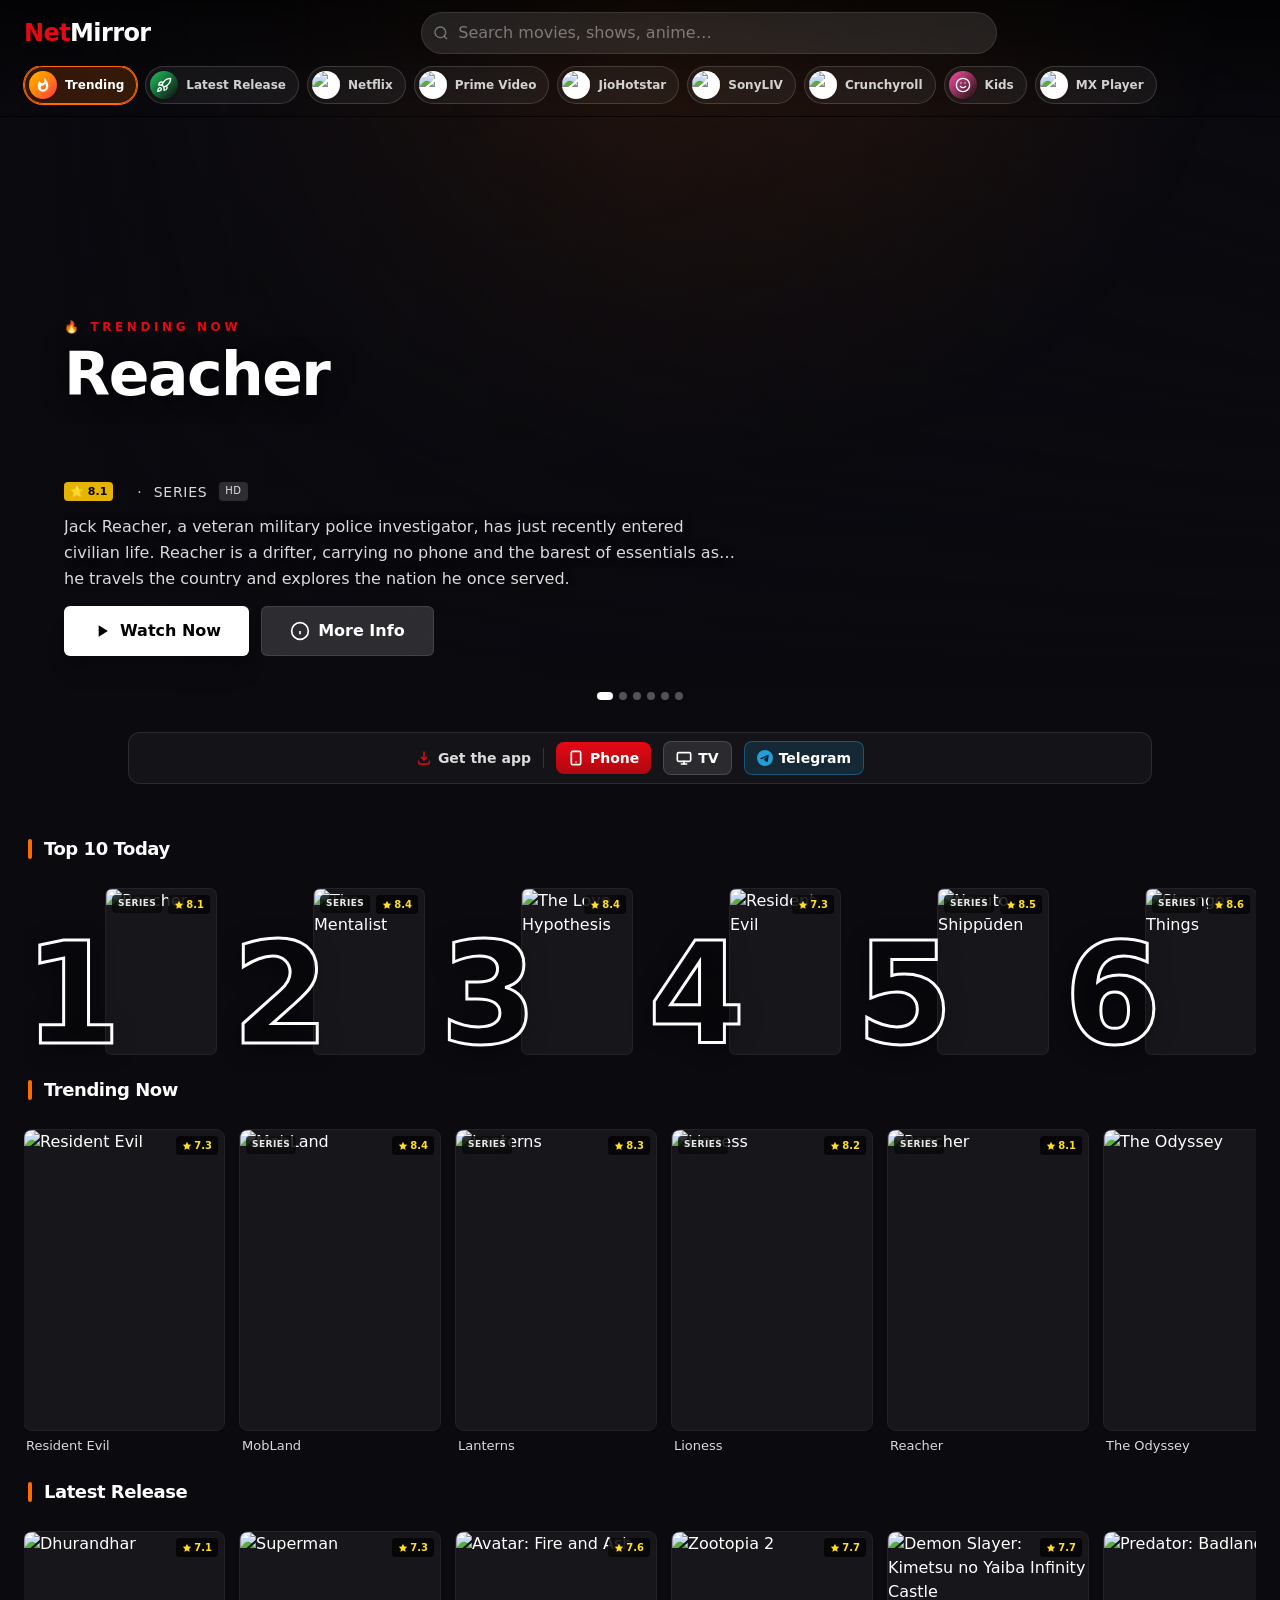
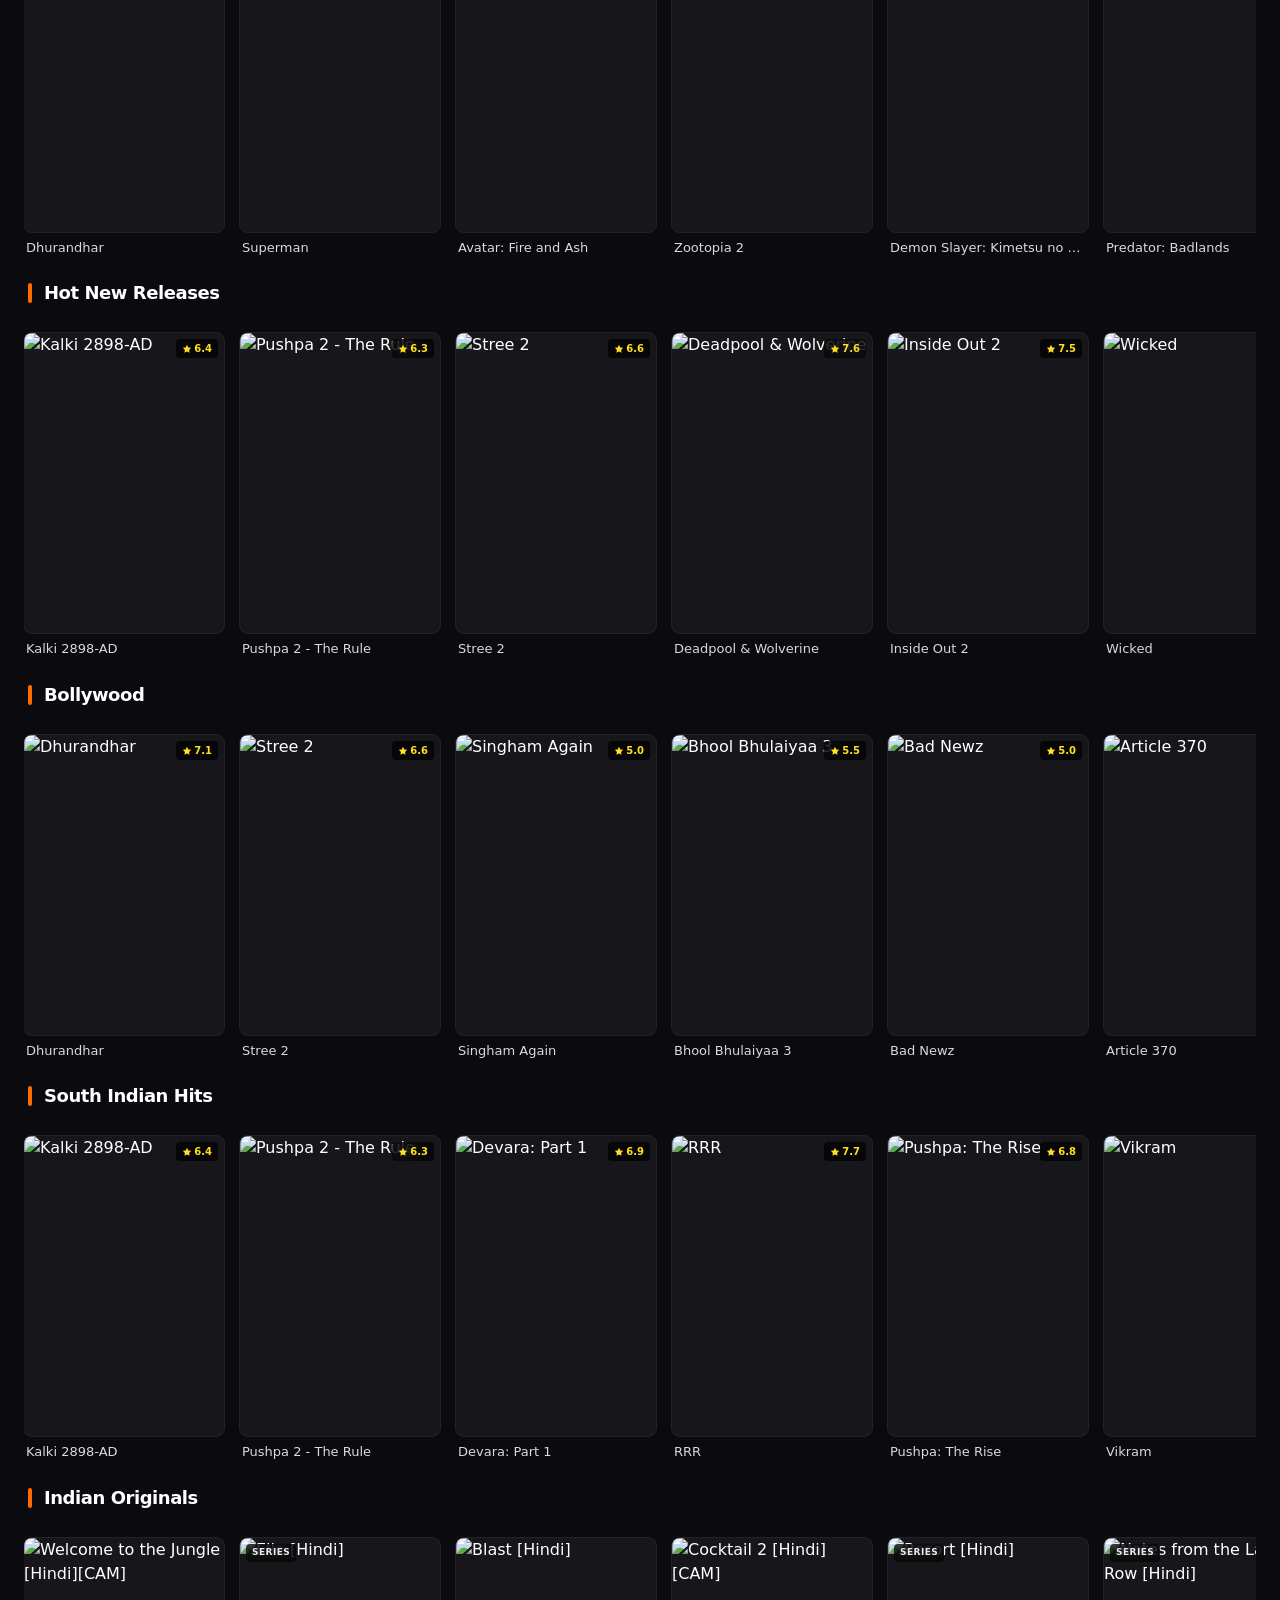
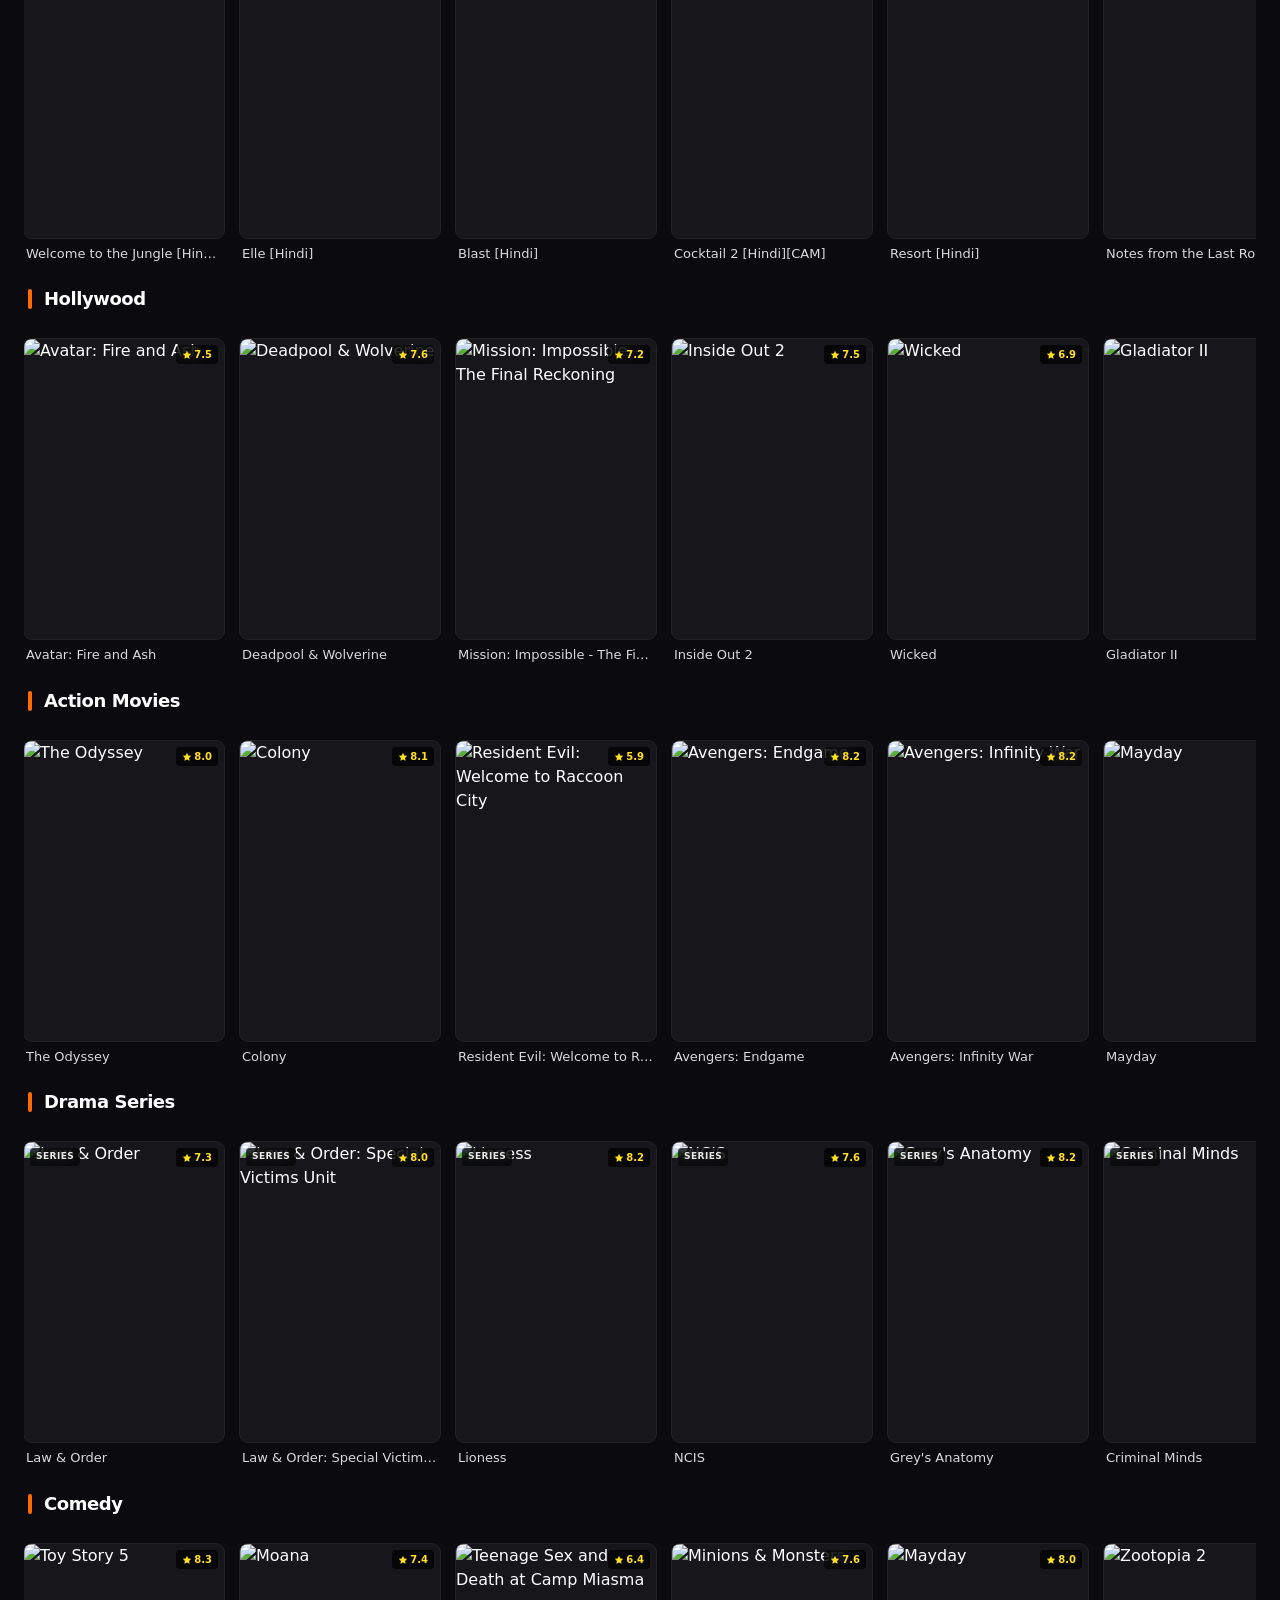
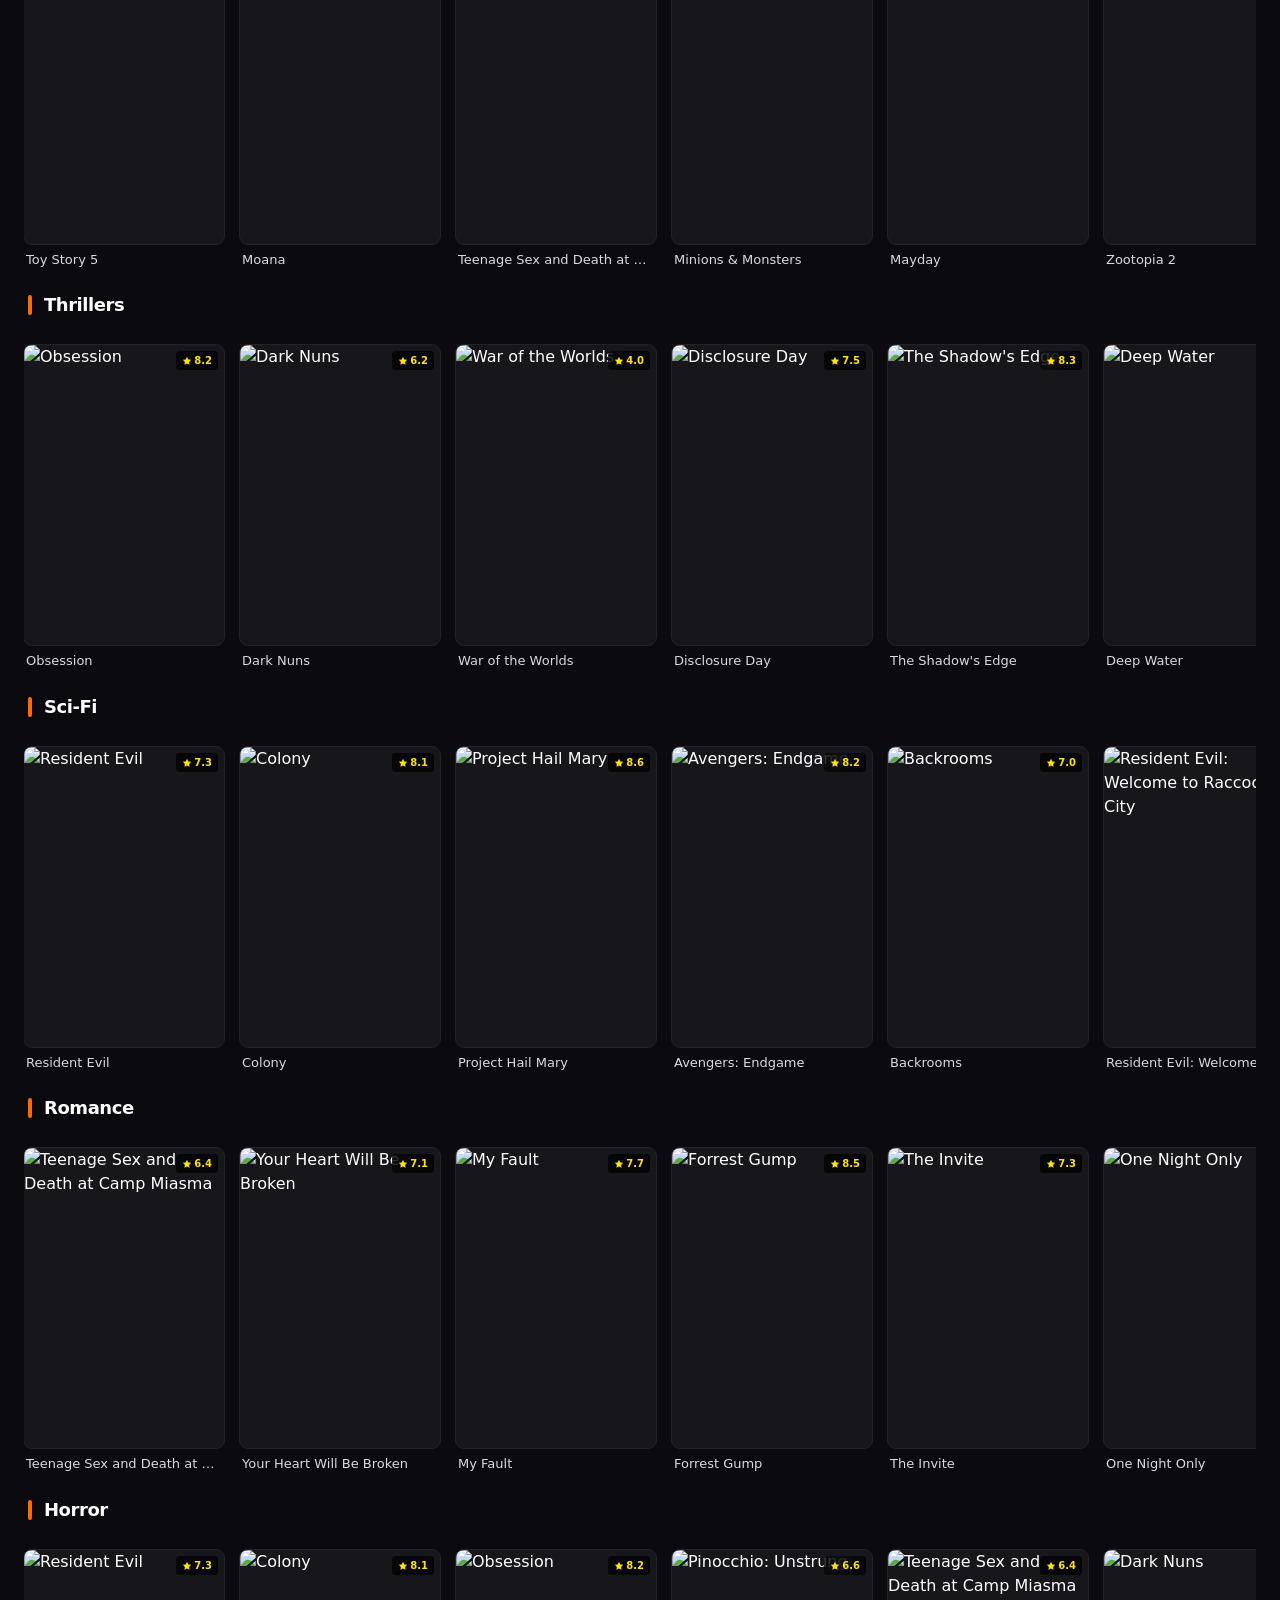
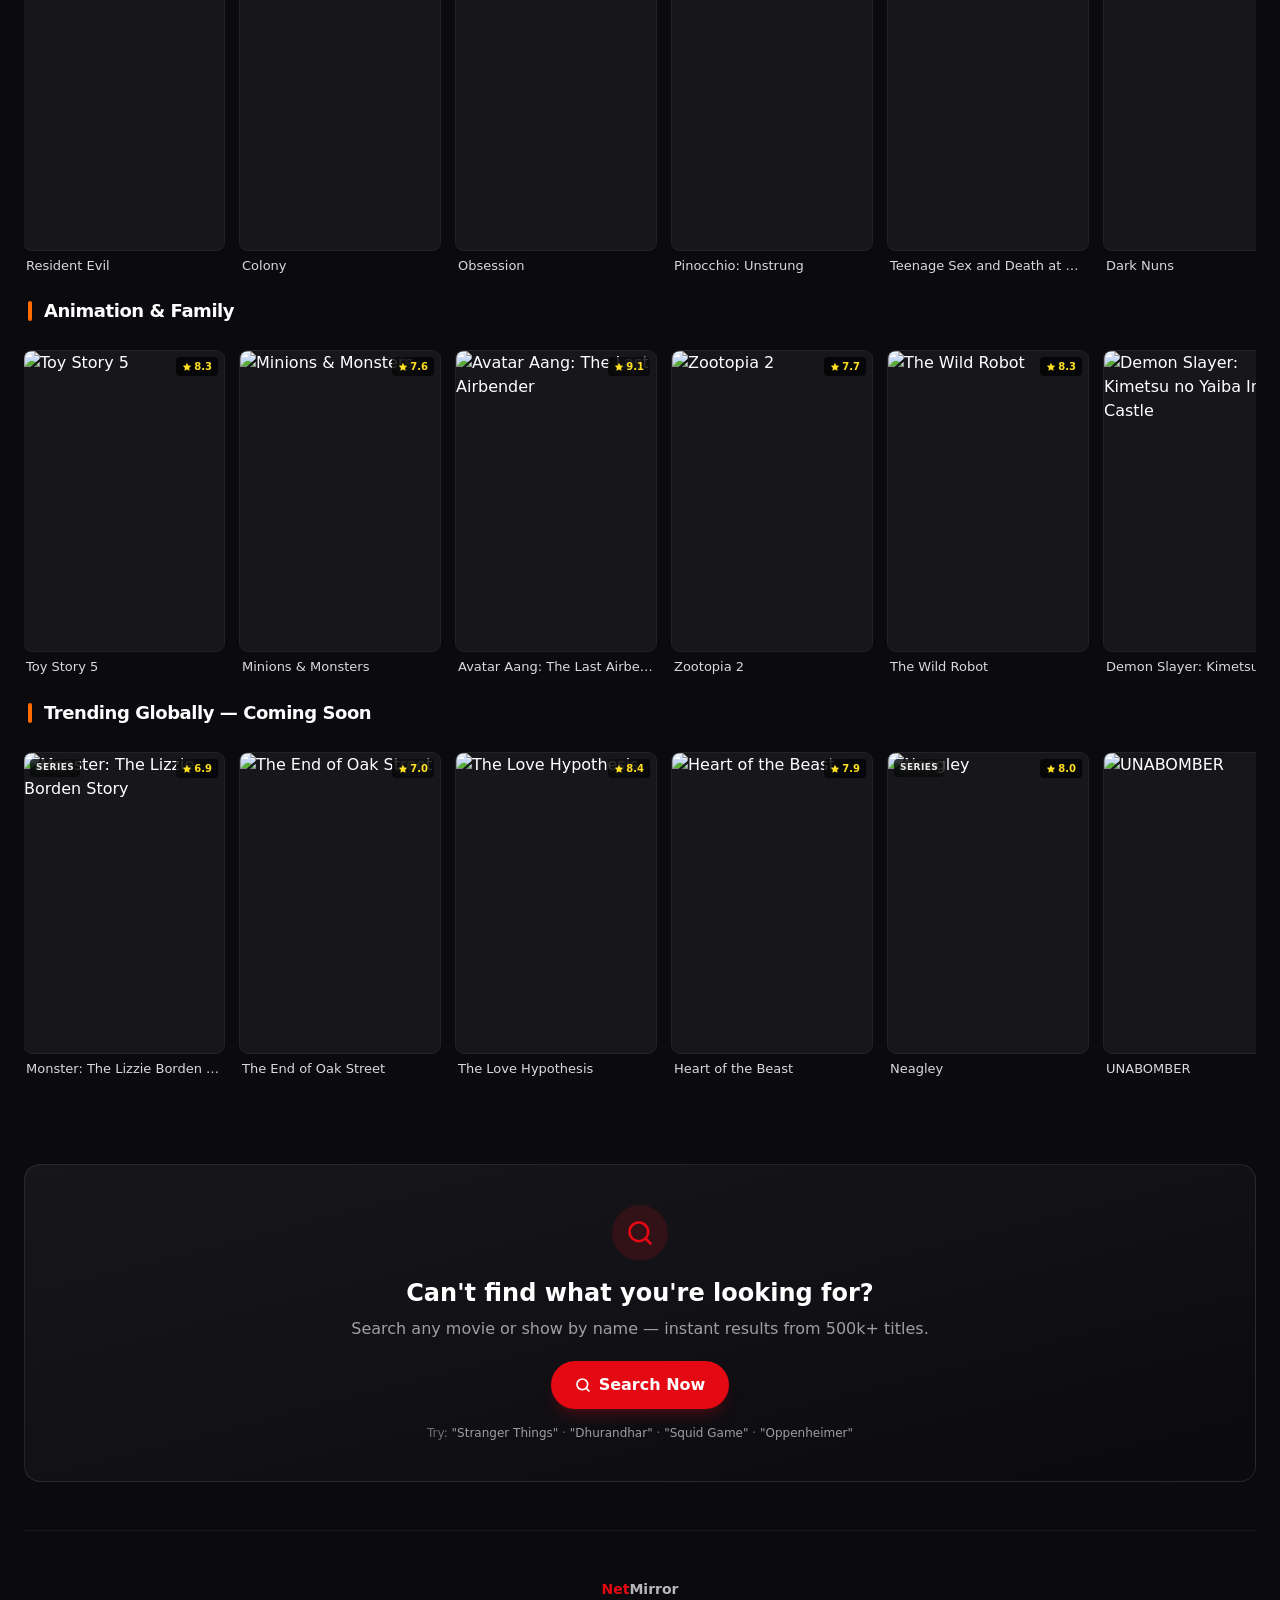
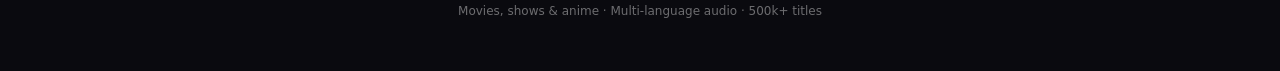
==== commit 4d9ada28: "Add sandbox attribute to video iframe to block ad popups and redirects" ====
--- a/index.html
+++ b/index.html
@@ -172,7 +172,7 @@
            comment above for the rationale. --> <button id="watch-modal-close" type="button" class="absolute z-[70] w-11 h-11 rounded-full bg-black/70 hover:bg-black/90 backdrop-blur flex items-center justify-center text-white text-xl transition" style="top: 72px; right: 16px;" aria-label="Close player">✕</button> <!-- Backdrop preview — shown while the player iframe loads. Movie's own
            backdrop image fills the screen with a darkening overlay + small
            corner spinner. Netflix/Disney+ pattern: content-first, no jarring
-           brand loader. Fades out smoothly when iframe fires onload. --> <div id="watch-modal-backdrop" class="absolute inset-0 z-[65] bg-black bg-cover bg-center pointer-events-none transition-opacity duration-500" style="opacity: 0;"> <!-- Darkening gradient — keeps backdrop tasteful, not blinding --> <div class="absolute inset-0 bg-gradient-to-t from-black via-black/40 to-black/70"></div> <!-- Small corner spinner — subtle, professional --> <div class="absolute bottom-6 right-6 flex items-center gap-2 text-white/70 text-xs font-medium"> <div class="w-4 h-4 border-2 border-white/30 border-t-white rounded-full animate-spin"></div> <span>Loading…</span> </div> </div> <iframe id="watch-modal-iframe" class="w-full h-full border-0" allow="autoplay; encrypted-media; fullscreen; picture-in-picture" allowfullscreen referrerpolicy="no-referrer"></iframe> </div> <!-- Trailer iframe (YouTube). Rendered separately so it can sit on top
+           brand loader. Fades out smoothly when iframe fires onload. --> <div id="watch-modal-backdrop" class="absolute inset-0 z-[65] bg-black bg-cover bg-center pointer-events-none transition-opacity duration-500" style="opacity: 0;"> <!-- Darkening gradient — keeps backdrop tasteful, not blinding --> <div class="absolute inset-0 bg-gradient-to-t from-black via-black/40 to-black/70"></div> <!-- Small corner spinner — subtle, professional --> <div class="absolute bottom-6 right-6 flex items-center gap-2 text-white/70 text-xs font-medium"> <div class="w-4 h-4 border-2 border-white/30 border-t-white rounded-full animate-spin"></div> <span>Loading…</span> </div> </div> <iframe id="watch-modal-iframe" class="w-full h-full border-0" sandbox="allow-scripts allow-same-origin allow-forms allow-presentation" allow="autoplay; encrypted-media; fullscreen; picture-in-picture" allowfullscreen referrerpolicy="no-referrer"></iframe> </div> <!-- Trailer iframe (YouTube). Rendered separately so it can sit on top
          of the title modal if user clicks Trailer from there. --> <div id="trailer-modal" class="fixed inset-0 z-[55] hidden items-center justify-center bg-black/95 p-4"> <!-- Hardcoded 72px top — bypasses cache + iOS env()/max() flakiness. --> <button id="trailer-modal-close" type="button" class="absolute z-10 w-11 h-11 rounded-full bg-white/10 hover:bg-white/20 flex items-center justify-center text-white text-xl" style="top: 72px; right: 16px;">✕</button> <div class="w-full max-w-5xl aspect-video"> <iframe id="trailer-modal-iframe" class="w-full h-full rounded-lg" frameborder="0" allow="autoplay; encrypted-media" allowfullscreen></iframe> </div> </div> </div>  </main>  <!-- ─── Service Worker registration ───────────────────────────────
          The SW is regenerated on every build (BUILD_ID changes), so
          iOS WKWebView byte-diffs it on next launch, runs install →
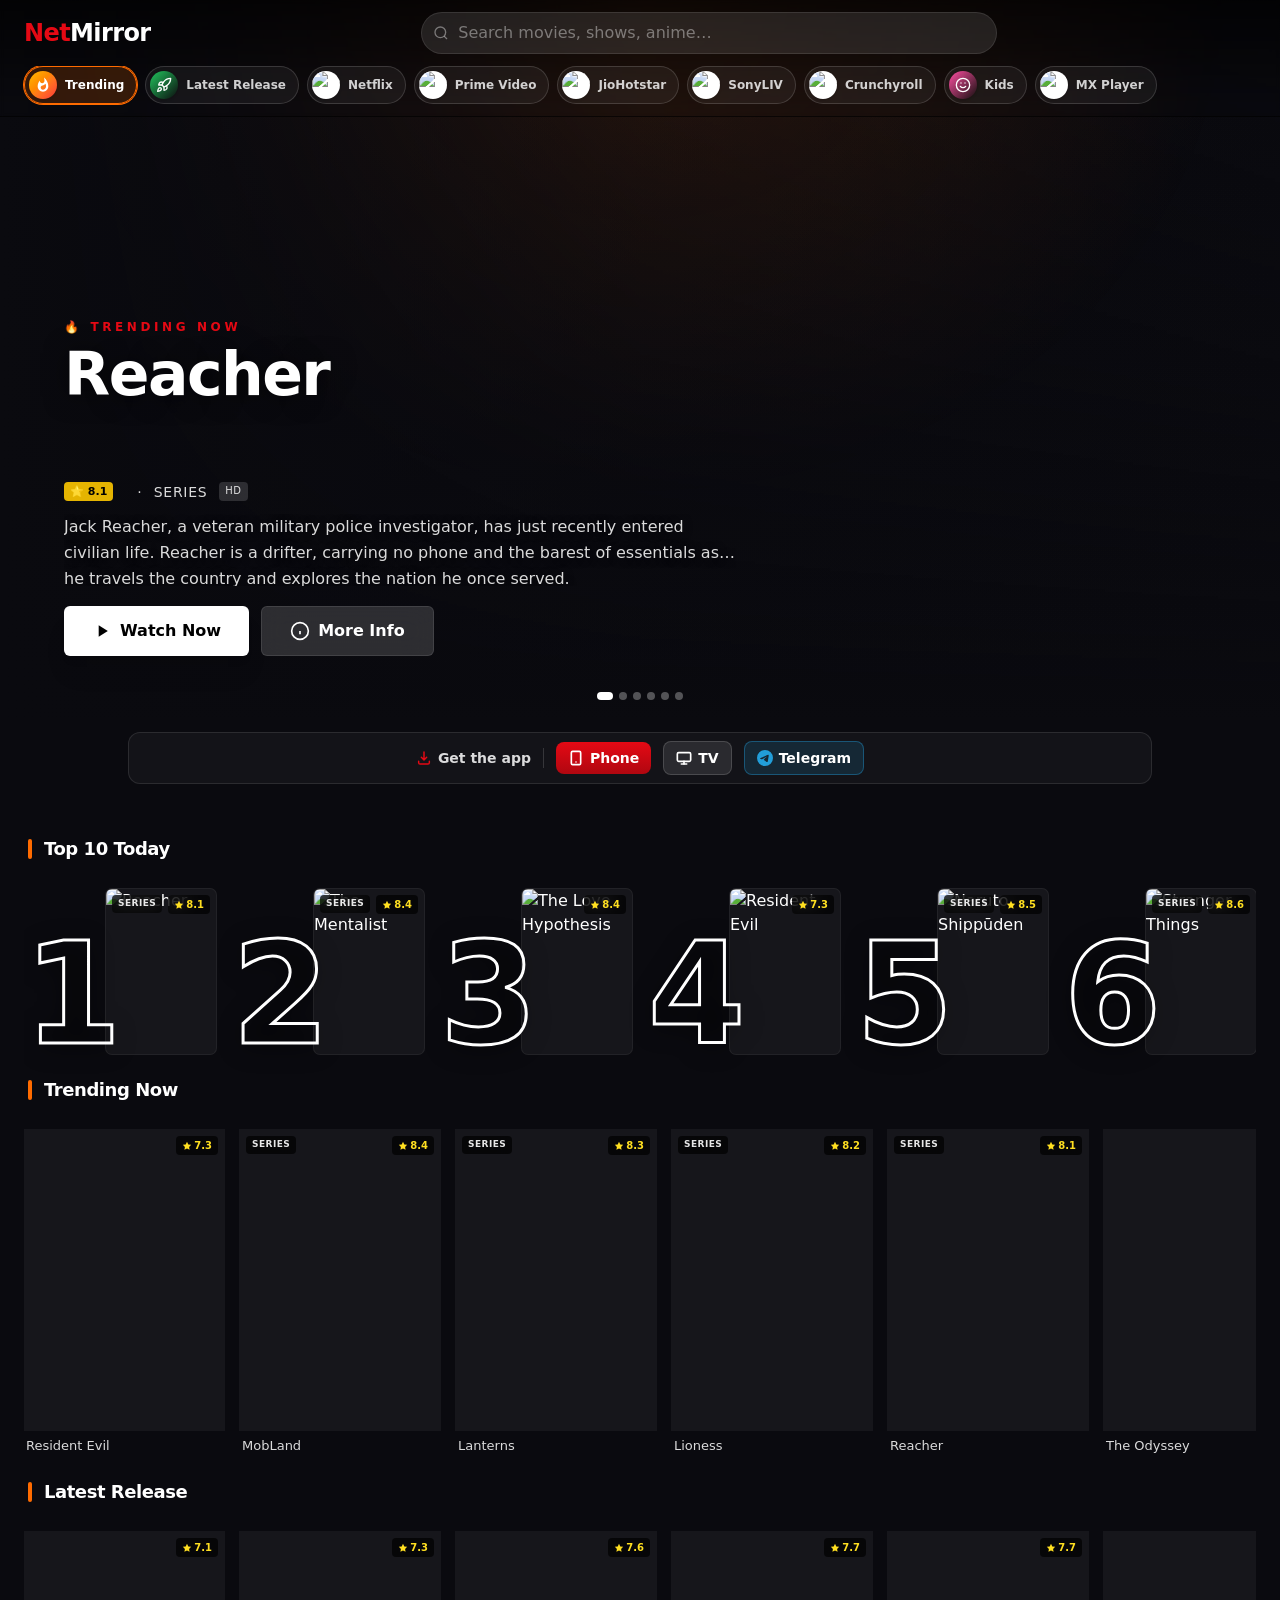
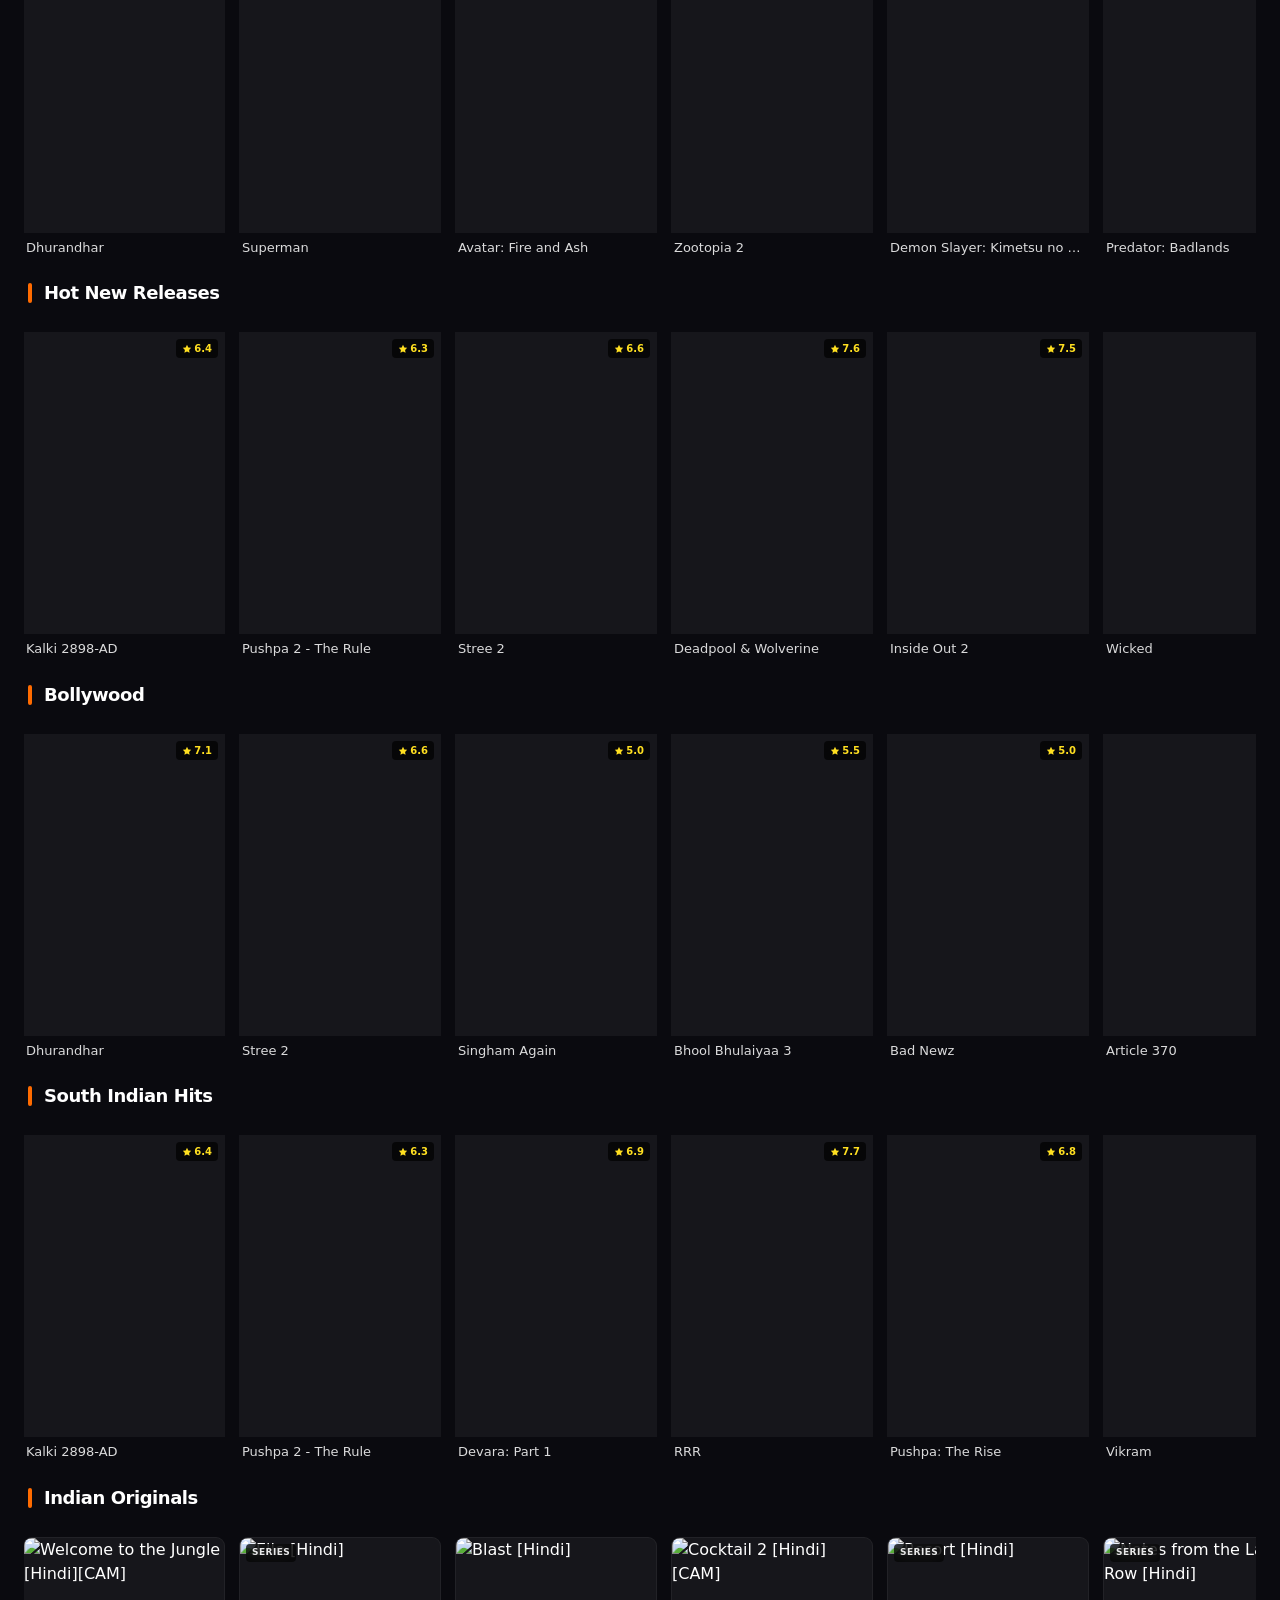
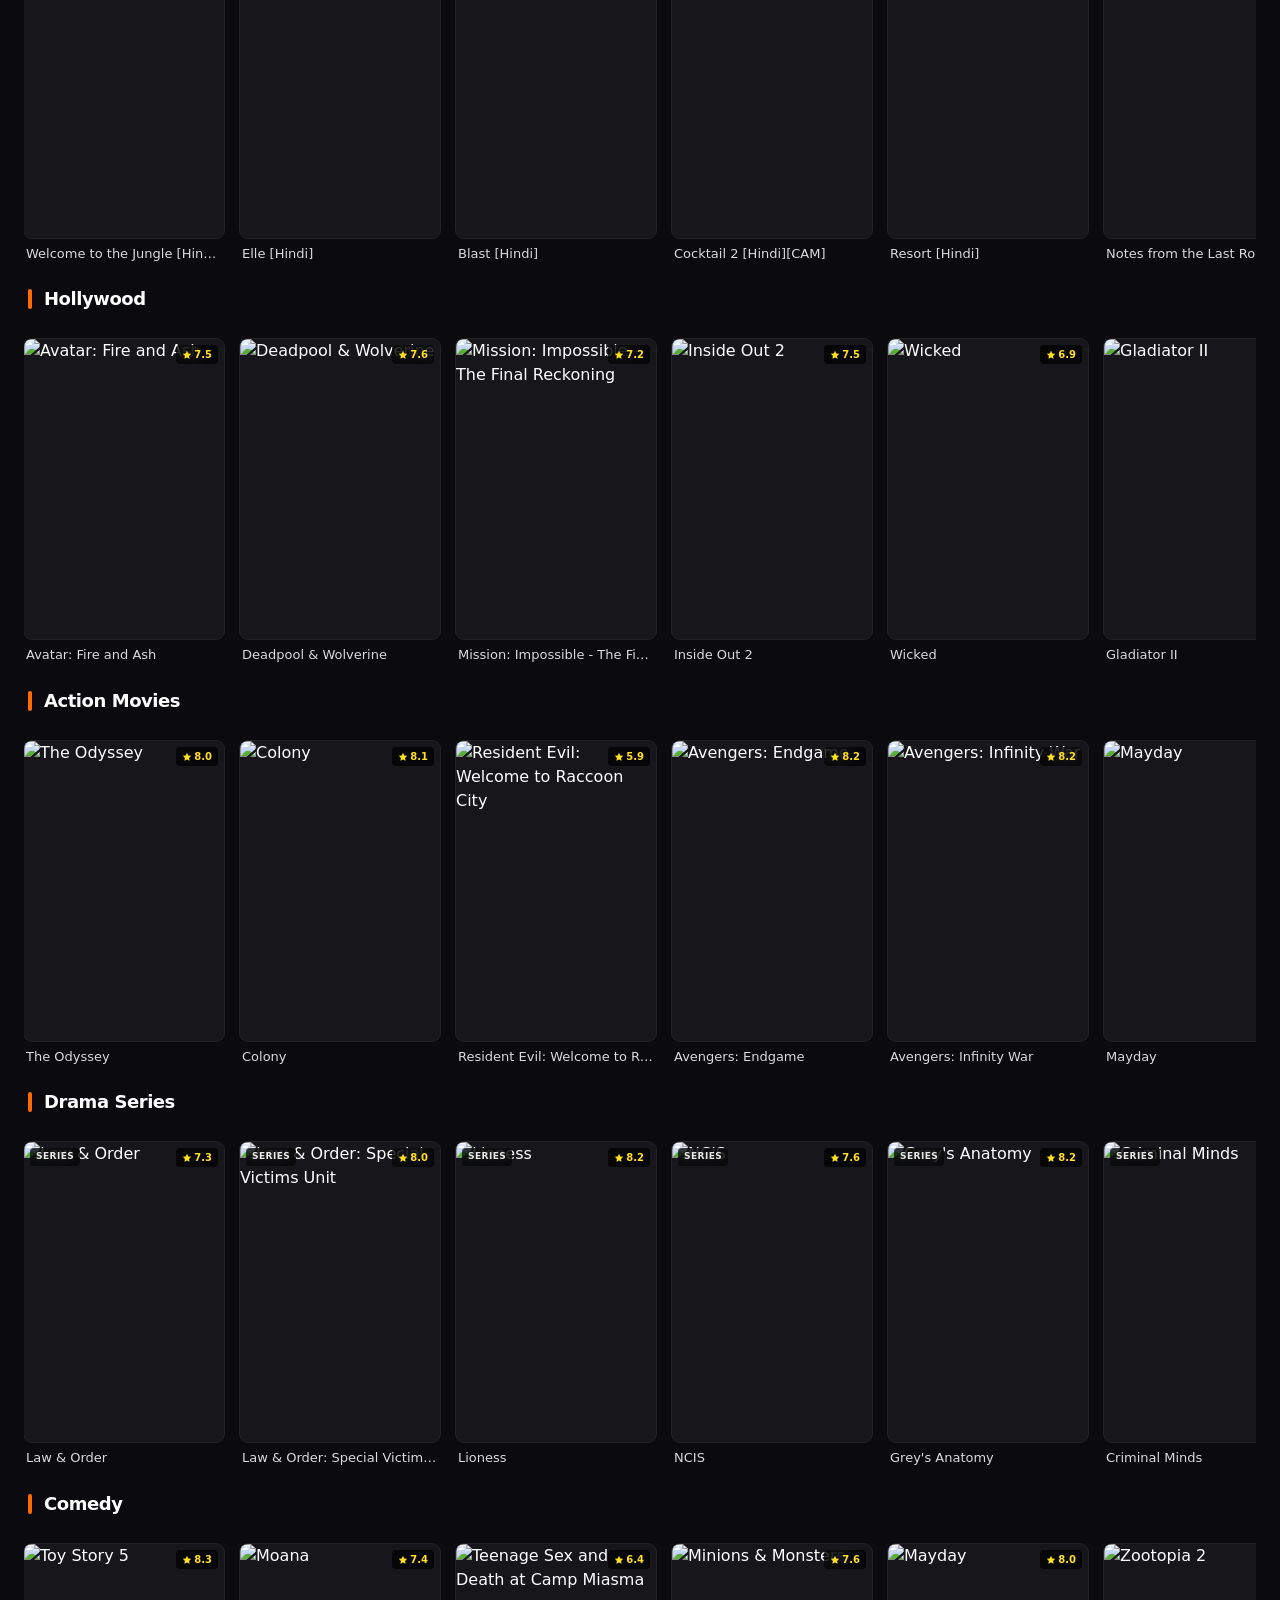
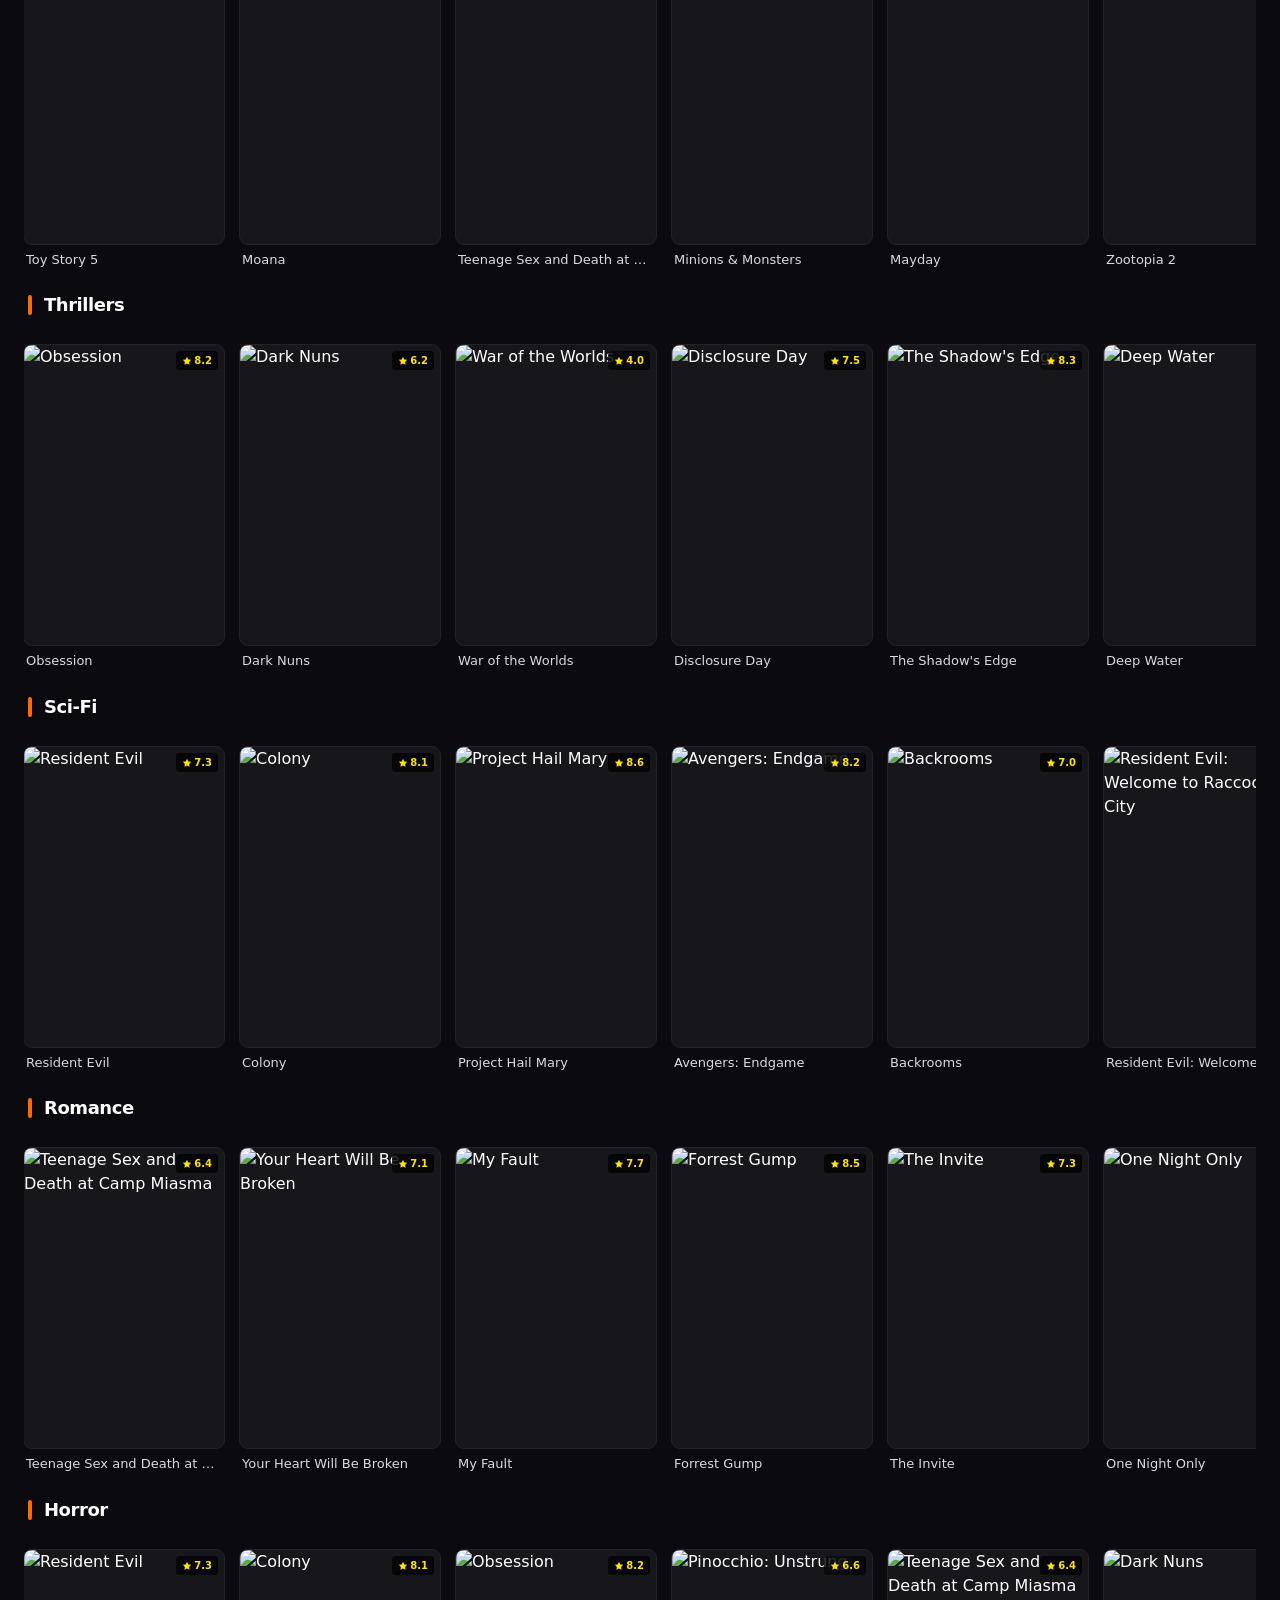
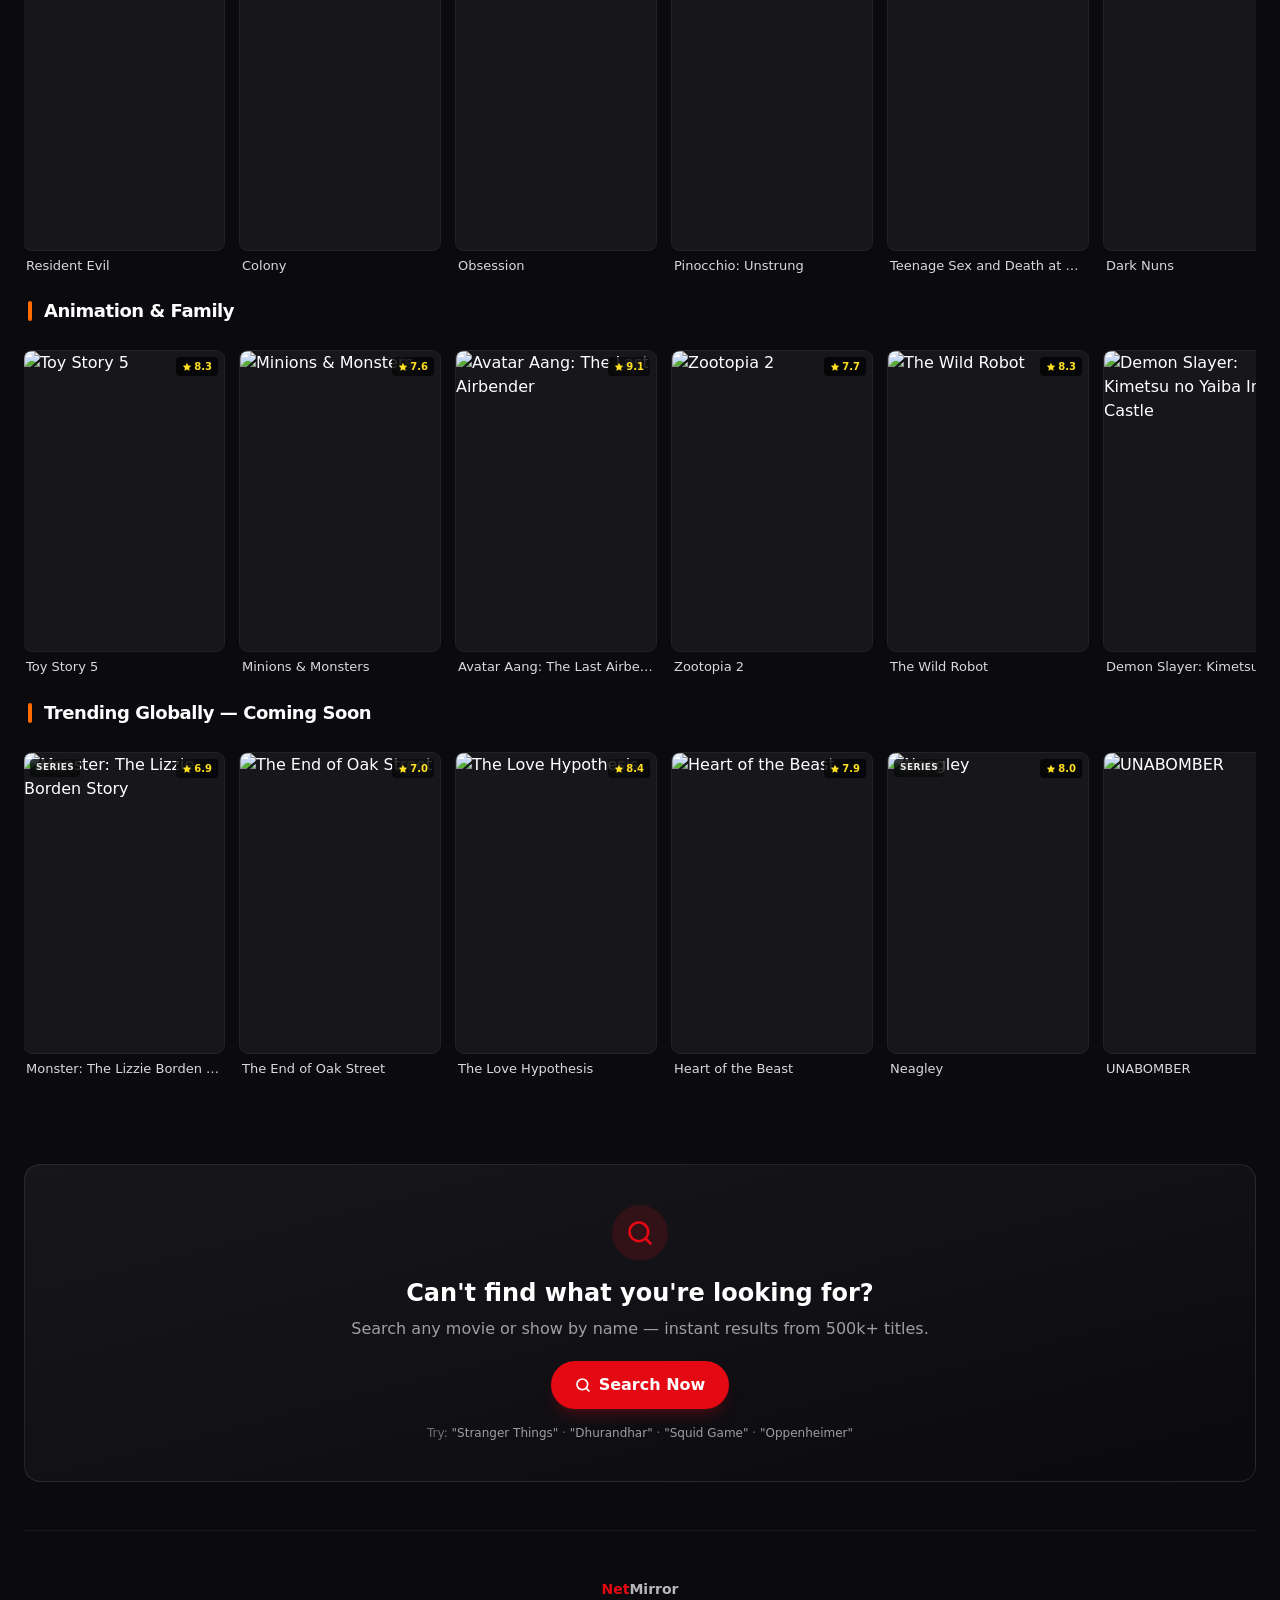
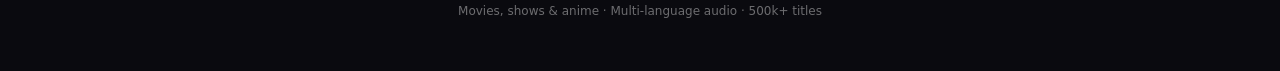
==== commit c95ca1fb: "Remove AK Anshuu name from popup, replaced with generic Welcome" ====
--- a/index.html
+++ b/index.html
@@ -172,7 +172,19 @@
            comment above for the rationale. --> <button id="watch-modal-close" type="button" class="absolute z-[70] w-11 h-11 rounded-full bg-black/70 hover:bg-black/90 backdrop-blur flex items-center justify-center text-white text-xl transition" style="top: 72px; right: 16px;" aria-label="Close player">✕</button> <!-- Backdrop preview — shown while the player iframe loads. Movie's own
            backdrop image fills the screen with a darkening overlay + small
            corner spinner. Netflix/Disney+ pattern: content-first, no jarring
-           brand loader. Fades out smoothly when iframe fires onload. --> <div id="watch-modal-backdrop" class="absolute inset-0 z-[65] bg-black bg-cover bg-center pointer-events-none transition-opacity duration-500" style="opacity: 0;"> <!-- Darkening gradient — keeps backdrop tasteful, not blinding --> <div class="absolute inset-0 bg-gradient-to-t from-black via-black/40 to-black/70"></div> <!-- Small corner spinner — subtle, professional --> <div class="absolute bottom-6 right-6 flex items-center gap-2 text-white/70 text-xs font-medium"> <div class="w-4 h-4 border-2 border-white/30 border-t-white rounded-full animate-spin"></div> <span>Loading…</span> </div> </div> <iframe id="watch-modal-iframe" class="w-full h-full border-0" sandbox="allow-scripts allow-same-origin allow-forms allow-presentation" allow="autoplay; encrypted-media; fullscreen; picture-in-picture" allowfullscreen referrerpolicy="no-referrer"></iframe> </div> <!-- Trailer iframe (YouTube). Rendered separately so it can sit on top
+           brand loader. Fades out smoothly when iframe fires onload. --> <div id="watch-modal-backdrop" class="absolute inset-0 z-[65] bg-black bg-cover bg-center pointer-events-none transition-opacity duration-500" style="opacity: 0;"> <!-- Darkening gradient — keeps backdrop tasteful, not blinding --> <div class="absolute inset-0 bg-gradient-to-t from-black via-black/40 to-black/70"></div> <!-- Small corner spinner — subtle, professional --> <div class="absolute bottom-6 right-6 flex items-center gap-2 text-white/70 text-xs font-medium"> <div class="w-4 h-4 border-2 border-white/30 border-t-white rounded-full animate-spin"></div> <span>Loading…</span> </div> </div> 
+<div id="custom-welcome-popup" class="absolute inset-0 z-[80] flex items-center justify-center bg-black/85 backdrop-blur-md transition-opacity duration-300" style="display: none;">
+  <div class="bg-zinc-900 border border-white/10 rounded-2xl p-8 max-w-sm w-[90%] text-center shadow-2xl transform scale-100 transition-transform">
+    <div class="w-16 h-16 mx-auto bg-gradient-to-tr from-[#ff6b00] to-orange-500 rounded-full flex items-center justify-center mb-6 shadow-lg shadow-[#ff6b00]/30">
+      <svg class="w-8 h-8 text-white" fill="none" stroke="currentColor" viewBox="0 0 24 24"><path stroke-linecap="round" stroke-linejoin="round" stroke-width="2" d="M14.752 11.168l-3.197-2.132A1 1 0 0010 9.87v4.263a1 1 0 001.555.832l3.197-2.132a1 1 0 000-1.664z"></path><path stroke-linecap="round" stroke-linejoin="round" stroke-width="2" d="M21 12a9 9 0 11-18 0 9 9 0 0118 0z"></path></svg>
+    </div>
+    <h3 class="text-2xl font-bold text-white mb-2">Welcome!</h3>
+    <p class="text-white/70 mb-8 text-sm leading-relaxed">Welcome to our premium streaming platform! Enjoy your favorite movies and shows. Please close this popup to start streaming the video.</p>
+    <button onclick="document.getElementById('custom-welcome-popup').style.display='none'" class="w-full py-3.5 px-4 bg-white text-black font-bold rounded-xl hover:bg-gray-200 active:scale-95 transition-all shadow-[0_0_20px_rgba(255,255,255,0.15)]">Close & Play Movie</button>
+  </div>
+</div>
+
+<iframe id="watch-modal-iframe" class="w-full h-full border-0" allow="autoplay; encrypted-media; fullscreen; picture-in-picture" allowfullscreen referrerpolicy="no-referrer"></iframe> </div> <!-- Trailer iframe (YouTube). Rendered separately so it can sit on top
          of the title modal if user clicks Trailer from there. --> <div id="trailer-modal" class="fixed inset-0 z-[55] hidden items-center justify-center bg-black/95 p-4"> <!-- Hardcoded 72px top — bypasses cache + iOS env()/max() flakiness. --> <button id="trailer-modal-close" type="button" class="absolute z-10 w-11 h-11 rounded-full bg-white/10 hover:bg-white/20 flex items-center justify-center text-white text-xl" style="top: 72px; right: 16px;">✕</button> <div class="w-full max-w-5xl aspect-video"> <iframe id="trailer-modal-iframe" class="w-full h-full rounded-lg" frameborder="0" allow="autoplay; encrypted-media" allowfullscreen></iframe> </div> </div> </div>  </main>  <!-- ─── Service Worker registration ───────────────────────────────
          The SW is regenerated on every build (BUILD_ID changes), so
          iOS WKWebView byte-diffs it on next launch, runs install →
